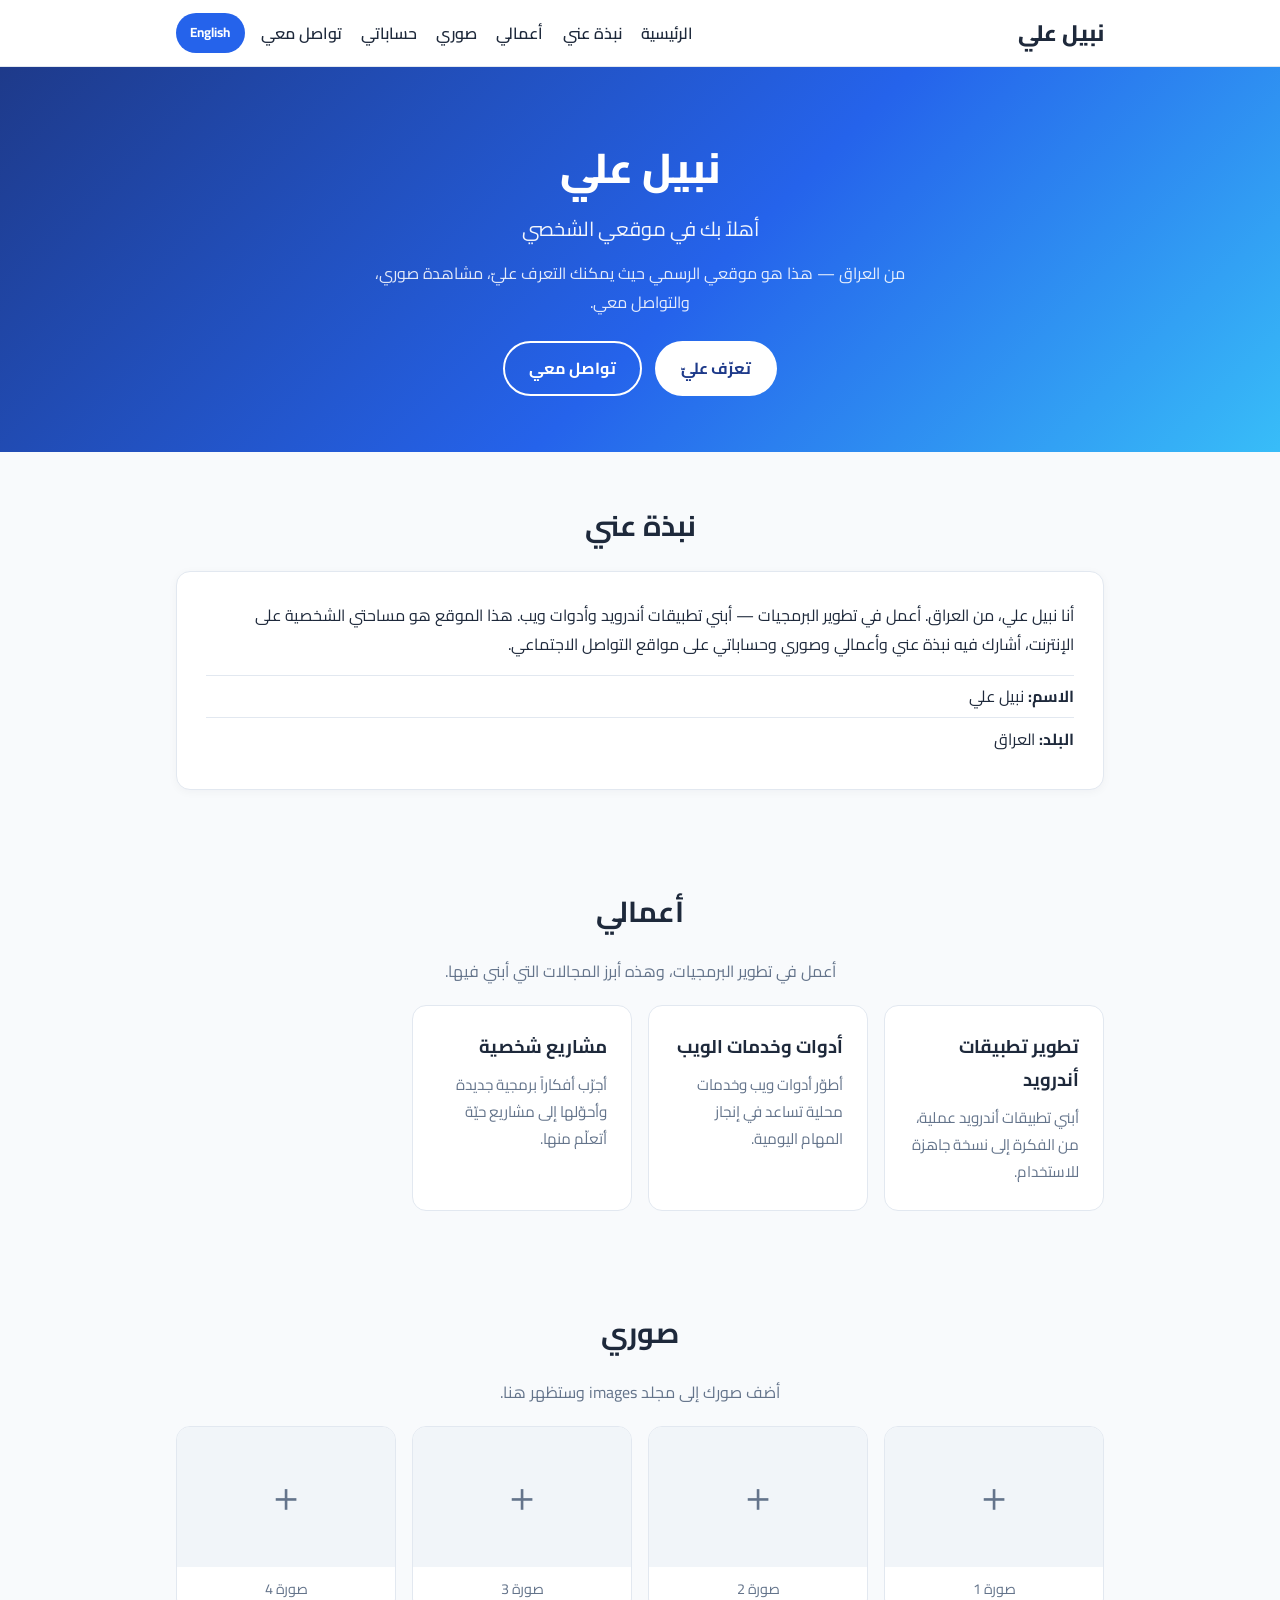
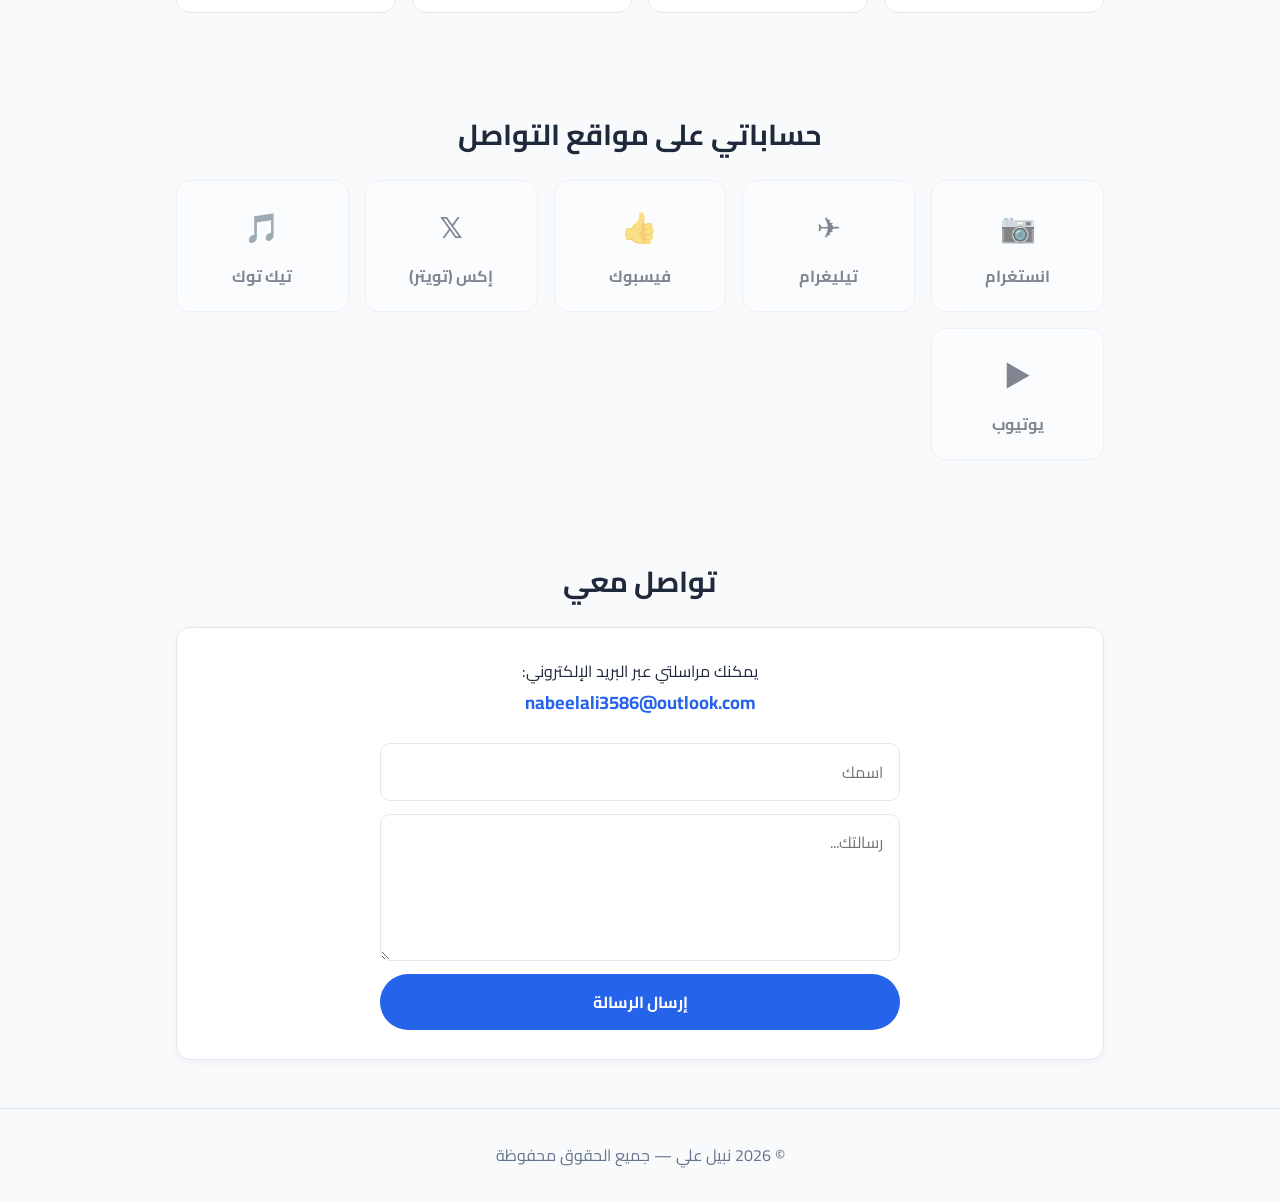
==== index.html @ 351dc457 "Add files via upload" ====
<!DOCTYPE html>
<html lang="ar" dir="rtl">
<head>
<meta charset="UTF-8">
<meta name="viewport" content="width=device-width, initial-scale=1.0">
<title>نبيل علي | Nabeel Ali — الموقع الشخصي</title>
<meta name="description" content="الموقع الشخصي الرسمي لنبيل علي (Nabeel Ali) من العراق. تعرّف على نبيل علي، شاهد صوره، وتواصل معه عبر حساباته على مواقع التواصل الاجتماعي.">
<meta name="keywords" content="نبيل علي, Nabeel Ali, نبيل علي العراق, Nabeel Ali Iraq">
<meta name="author" content="Nabeel Ali">
<meta name="robots" content="index, follow">
<link rel="canonical" href="https://nabeelali.is-a.dev/">
<link rel="alternate" hreflang="ar" href="https://nabeelali.is-a.dev/">
<link rel="alternate" hreflang="en" href="https://nabeelali.is-a.dev/?lang=en">
<link rel="alternate" hreflang="x-default" href="https://nabeelali.is-a.dev/">
<meta property="og:type" content="website">
<meta property="og:title" content="نبيل علي | Nabeel Ali">
<meta property="og:description" content="الموقع الشخصي الرسمي لنبيل علي (Nabeel Ali) من العراق.">
<meta property="og:url" content="https://nabeelali.is-a.dev/">
<meta property="og:image" content="https://nabeelali.is-a.dev/images/profile.jpg">
<meta property="og:locale" content="ar_IQ">
<meta property="og:locale:alternate" content="en_US">
<meta name="twitter:card" content="summary_large_image">
<meta name="twitter:title" content="نبيل علي | Nabeel Ali">
<meta name="twitter:description" content="الموقع الشخصي الرسمي لنبيل علي (Nabeel Ali) من العراق.">
<link rel="icon" href="images/profile.jpg" type="image/jpeg">
<link rel="preconnect" href="https://fonts.googleapis.com">
<link rel="preconnect" href="https://fonts.gstatic.com" crossorigin>
<link href="https://fonts.googleapis.com/css2?family=Cairo:wght@400;600;700;800&family=Inter:wght@400;600;700;800&display=swap" rel="stylesheet">
<link rel="stylesheet" href="styles.css">
<script type="application/ld+json">
{
  "@context": "https://schema.org",
  "@type": "Person",
  "name": "Nabeel Ali",
  "alternateName": "نبيل علي",
  "url": "https://nabeelali.is-a.dev/",
  "image": "https://nabeelali.is-a.dev/images/profile.jpg",
  "nationality": "Iraq",
  "homeLocation": { "@type": "Place", "name": "Iraq", "alternateName": "العراق" },
  "description": "الموقع الشخصي الرسمي لنبيل علي (Nabeel Ali) من العراق.",
  "knowsAbout": ["Android development", "Web development", "Automation"],
  "sameAs": []
}
</script>
<script type="application/ld+json">
{
  "@context": "https://schema.org",
  "@type": "WebSite",
  "name": "Nabeel Ali — نبيل علي",
  "alternateName": "موقع نبيل علي الشخصي",
  "url": "https://nabeelali.is-a.dev/",
  "inLanguage": ["ar", "en"]
}
</script>
</head>
<body>
<header class="site-header">
  <nav class="nav">
    <a href="#home" class="logo" data-ar="نبيل علي" data-en="Nabeel Ali">نبيل علي</a>
    <button class="nav-toggle" aria-label="القائمة" onclick="toggleNav()">☰</button>
    <div class="nav-links" id="navLinks">
      <a href="#home" data-ar="الرئيسية" data-en="Home">الرئيسية</a>
      <a href="#about" data-ar="نبذة عني" data-en="About">نبذة عني</a>
      <a href="#work" data-ar="أعمالي" data-en="My work">أعمالي</a>
      <a href="#photos" data-ar="صوري" data-en="Photos">صوري</a>
      <a href="#social" data-ar="حساباتي" data-en="Social">حساباتي</a>
      <a href="#contact" data-ar="تواصل معي" data-en="Contact">تواصل معي</a>
    </div>
    <button class="lang-btn" onclick="toggleLang()" id="langBtn">English</button>
  </nav>
</header>

<main>
  <section id="home" class="hero">
    <div class="hero-inner">
      <img src="images/profile.jpg" alt="نبيل علي — Nabeel Ali" class="avatar" onerror="this.style.display='none'">
      <h1 data-ar="نبيل علي" data-en="Nabeel Ali">نبيل علي</h1>
      <p class="tagline" data-ar="أهلاً بك في موقعي الشخصي" data-en="Welcome to my personal website">أهلاً بك في موقعي الشخصي</p>
      <p class="intro" data-ar="من العراق — هذا هو موقعي الرسمي حيث يمكنك التعرف عليّ، مشاهدة صوري، والتواصل معي." data-en="From Iraq — this is my official website where you can get to know me, see my photos, and get in touch.">من العراق — هذا هو موقعي الرسمي حيث يمكنك التعرف عليّ، مشاهدة صوري، والتواصل معي.</p>
      <div class="hero-buttons">
        <a href="#about" class="btn btn-primary" data-ar="تعرّف عليّ" data-en="About me">تعرّف عليّ</a>
        <a href="#contact" class="btn btn-outline" data-ar="تواصل معي" data-en="Contact me">تواصل معي</a>
      </div>
    </div>
  </section>

  <section id="about" class="section">
    <h2 data-ar="نبذة عني" data-en="About me">نبذة عني</h2>
    <div class="about-card">
      <p data-ar="أنا نبيل علي، من العراق. أعمل في تطوير البرمجيات — أبني تطبيقات أندرويد وأدوات ويب. هذا الموقع هو مساحتي الشخصية على الإنترنت، أشارك فيه نبذة عني وأعمالي وصوري وحساباتي على مواقع التواصل الاجتماعي." data-en="I'm Nabeel Ali, from Iraq. I work in software development — I build Android apps and web tools. This website is my personal space on the internet, where I share a little about myself, my work, my photos, and my social media accounts.">أنا نبيل علي، من العراق. أعمل في تطوير البرمجيات — أبني تطبيقات أندرويد وأدوات ويب. هذا الموقع هو مساحتي الشخصية على الإنترنت، أشارك فيه نبذة عني وأعمالي وصوري وحساباتي على مواقع التواصل الاجتماعي.</p>
      <!-- عدّل هذا النص لاحقاً من ملف index.html: ابحث عن قسم About وأضف تفاصيلك -->
      <ul class="facts">
        <li><strong data-ar="الاسم:" data-en="Name:">الاسم:</strong> <span data-ar="نبيل علي" data-en="Nabeel Ali">نبيل علي</span></li>
        <li><strong data-ar="البلد:" data-en="Country:">البلد:</strong> <span data-ar="العراق" data-en="Iraq">العراق</span></li>
      </ul>
    </div>
  </section>

  <section id="work" class="section">
    <h2 data-ar="أعمالي" data-en="My work">أعمالي</h2>
    <p class="section-note" data-ar="أعمل في تطوير البرمجيات، وهذه أبرز المجالات التي أبني فيها." data-en="I work in software development — these are the main areas I build in.">أعمل في تطوير البرمجيات، وهذه أبرز المجالات التي أبني فيها.</p>
    <div class="work-grid">
      <div class="work-card">
        <h3 data-ar="تطوير تطبيقات أندرويد" data-en="Android app development">تطوير تطبيقات أندرويد</h3>
        <p data-ar="أبني تطبيقات أندرويد عملية، من الفكرة إلى نسخة جاهزة للاستخدام." data-en="I build practical Android apps, from idea to a working release.">أبني تطبيقات أندرويد عملية، من الفكرة إلى نسخة جاهزة للاستخدام.</p>
      </div>
      <div class="work-card">
        <h3 data-ar="أدوات وخدمات الويب" data-en="Web tools &amp; services">أدوات وخدمات الويب</h3>
        <p data-ar="أطوّر أدوات ويب وخدمات محلية تساعد في إنجاز المهام اليومية." data-en="I develop web tools and local services that help get everyday tasks done.">أطوّر أدوات ويب وخدمات محلية تساعد في إنجاز المهام اليومية.</p>
      </div>
      <div class="work-card">
        <h3 data-ar="مشاريع شخصية" data-en="Personal projects">مشاريع شخصية</h3>
        <p data-ar="أجرّب أفكاراً برمجية جديدة وأحوّلها إلى مشاريع حيّة أتعلّم منها." data-en="I try out new programming ideas and turn them into live projects I learn from.">أجرّب أفكاراً برمجية جديدة وأحوّلها إلى مشاريع حيّة أتعلّم منها.</p>
      </div>
    </div>
  </section>

  <section id="photos" class="section">
    <h2 data-ar="صوري" data-en="My photos">صوري</h2>
    <p class="section-note" data-ar="أضف صورك إلى مجلد images وستظهر هنا." data-en="Add your photos to the images folder and they will appear here.">أضف صورك إلى مجلد images وستظهر هنا.</p>
    <div class="gallery" id="gallery">
      <figure class="photo-slot">
        <img src="images/photo1.jpg" alt="نبيل علي — صورة 1" onerror="this.parentElement.classList.add('empty')">
        <figcaption data-ar="صورة 1" data-en="Photo 1">صورة 1</figcaption>
      </figure>
      <figure class="photo-slot">
        <img src="images/photo2.jpg" alt="نبيل علي — صورة 2" onerror="this.parentElement.classList.add('empty')">
        <figcaption data-ar="صورة 2" data-en="Photo 2">صورة 2</figcaption>
      </figure>
      <figure class="photo-slot">
        <img src="images/photo3.jpg" alt="نبيل علي — صورة 3" onerror="this.parentElement.classList.add('empty')">
        <figcaption data-ar="صورة 3" data-en="Photo 3">صورة 3</figcaption>
      </figure>
      <figure class="photo-slot">
        <img src="images/photo4.jpg" alt="نبيل علي — صورة 4" onerror="this.parentElement.classList.add('empty')">
        <figcaption data-ar="صورة 4" data-en="Photo 4">صورة 4</figcaption>
      </figure>
    </div>
  </section>

  <section id="social" class="section">
    <h2 data-ar="حساباتي على مواقع التواصل" data-en="My social accounts">حساباتي على مواقع التواصل</h2>
    <div class="social-grid" id="socialGrid">
      <!-- أضف روابط حساباتك هنا: غيّر href="#" إلى رابط حسابك، واحذف أي بطاقة لا تحتاجها -->
      <a class="social-card" href="#" data-social="instagram"><span class="social-icon">📷</span><span data-ar="انستغرام" data-en="Instagram">انستغرام</span></a>
      <a class="social-card" href="#" data-social="telegram"><span class="social-icon">✈️</span><span data-ar="تيليغرام" data-en="Telegram">تيليغرام</span></a>
      <a class="social-card" href="#" data-social="facebook"><span class="social-icon">👍</span><span data-ar="فيسبوك" data-en="Facebook">فيسبوك</span></a>
      <a class="social-card" href="#" data-social="x"><span class="social-icon">𝕏</span><span data-ar="إكس (تويتر)" data-en="X (Twitter)">إكس (تويتر)</span></a>
      <a class="social-card" href="#" data-social="tiktok"><span class="social-icon">🎵</span><span data-ar="تيك توك" data-en="TikTok">تيك توك</span></a>
      <a class="social-card" href="#" data-social="youtube"><span class="social-icon">▶️</span><span data-ar="يوتيوب" data-en="YouTube">يوتيوب</span></a>
    </div>
  </section>

  <section id="contact" class="section">
    <h2 data-ar="تواصل معي" data-en="Contact me">تواصل معي</h2>
    <div class="contact-card">
      <p data-ar="يمكنك مراسلتي عبر البريد الإلكتروني:" data-en="You can reach me by email:">يمكنك مراسلتي عبر البريد الإلكتروني:</p>
      <a class="email-link" href="mailto:nabeelali3586@outlook.com">nabeelali3586@outlook.com</a>
      <form class="contact-form" onsubmit="sendMail(event)">
        <input type="text" id="senderName" data-ph-ar="اسمك" data-ph-en="Your name" placeholder="اسمك" required>
        <textarea id="senderMsg" rows="4" data-ph-ar="رسالتك..." data-ph-en="Your message..." placeholder="رسالتك..." required></textarea>
        <button type="submit" class="btn btn-primary" data-ar="إرسال الرسالة" data-en="Send message">إرسال الرسالة</button>
      </form>
    </div>
  </section>
</main>

<footer>
  <p>© <span id="year"></span> <span data-ar="نبيل علي" data-en="Nabeel Ali">نبيل علي</span> — <span data-ar="جميع الحقوق محفوظة" data-en="All rights reserved">جميع الحقوق محفوظة</span></p>
</footer>

<script src="script.js"></script>
</body>
</html>
---- styles.css ----
:root {
  --bg: #f8fafc;
  --card: #ffffff;
  --text: #1e293b;
  --muted: #64748b;
  --accent: #2563eb;
  --accent-dark: #1d4ed8;
  --border: #e2e8f0;
  --radius: 14px;
}
* { box-sizing: border-box; margin: 0; padding: 0; }
html { scroll-behavior: smooth; }
body {
  font-family: 'Cairo', 'Inter', system-ui, -apple-system, 'Segoe UI', sans-serif;
  background: var(--bg);
  color: var(--text);
  line-height: 1.8;
}
[dir="ltr"] body, body.ltr { font-family: 'Inter', 'Cairo', system-ui, sans-serif; }
a { color: var(--accent); text-decoration: none; }
a:hover { text-decoration: underline; }

/* Header */
.site-header {
  position: sticky; top: 0; z-index: 100;
  background: rgba(255,255,255,.92);
  backdrop-filter: blur(8px);
  border-bottom: 1px solid var(--border);
}
.nav {
  max-width: 960px; margin: 0 auto;
  display: flex; align-items: center; gap: 1rem;
  padding: .8rem 1rem;
}
.logo { font-size: 1.4rem; font-weight: 800; color: var(--text); }
.logo:hover { text-decoration: none; }
.nav-links { display: flex; gap: 1.2rem; margin-inline-start: auto; }
.nav-links a { color: var(--text); font-weight: 600; }
.nav-links a:hover { color: var(--accent); text-decoration: none; }
.nav-toggle { display: none; background: none; border: none; font-size: 1.5rem; cursor: pointer; margin-inline-start: auto; }
.lang-btn {
  background: var(--accent); color: #fff; border: none;
  padding: .45rem .9rem; border-radius: 999px;
  font-weight: 700; cursor: pointer; font-family: inherit;
}
.lang-btn:hover { background: var(--accent-dark); }

/* Hero */
.hero {
  background: linear-gradient(135deg, #1e3a8a, #2563eb 55%, #38bdf8);
  color: #fff; text-align: center;
  padding: 4rem 1rem 3.5rem;
}
.hero-inner { max-width: 700px; margin: 0 auto; }
.avatar {
  width: 150px; height: 150px; object-fit: cover;
  border-radius: 50%; border: 4px solid rgba(255,255,255,.85);
  margin-bottom: 1rem;
}
.hero h1 { font-size: 2.6rem; font-weight: 800; }
.tagline { font-size: 1.25rem; opacity: .95; margin: .3rem 0 .8rem; }
.intro { opacity: .88; max-width: 560px; margin: 0 auto 1.5rem; }
.hero-buttons { display: flex; gap: .8rem; justify-content: center; flex-wrap: wrap; }
.btn {
  display: inline-block; padding: .7rem 1.5rem;
  border-radius: 999px; font-weight: 700; font-family: inherit;
  cursor: pointer; border: 2px solid transparent; font-size: 1rem;
}
.btn:hover { text-decoration: none; }
.btn-primary { background: #fff; color: #1e3a8a; }
.btn-primary:hover { background: #e0e7ff; }
.btn-outline { border-color: #fff; color: #fff; background: transparent; }
.btn-outline:hover { background: rgba(255,255,255,.15); }
.contact-form .btn-primary { background: var(--accent); color: #fff; }
.contact-form .btn-primary:hover { background: var(--accent-dark); }

/* Sections */
.section { max-width: 960px; margin: 0 auto; padding: 3rem 1rem; }
.section h2 { font-size: 1.8rem; margin-bottom: 1.2rem; text-align: center; }
.section-note { text-align: center; color: var(--muted); margin-bottom: 1.2rem; }
.about-card, .contact-card {
  background: var(--card); border: 1px solid var(--border);
  border-radius: var(--radius); padding: 1.8rem;
  box-shadow: 0 2px 10px rgba(15,23,42,.04);
}
.facts { list-style: none; margin-top: 1rem; }
.facts li { padding: .4rem 0; border-top: 1px solid var(--border); }

/* Work */
.work-grid {
  display: grid; grid-template-columns: repeat(auto-fill, minmax(220px, 1fr));
  gap: 1rem;
}
.work-card {
  background: var(--card); border: 1px solid var(--border);
  border-radius: var(--radius); padding: 1.5rem;
}
.work-card h3 { margin-bottom: .5rem; font-size: 1.15rem; }
.work-card p { color: var(--muted); font-size: .95rem; }

/* Gallery */
.gallery {
  display: grid; grid-template-columns: repeat(auto-fill, minmax(200px, 1fr));
  gap: 1rem;
}
.photo-slot {
  background: var(--card); border: 1px solid var(--border);
  border-radius: var(--radius); overflow: hidden; text-align: center;
}
.photo-slot img { width: 100%; height: 200px; object-fit: cover; display: block; }
.photo-slot.empty img { display: none; }
.photo-slot.empty::before {
  content: "＋";
  display: flex; align-items: center; justify-content: center;
  height: 140px; font-size: 2.5rem; color: var(--muted);
  background: #f1f5f9;
}
.photo-slot figcaption { padding: .6rem; color: var(--muted); font-size: .9rem; }

/* Social */
.social-grid {
  display: grid; grid-template-columns: repeat(auto-fill, minmax(160px, 1fr));
  gap: 1rem;
}
.social-card {
  background: var(--card); border: 1px solid var(--border);
  border-radius: var(--radius); padding: 1.3rem 1rem;
  display: flex; flex-direction: column; align-items: center; gap: .5rem;
  color: var(--text); font-weight: 700;
  transition: transform .15s, box-shadow .15s;
}
.social-card:hover { text-decoration: none; transform: translateY(-3px); box-shadow: 0 6px 18px rgba(15,23,42,.08); }
.social-icon { font-size: 1.8rem; }
.social-card[href="#"] { opacity: .55; }

/* Contact */
.contact-card { text-align: center; }
.email-link { font-size: 1.15rem; font-weight: 700; word-break: break-all; }
.contact-form { max-width: 520px; margin: 1.5rem auto 0; display: flex; flex-direction: column; gap: .8rem; }
.contact-form input, .contact-form textarea {
  padding: .8rem 1rem; border: 1px solid var(--border); border-radius: 10px;
  font-family: inherit; font-size: 1rem; width: 100%;
}
.contact-form input:focus, .contact-form textarea:focus { outline: 2px solid var(--accent); border-color: transparent; }

footer { text-align: center; padding: 2rem 1rem; color: var(--muted); border-top: 1px solid var(--border); }

/* Mobile */
@media (max-width: 640px) {
  .nav-toggle { display: block; }
  .nav-links {
    display: none; position: absolute; top: 100%; inset-inline: 0;
    background: #fff; flex-direction: column; padding: 1rem;
    border-bottom: 1px solid var(--border); gap: .8rem;
  }
  .nav-links.open { display: flex; }
  .hero h1 { font-size: 2rem; }
  .hero { padding: 3rem 1rem 2.5rem; }
}
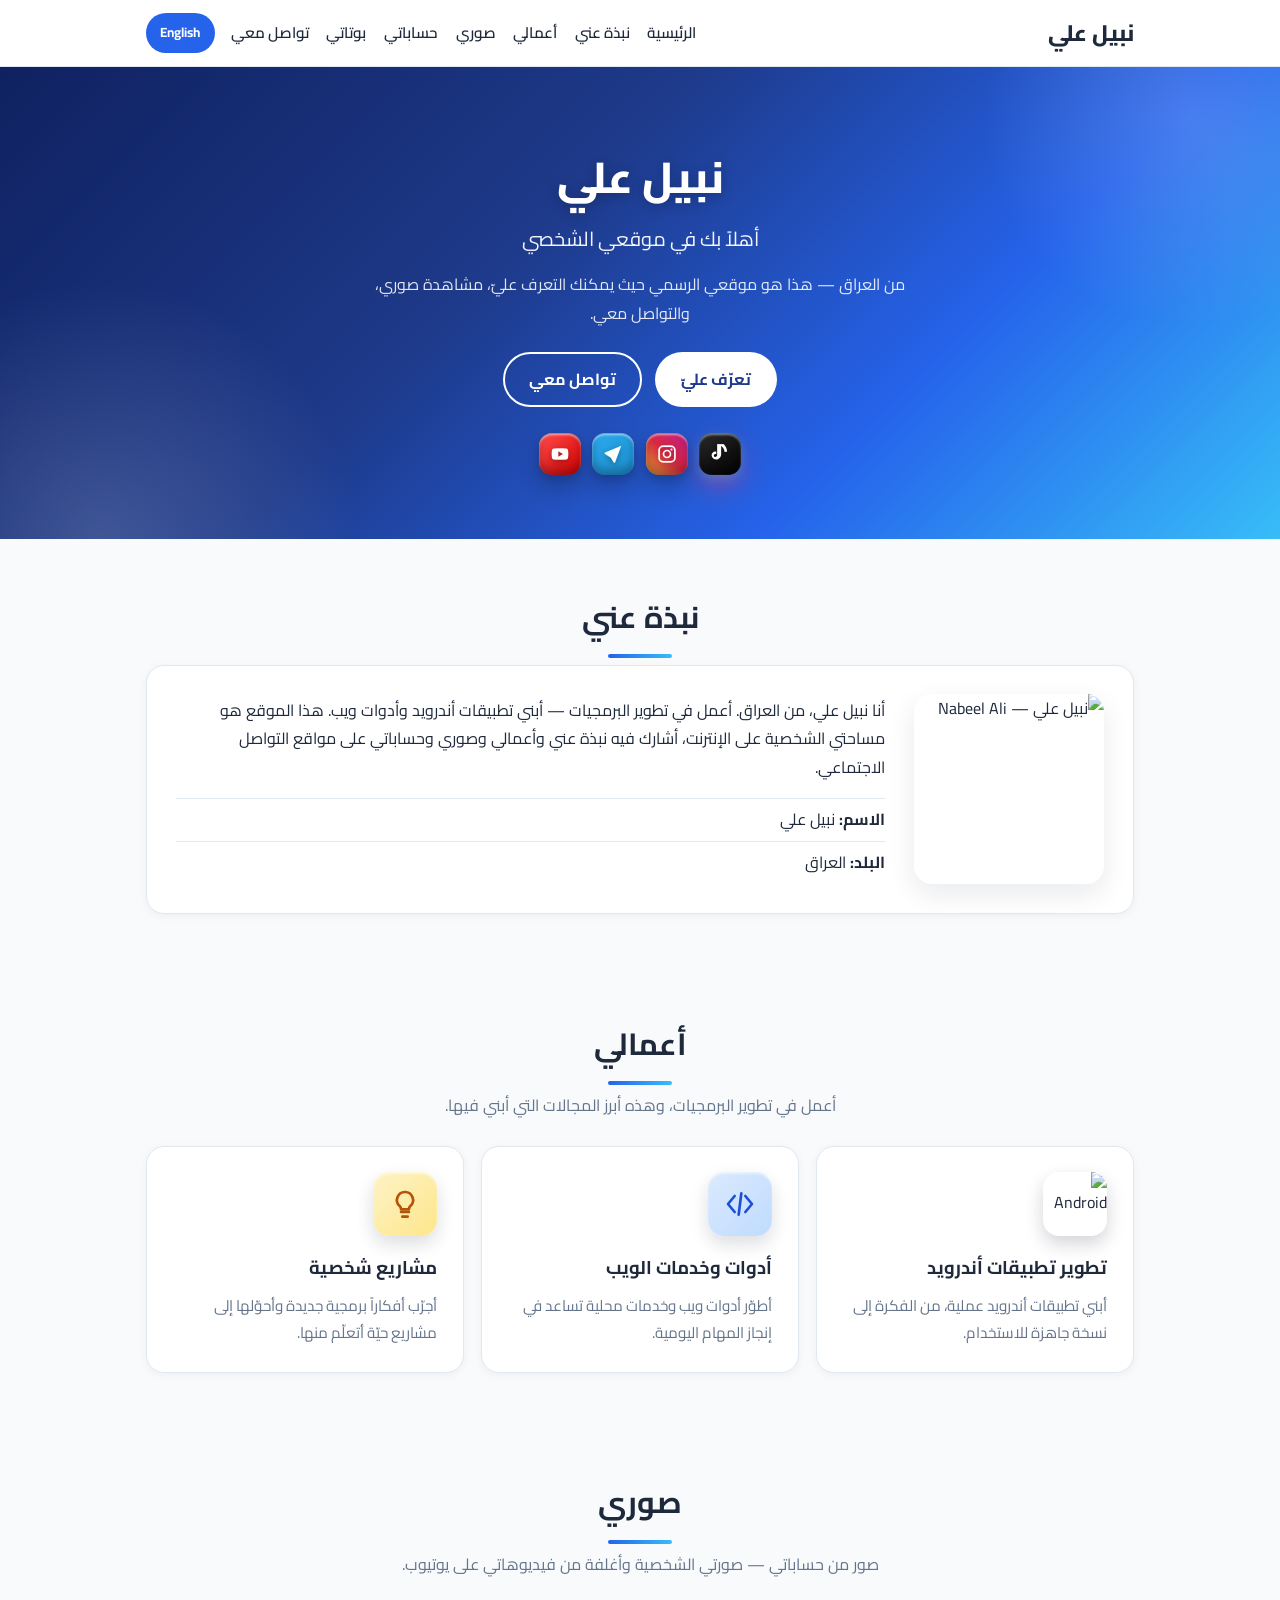
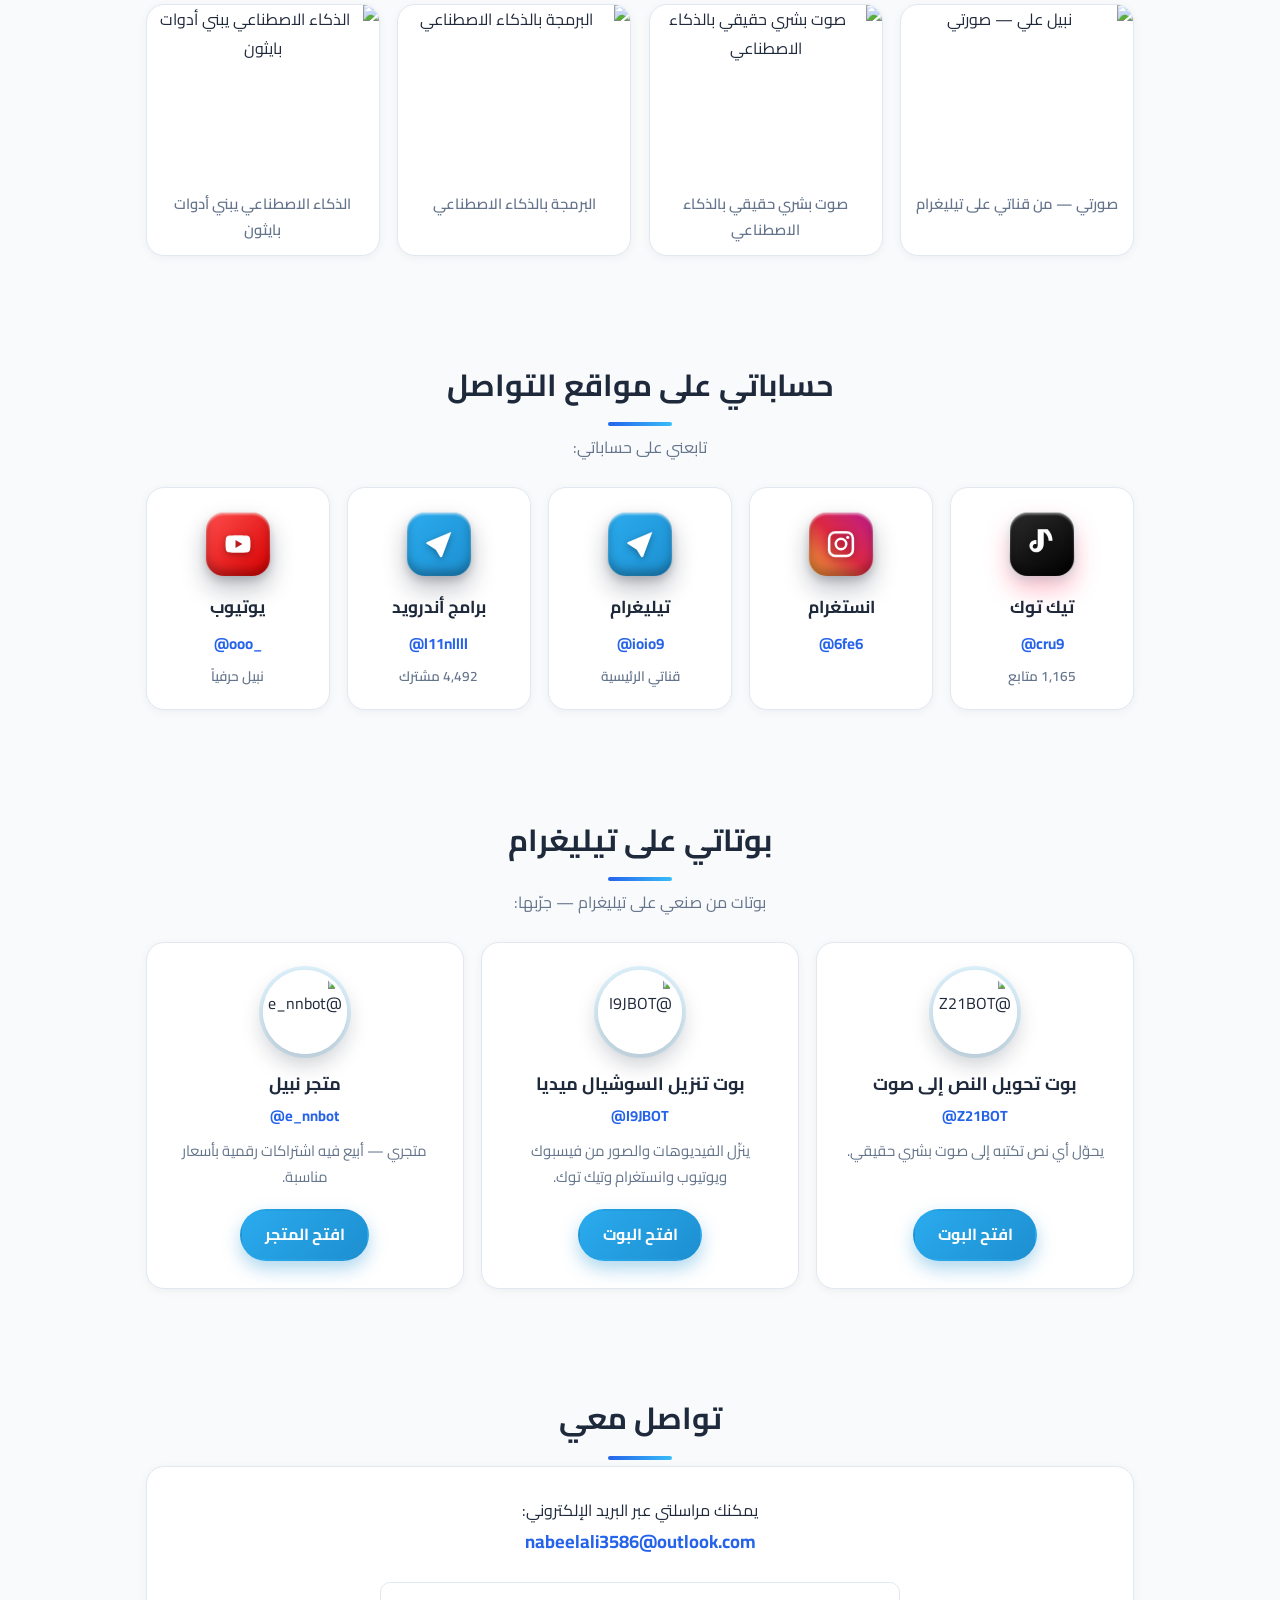
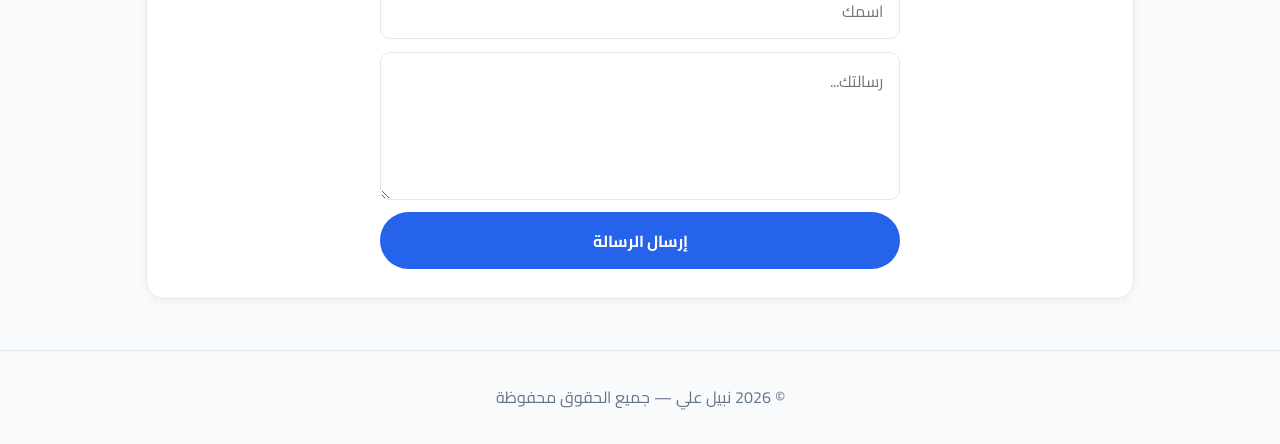
==== commit 97e8136a: "Redesign: social profiles, bots, photos" ====
--- a/index.html
+++ b/index.html
@@ -39,7 +39,16 @@
   "homeLocation": { "@type": "Place", "name": "Iraq", "alternateName": "العراق" },
   "description": "الموقع الشخصي الرسمي لنبيل علي (Nabeel Ali) من العراق.",
   "knowsAbout": ["Android development", "Web development", "Automation"],
-  "sameAs": []
+  "sameAs": [
+    "https://www.tiktok.com/@cru9",
+    "https://www.instagram.com/6fe6",
+    "https://t.me/ioio9",
+    "https://t.me/l11nllll",
+    "https://youtube.com/@ooo_",
+    "https://t.me/Z21BOT",
+    "https://t.me/I9JBOT",
+    "https://t.me/e_nnbot"
+  ]
 }
 </script>
 <script type="application/ld+json">
@@ -54,6 +63,38 @@
 </script>
 </head>
 <body>
+<!-- Brand icon symbols (reused by the 3D tiles) -->
+<svg width="0" height="0" style="position:absolute" aria-hidden="true">
+  <defs>
+    <symbol id="icon-tiktok" viewBox="0 0 24 24">
+      <path fill="currentColor" d="M12.525.02c1.31-.02 2.61-.01 3.91-.02 2.5 2.5 4.04 5.78 4.02 9.32h-3.11c-.07-2.3-1.04-4.45-2.77-6.02-.42-.39-.8-.77-1.19-1.18v10.05c0 2.55-1.5 4.85-3.71 5.98-.65.33-1.35.5-2.06.5-2.75 0-5.18-2.01-5.6-4.7-.1-.62-.05-1.26.14-1.86.5-1.6 1.9-2.85 3.56-3.15.6-.11 1.21-.09 1.8.05v3.2c-.4-.15-.82-.2-1.24-.12-.7.13-1.28.6-1.54 1.26-.13.33-.17.7-.1 1.05.13.66.68 1.18 1.35 1.28.63.1 1.28-.1 1.77-.52.5-.42.8-1.03.8-1.67V.02h3.1z"/>
+    </symbol>
+    <symbol id="icon-instagram" viewBox="0 0 24 24">
+      <g fill="none" stroke="currentColor" stroke-width="2">
+        <rect x="2.5" y="2.5" width="19" height="19" rx="5"/>
+        <circle cx="12" cy="12" r="4.2"/>
+      </g>
+      <circle cx="17.4" cy="6.6" r="1.3" fill="currentColor"/>
+    </symbol>
+    <symbol id="icon-telegram" viewBox="0 0 24 24">
+      <path fill="currentColor" d="M21.9 2.1 14.6 21.9c-.3.8-1.4.9-1.8.2l-3.4-5.5L2.4 12c-.8-.3-.8-1.5.1-1.7l19.4-8.2z"/>
+    </symbol>
+    <symbol id="icon-youtube" viewBox="0 0 24 24">
+      <path fill="currentColor" fill-rule="evenodd" d="M21.6 7.2a2.5 2.5 0 0 0-1.76-1.77C18.28 5 12 5 12 5s-6.28 0-7.84.43A2.5 2.5 0 0 0 2.4 7.2 26 26 0 0 0 2 12a26 26 0 0 0 .4 4.8 2.5 2.5 0 0 0 1.76 1.77C5.72 19 12 19 12 19s6.28 0 7.84-.43a2.5 2.5 0 0 0 1.76-1.77A26 26 0 0 0 22 12a26 26 0 0 0-.4-4.8zM10 15.2V8.8L15.5 12 10 15.2z"/>
+    </symbol>
+    <symbol id="icon-code" viewBox="0 0 24 24">
+      <g fill="none" stroke="currentColor" stroke-width="2" stroke-linecap="round" stroke-linejoin="round">
+        <path d="M8 6 3 12l5 6"/><path d="M16 6l5 6-5 6"/><path d="M13 4l-2 16"/>
+      </g>
+    </symbol>
+    <symbol id="icon-bulb" viewBox="0 0 24 24">
+      <g fill="none" stroke="currentColor" stroke-width="2" stroke-linecap="round" stroke-linejoin="round">
+        <path d="M9 18h6"/><path d="M10 21.5h4"/><path d="M12 3a6 6 0 0 0-4 10.5c.8.7 1 1.5 1 2.5h6c0-1 .2-1.8 1-2.5A6 6 0 0 0 12 3z"/>
+      </g>
+    </symbol>
+  </defs>
+</svg>
+
 <header class="site-header">
   <nav class="nav">
     <a href="#home" class="logo" data-ar="نبيل علي" data-en="Nabeel Ali">نبيل علي</a>
@@ -64,6 +105,7 @@
       <a href="#work" data-ar="أعمالي" data-en="My work">أعمالي</a>
       <a href="#photos" data-ar="صوري" data-en="Photos">صوري</a>
       <a href="#social" data-ar="حساباتي" data-en="Social">حساباتي</a>
+      <a href="#bots" data-ar="بوتاتي" data-en="My bots">بوتاتي</a>
       <a href="#contact" data-ar="تواصل معي" data-en="Contact">تواصل معي</a>
     </div>
     <button class="lang-btn" onclick="toggleLang()" id="langBtn">English</button>
@@ -81,18 +123,26 @@
         <a href="#about" class="btn btn-primary" data-ar="تعرّف عليّ" data-en="About me">تعرّف عليّ</a>
         <a href="#contact" class="btn btn-outline" data-ar="تواصل معي" data-en="Contact me">تواصل معي</a>
       </div>
+      <div class="hero-social">
+        <a href="https://www.tiktok.com/@cru9" target="_blank" rel="noopener" class="tile-3d tile-tiktok mini" aria-label="TikTok"><svg><use href="#icon-tiktok"/></svg></a>
+        <a href="https://www.instagram.com/6fe6" target="_blank" rel="noopener" class="tile-3d tile-instagram mini" aria-label="Instagram"><svg><use href="#icon-instagram"/></svg></a>
+        <a href="https://t.me/ioio9" target="_blank" rel="noopener" class="tile-3d tile-telegram mini" aria-label="Telegram"><svg><use href="#icon-telegram"/></svg></a>
+        <a href="https://youtube.com/@ooo_" target="_blank" rel="noopener" class="tile-3d tile-youtube mini" aria-label="YouTube"><svg><use href="#icon-youtube"/></svg></a>
+      </div>
     </div>
   </section>
 
   <section id="about" class="section">
     <h2 data-ar="نبذة عني" data-en="About me">نبذة عني</h2>
     <div class="about-card">
-      <p data-ar="أنا نبيل علي، من العراق. أعمل في تطوير البرمجيات — أبني تطبيقات أندرويد وأدوات ويب. هذا الموقع هو مساحتي الشخصية على الإنترنت، أشارك فيه نبذة عني وأعمالي وصوري وحساباتي على مواقع التواصل الاجتماعي." data-en="I'm Nabeel Ali, from Iraq. I work in software development — I build Android apps and web tools. This website is my personal space on the internet, where I share a little about myself, my work, my photos, and my social media accounts.">أنا نبيل علي، من العراق. أعمل في تطوير البرمجيات — أبني تطبيقات أندرويد وأدوات ويب. هذا الموقع هو مساحتي الشخصية على الإنترنت، أشارك فيه نبذة عني وأعمالي وصوري وحساباتي على مواقع التواصل الاجتماعي.</p>
-      <!-- عدّل هذا النص لاحقاً من ملف index.html: ابحث عن قسم About وأضف تفاصيلك -->
-      <ul class="facts">
-        <li><strong data-ar="الاسم:" data-en="Name:">الاسم:</strong> <span data-ar="نبيل علي" data-en="Nabeel Ali">نبيل علي</span></li>
-        <li><strong data-ar="البلد:" data-en="Country:">البلد:</strong> <span data-ar="العراق" data-en="Iraq">العراق</span></li>
-      </ul>
+      <img src="images/about.jpg" alt="نبيل علي — Nabeel Ali" class="about-photo" loading="lazy">
+      <div class="about-text">
+        <p data-ar="أنا نبيل علي، من العراق. أعمل في تطوير البرمجيات — أبني تطبيقات أندرويد وأدوات ويب. هذا الموقع هو مساحتي الشخصية على الإنترنت، أشارك فيه نبذة عني وأعمالي وصوري وحساباتي على مواقع التواصل الاجتماعي." data-en="I'm Nabeel Ali, from Iraq. I work in software development — I build Android apps and web tools. This website is my personal space on the internet, where I share a little about myself, my work, my photos, and my social media accounts.">أنا نبيل علي، من العراق. أعمل في تطوير البرمجيات — أبني تطبيقات أندرويد وأدوات ويب. هذا الموقع هو مساحتي الشخصية على الإنترنت، أشارك فيه نبذة عني وأعمالي وصوري وحساباتي على مواقع التواصل الاجتماعي.</p>
+        <ul class="facts">
+          <li><strong data-ar="الاسم:" data-en="Name:">الاسم:</strong> <span data-ar="نبيل علي" data-en="Nabeel Ali">نبيل علي</span></li>
+          <li><strong data-ar="البلد:" data-en="Country:">البلد:</strong> <span data-ar="العراق" data-en="Iraq">العراق</span></li>
+        </ul>
+      </div>
     </div>
   </section>
 
@@ -101,14 +151,17 @@
     <p class="section-note" data-ar="أعمل في تطوير البرمجيات، وهذه أبرز المجالات التي أبني فيها." data-en="I work in software development — these are the main areas I build in.">أعمل في تطوير البرمجيات، وهذه أبرز المجالات التي أبني فيها.</p>
     <div class="work-grid">
       <div class="work-card">
+        <img src="images/android-logo.jpg" alt="Android" class="work-icon-img" loading="lazy">
         <h3 data-ar="تطوير تطبيقات أندرويد" data-en="Android app development">تطوير تطبيقات أندرويد</h3>
         <p data-ar="أبني تطبيقات أندرويد عملية، من الفكرة إلى نسخة جاهزة للاستخدام." data-en="I build practical Android apps, from idea to a working release.">أبني تطبيقات أندرويد عملية، من الفكرة إلى نسخة جاهزة للاستخدام.</p>
       </div>
       <div class="work-card">
+        <span class="work-icon work-icon-blue"><svg><use href="#icon-code"/></svg></span>
         <h3 data-ar="أدوات وخدمات الويب" data-en="Web tools &amp; services">أدوات وخدمات الويب</h3>
         <p data-ar="أطوّر أدوات ويب وخدمات محلية تساعد في إنجاز المهام اليومية." data-en="I develop web tools and local services that help get everyday tasks done.">أطوّر أدوات ويب وخدمات محلية تساعد في إنجاز المهام اليومية.</p>
       </div>
       <div class="work-card">
+        <span class="work-icon work-icon-amber"><svg><use href="#icon-bulb"/></svg></span>
         <h3 data-ar="مشاريع شخصية" data-en="Personal projects">مشاريع شخصية</h3>
         <p data-ar="أجرّب أفكاراً برمجية جديدة وأحوّلها إلى مشاريع حيّة أتعلّم منها." data-en="I try out new programming ideas and turn them into live projects I learn from.">أجرّب أفكاراً برمجية جديدة وأحوّلها إلى مشاريع حيّة أتعلّم منها.</p>
       </div>
@@ -117,37 +170,88 @@
 
   <section id="photos" class="section">
     <h2 data-ar="صوري" data-en="My photos">صوري</h2>
-    <p class="section-note" data-ar="أضف صورك إلى مجلد images وستظهر هنا." data-en="Add your photos to the images folder and they will appear here.">أضف صورك إلى مجلد images وستظهر هنا.</p>
+    <p class="section-note" data-ar="صور من حساباتي — صورتي الشخصية وأغلفة من فيديوهاتي على يوتيوب." data-en="Photos from my profiles — my portrait and covers from my YouTube videos.">صور من حساباتي — صورتي الشخصية وأغلفة من فيديوهاتي على يوتيوب.</p>
     <div class="gallery" id="gallery">
       <figure class="photo-slot">
-        <img src="images/photo1.jpg" alt="نبيل علي — صورة 1" onerror="this.parentElement.classList.add('empty')">
-        <figcaption data-ar="صورة 1" data-en="Photo 1">صورة 1</figcaption>
-      </figure>
-      <figure class="photo-slot">
-        <img src="images/photo2.jpg" alt="نبيل علي — صورة 2" onerror="this.parentElement.classList.add('empty')">
-        <figcaption data-ar="صورة 2" data-en="Photo 2">صورة 2</figcaption>
-      </figure>
-      <figure class="photo-slot">
-        <img src="images/photo3.jpg" alt="نبيل علي — صورة 3" onerror="this.parentElement.classList.add('empty')">
-        <figcaption data-ar="صورة 3" data-en="Photo 3">صورة 3</figcaption>
-      </figure>
-      <figure class="photo-slot">
-        <img src="images/photo4.jpg" alt="نبيل علي — صورة 4" onerror="this.parentElement.classList.add('empty')">
-        <figcaption data-ar="صورة 4" data-en="Photo 4">صورة 4</figcaption>
+        <img src="images/photo1.jpg" alt="نبيل علي — صورتي" loading="lazy">
+        <figcaption data-ar="صورتي — من قناتي على تيليغرام" data-en="My portrait — from my Telegram channel">صورتي — من قناتي على تيليغرام</figcaption>
+      </figure>
+      <figure class="photo-slot">
+        <img src="images/photo2.jpg" alt="صوت بشري حقيقي بالذكاء الاصطناعي" loading="lazy">
+        <figcaption data-ar="صوت بشري حقيقي بالذكاء الاصطناعي" data-en="Real Human Voice with AI">صوت بشري حقيقي بالذكاء الاصطناعي</figcaption>
+      </figure>
+      <figure class="photo-slot">
+        <img src="images/photo3.jpg" alt="البرمجة بالذكاء الاصطناعي" loading="lazy">
+        <figcaption data-ar="البرمجة بالذكاء الاصطناعي" data-en="AI Programming">البرمجة بالذكاء الاصطناعي</figcaption>
+      </figure>
+      <figure class="photo-slot">
+        <img src="images/photo4.jpg" alt="الذكاء الاصطناعي يبني أدوات بايثون" loading="lazy">
+        <figcaption data-ar="الذكاء الاصطناعي يبني أدوات بايثون" data-en="AI Building Python Tools">الذكاء الاصطناعي يبني أدوات بايثون</figcaption>
       </figure>
     </div>
   </section>
 
   <section id="social" class="section">
     <h2 data-ar="حساباتي على مواقع التواصل" data-en="My social accounts">حساباتي على مواقع التواصل</h2>
+    <p class="section-note" data-ar="تابعني على حساباتي:" data-en="Follow me on my accounts:">تابعني على حساباتي:</p>
     <div class="social-grid" id="socialGrid">
-      <!-- أضف روابط حساباتك هنا: غيّر href="#" إلى رابط حسابك، واحذف أي بطاقة لا تحتاجها -->
-      <a class="social-card" href="#" data-social="instagram"><span class="social-icon">📷</span><span data-ar="انستغرام" data-en="Instagram">انستغرام</span></a>
-      <a class="social-card" href="#" data-social="telegram"><span class="social-icon">✈️</span><span data-ar="تيليغرام" data-en="Telegram">تيليغرام</span></a>
-      <a class="social-card" href="#" data-social="facebook"><span class="social-icon">👍</span><span data-ar="فيسبوك" data-en="Facebook">فيسبوك</span></a>
-      <a class="social-card" href="#" data-social="x"><span class="social-icon">𝕏</span><span data-ar="إكس (تويتر)" data-en="X (Twitter)">إكس (تويتر)</span></a>
-      <a class="social-card" href="#" data-social="tiktok"><span class="social-icon">🎵</span><span data-ar="تيك توك" data-en="TikTok">تيك توك</span></a>
-      <a class="social-card" href="#" data-social="youtube"><span class="social-icon">▶️</span><span data-ar="يوتيوب" data-en="YouTube">يوتيوب</span></a>
+      <a class="social-card" href="https://www.tiktok.com/@cru9" target="_blank" rel="noopener" data-social="tiktok">
+        <span class="tile-3d tile-tiktok"><svg><use href="#icon-tiktok"/></svg></span>
+        <span class="social-name" data-ar="تيك توك" data-en="TikTok">تيك توك</span>
+        <span class="social-handle" dir="ltr">@cru9</span>
+        <span class="social-sub" data-ar="1,165 متابع" data-en="1,165 followers">1,165 متابع</span>
+      </a>
+      <a class="social-card" href="https://www.instagram.com/6fe6" target="_blank" rel="noopener" data-social="instagram">
+        <span class="tile-3d tile-instagram"><svg><use href="#icon-instagram"/></svg></span>
+        <span class="social-name" data-ar="انستغرام" data-en="Instagram">انستغرام</span>
+        <span class="social-handle" dir="ltr">@6fe6</span>
+      </a>
+      <a class="social-card" href="https://t.me/ioio9" target="_blank" rel="noopener" data-social="telegram">
+        <span class="tile-3d tile-telegram"><svg><use href="#icon-telegram"/></svg></span>
+        <span class="social-name" data-ar="تيليغرام" data-en="Telegram">تيليغرام</span>
+        <span class="social-handle" dir="ltr">@ioio9</span>
+        <span class="social-sub" data-ar="قناتي الرئيسية" data-en="My main channel">قناتي الرئيسية</span>
+      </a>
+      <a class="social-card" href="https://t.me/l11nllll" target="_blank" rel="noopener" data-social="telegram">
+        <span class="tile-3d tile-telegram"><svg><use href="#icon-telegram"/></svg></span>
+        <span class="social-name" data-ar="برامج أندرويد" data-en="Android Apps">برامج أندرويد</span>
+        <span class="social-handle" dir="ltr">@l11nllll</span>
+        <span class="social-sub" data-ar="4,492 مشترك" data-en="4,492 subscribers">4,492 مشترك</span>
+      </a>
+      <a class="social-card" href="https://youtube.com/@ooo_" target="_blank" rel="noopener" data-social="youtube">
+        <span class="tile-3d tile-youtube"><svg><use href="#icon-youtube"/></svg></span>
+        <span class="social-name" data-ar="يوتيوب" data-en="YouTube">يوتيوب</span>
+        <span class="social-handle" dir="ltr">@ooo_</span>
+        <span class="social-sub" data-ar="نبيل حرفياً" data-en="نبيل حرفياً">نبيل حرفياً</span>
+      </a>
+    </div>
+  </section>
+
+  <section id="bots" class="section">
+    <h2 data-ar="بوتاتي على تيليغرام" data-en="My Telegram bots">بوتاتي على تيليغرام</h2>
+    <p class="section-note" data-ar="بوتات من صنعي على تيليغرام — جرّبها:" data-en="Bots I built on Telegram — try them:">بوتات من صنعي على تيليغرام — جرّبها:</p>
+    <div class="bot-grid">
+      <div class="bot-card">
+        <img src="images/bot-z21.jpg" alt="@Z21BOT" class="bot-avatar" loading="lazy">
+        <h3 data-ar="بوت تحويل النص إلى صوت" data-en="Text-to-Speech Bot">بوت تحويل النص إلى صوت</h3>
+        <p class="bot-handle" dir="ltr">@Z21BOT</p>
+        <p class="bot-desc" data-ar="يحوّل أي نص تكتبه إلى صوت بشري حقيقي." data-en="Turns any text you write into a real human voice.">يحوّل أي نص تكتبه إلى صوت بشري حقيقي.</p>
+        <a href="https://t.me/Z21BOT" target="_blank" rel="noopener" class="btn btn-bot" data-ar="افتح البوت" data-en="Open bot">افتح البوت</a>
+      </div>
+      <div class="bot-card">
+        <img src="images/bot-i9j.jpg" alt="@I9JBOT" class="bot-avatar" loading="lazy">
+        <h3 data-ar="بوت تنزيل السوشيال ميديا" data-en="Social Media Downloader">بوت تنزيل السوشيال ميديا</h3>
+        <p class="bot-handle" dir="ltr">@I9JBOT</p>
+        <p class="bot-desc" data-ar="ينزّل الفيديوهات والصور من فيسبوك ويوتيوب وانستغرام وتيك توك." data-en="Downloads videos and photos from Facebook, YouTube, Instagram and TikTok.">ينزّل الفيديوهات والصور من فيسبوك ويوتيوب وانستغرام وتيك توك.</p>
+        <a href="https://t.me/I9JBOT" target="_blank" rel="noopener" class="btn btn-bot" data-ar="افتح البوت" data-en="Open bot">افتح البوت</a>
+      </div>
+      <div class="bot-card">
+        <img src="images/bot-enn.jpg" alt="@e_nnbot" class="bot-avatar" loading="lazy">
+        <h3 data-ar="متجر نبيل" data-en="Nabeel Store">متجر نبيل</h3>
+        <p class="bot-handle" dir="ltr">@e_nnbot</p>
+        <p class="bot-desc" data-ar="متجري — أبيع فيه اشتراكات رقمية بأسعار مناسبة." data-en="My store — I sell digital subscriptions at good prices.">متجري — أبيع فيه اشتراكات رقمية بأسعار مناسبة.</p>
+        <a href="https://t.me/e_nnbot" target="_blank" rel="noopener" class="btn btn-bot" data-ar="افتح المتجر" data-en="Open store">افتح المتجر</a>
+      </div>
     </div>
   </section>
 
--- a/styles.css
+++ b/styles.css
@@ -6,7 +6,10 @@
   --accent: #2563eb;
   --accent-dark: #1d4ed8;
   --border: #e2e8f0;
-  --radius: 14px;
+  --radius: 18px;
+  --shadow-sm: 0 2px 10px rgba(15,23,42,.05);
+  --shadow-md: 0 10px 28px rgba(15,23,42,.09);
+  --shadow-lg: 0 18px 40px rgba(15,23,42,.13);
 }
 * { box-sizing: border-box; margin: 0; padding: 0; }
 html { scroll-behavior: smooth; }
@@ -28,14 +31,14 @@
   border-bottom: 1px solid var(--border);
 }
 .nav {
-  max-width: 960px; margin: 0 auto;
+  max-width: 1020px; margin: 0 auto;
   display: flex; align-items: center; gap: 1rem;
   padding: .8rem 1rem;
 }
 .logo { font-size: 1.4rem; font-weight: 800; color: var(--text); }
 .logo:hover { text-decoration: none; }
-.nav-links { display: flex; gap: 1.2rem; margin-inline-start: auto; }
-.nav-links a { color: var(--text); font-weight: 600; }
+.nav-links { display: flex; gap: 1.1rem; margin-inline-start: auto; }
+.nav-links a { color: var(--text); font-weight: 600; font-size: .95rem; }
 .nav-links a:hover { color: var(--accent); text-decoration: none; }
 .nav-toggle { display: none; background: none; border: none; font-size: 1.5rem; cursor: pointer; margin-inline-start: auto; }
 .lang-btn {
@@ -47,20 +50,30 @@
 
 /* Hero */
 .hero {
-  background: linear-gradient(135deg, #1e3a8a, #2563eb 55%, #38bdf8);
+  position: relative; overflow: hidden;
+  background: linear-gradient(135deg, #0f2160, #1e3a8a 40%, #2563eb 70%, #38bdf8);
   color: #fff; text-align: center;
-  padding: 4rem 1rem 3.5rem;
-}
-.hero-inner { max-width: 700px; margin: 0 auto; }
+  padding: 4.5rem 1rem 4rem;
+}
+.hero::before, .hero::after {
+  content: ""; position: absolute; border-radius: 50%;
+  background: radial-gradient(circle, rgba(255,255,255,.16), transparent 70%);
+  pointer-events: none;
+}
+.hero::before { width: 420px; height: 420px; top: -160px; inset-inline-start: -120px; }
+.hero::after { width: 520px; height: 520px; bottom: -260px; inset-inline-end: -160px; }
+.hero-inner { position: relative; max-width: 700px; margin: 0 auto; }
 .avatar {
-  width: 150px; height: 150px; object-fit: cover;
-  border-radius: 50%; border: 4px solid rgba(255,255,255,.85);
-  margin-bottom: 1rem;
-}
-.hero h1 { font-size: 2.6rem; font-weight: 800; }
+  width: 168px; height: 168px; object-fit: cover;
+  border-radius: 50%; border: 5px solid rgba(255,255,255,.9);
+  margin-bottom: 1.1rem;
+  box-shadow: 0 16px 36px rgba(0,0,0,.35), 0 0 0 8px rgba(255,255,255,.12);
+}
+.hero h1 { font-size: 2.7rem; font-weight: 800; text-shadow: 0 2px 12px rgba(0,0,0,.25); }
 .tagline { font-size: 1.25rem; opacity: .95; margin: .3rem 0 .8rem; }
 .intro { opacity: .88; max-width: 560px; margin: 0 auto 1.5rem; }
 .hero-buttons { display: flex; gap: .8rem; justify-content: center; flex-wrap: wrap; }
+.hero-social { display: flex; gap: .7rem; justify-content: center; margin-top: 1.6rem; }
 .btn {
   display: inline-block; padding: .7rem 1.5rem;
   border-radius: 999px; font-weight: 700; font-family: inherit;
@@ -74,64 +87,154 @@
 .contact-form .btn-primary { background: var(--accent); color: #fff; }
 .contact-form .btn-primary:hover { background: var(--accent-dark); }
 
+/* 3D brand icon tiles */
+.tile-3d {
+  width: 64px; height: 64px; border-radius: 18px;
+  display: inline-flex; align-items: center; justify-content: center;
+  color: #fff; flex-shrink: 0;
+  box-shadow:
+    0 12px 24px rgba(15,23,42,.28),
+    0 4px 8px rgba(15,23,42,.16),
+    inset 0 2px 2px rgba(255,255,255,.5),
+    inset 0 -6px 10px rgba(0,0,0,.28);
+  transform: perspective(500px) rotateX(8deg);
+  transition: transform .25s ease, box-shadow .25s ease;
+}
+.tile-3d svg { width: 30px; height: 30px; display: block; filter: drop-shadow(0 2px 3px rgba(0,0,0,.3)); }
+.tile-3d.mini { width: 42px; height: 42px; border-radius: 13px; }
+.tile-3d.mini svg { width: 20px; height: 20px; }
+a.tile-3d:hover, .social-card:hover .tile-3d {
+  transform: perspective(500px) rotateX(-10deg) rotateY(10deg) translateY(-4px) scale(1.06);
+  box-shadow:
+    0 20px 34px rgba(15,23,42,.34),
+    0 6px 12px rgba(15,23,42,.2),
+    inset 0 2px 2px rgba(255,255,255,.5),
+    inset 0 -6px 10px rgba(0,0,0,.28);
+}
+.tile-tiktok {
+  background: linear-gradient(145deg, #2b2b2b, #000);
+  box-shadow:
+    0 12px 24px rgba(254,44,85,.35),
+    0 4px 10px rgba(37,244,238,.28),
+    inset 0 2px 2px rgba(255,255,255,.4),
+    inset 0 -6px 10px rgba(0,0,0,.4);
+}
+.tile-instagram { background: linear-gradient(45deg, #f09433, #e6683c, #dc2743, #cc2366, #bc1888); }
+.tile-telegram { background: linear-gradient(135deg, #2AABEE, #1d8fd0); }
+.tile-youtube { background: linear-gradient(135deg, #ff4d4d, #d60000); }
+
 /* Sections */
-.section { max-width: 960px; margin: 0 auto; padding: 3rem 1rem; }
-.section h2 { font-size: 1.8rem; margin-bottom: 1.2rem; text-align: center; }
-.section-note { text-align: center; color: var(--muted); margin-bottom: 1.2rem; }
+.section { max-width: 1020px; margin: 0 auto; padding: 3.2rem 1rem; }
+.section h2 { font-size: 1.9rem; margin-bottom: .4rem; text-align: center; }
+.section h2::after {
+  content: ""; display: block; width: 64px; height: 4px; margin: .6rem auto 0;
+  border-radius: 999px; background: linear-gradient(90deg, #2563eb, #38bdf8);
+}
+.section-note { text-align: center; color: var(--muted); margin-bottom: 1.6rem; }
 .about-card, .contact-card {
   background: var(--card); border: 1px solid var(--border);
   border-radius: var(--radius); padding: 1.8rem;
-  box-shadow: 0 2px 10px rgba(15,23,42,.04);
-}
+  box-shadow: var(--shadow-sm);
+}
+.about-card { display: flex; gap: 1.8rem; align-items: center; }
+.about-photo {
+  width: 190px; height: 190px; object-fit: cover; flex-shrink: 0;
+  border-radius: var(--radius);
+  box-shadow: var(--shadow-md);
+}
+.about-text { flex: 1; min-width: 0; }
 .facts { list-style: none; margin-top: 1rem; }
 .facts li { padding: .4rem 0; border-top: 1px solid var(--border); }
 
 /* Work */
 .work-grid {
-  display: grid; grid-template-columns: repeat(auto-fill, minmax(220px, 1fr));
-  gap: 1rem;
+  display: grid; grid-template-columns: repeat(auto-fill, minmax(240px, 1fr));
+  gap: 1.1rem;
 }
 .work-card {
   background: var(--card); border: 1px solid var(--border);
-  border-radius: var(--radius); padding: 1.5rem;
-}
+  border-radius: var(--radius); padding: 1.6rem;
+  box-shadow: var(--shadow-sm);
+  transition: transform .2s ease, box-shadow .2s ease;
+}
+.work-card:hover { transform: translateY(-4px); box-shadow: var(--shadow-md); }
 .work-card h3 { margin-bottom: .5rem; font-size: 1.15rem; }
 .work-card p { color: var(--muted); font-size: .95rem; }
+.work-icon-img {
+  width: 64px; height: 64px; object-fit: cover;
+  border-radius: 16px; margin-bottom: .9rem; display: block;
+  box-shadow: 0 8px 18px rgba(15,23,42,.18);
+}
+.work-icon {
+  width: 64px; height: 64px; border-radius: 16px; margin-bottom: .9rem;
+  display: flex; align-items: center; justify-content: center;
+  box-shadow: 0 8px 18px rgba(15,23,42,.14), inset 0 2px 2px rgba(255,255,255,.5);
+}
+.work-icon svg { width: 32px; height: 32px; }
+.work-icon-blue { background: linear-gradient(135deg, #dbeafe, #bfdbfe); color: #1d4ed8; }
+.work-icon-amber { background: linear-gradient(135deg, #fef3c7, #fde68a); color: #b45309; }
 
 /* Gallery */
 .gallery {
-  display: grid; grid-template-columns: repeat(auto-fill, minmax(200px, 1fr));
-  gap: 1rem;
+  display: grid; grid-template-columns: repeat(auto-fill, minmax(220px, 1fr));
+  gap: 1.1rem;
 }
 .photo-slot {
   background: var(--card); border: 1px solid var(--border);
   border-radius: var(--radius); overflow: hidden; text-align: center;
-}
-.photo-slot img { width: 100%; height: 200px; object-fit: cover; display: block; }
-.photo-slot.empty img { display: none; }
-.photo-slot.empty::before {
-  content: "＋";
-  display: flex; align-items: center; justify-content: center;
-  height: 140px; font-size: 2.5rem; color: var(--muted);
-  background: #f1f5f9;
-}
-.photo-slot figcaption { padding: .6rem; color: var(--muted); font-size: .9rem; }
+  box-shadow: var(--shadow-sm);
+  transition: transform .2s ease, box-shadow .2s ease;
+}
+.photo-slot:hover { transform: translateY(-4px); box-shadow: var(--shadow-md); }
+.photo-slot img {
+  width: 100%; aspect-ratio: 4/3; object-fit: cover; display: block;
+  transition: transform .35s ease;
+}
+.photo-slot:hover img { transform: scale(1.05); }
+.photo-slot figcaption { padding: .7rem .6rem; color: var(--muted); font-size: .92rem; font-weight: 600; }
 
 /* Social */
 .social-grid {
-  display: grid; grid-template-columns: repeat(auto-fill, minmax(160px, 1fr));
-  gap: 1rem;
+  display: grid; grid-template-columns: repeat(auto-fill, minmax(175px, 1fr));
+  gap: 1.1rem;
 }
 .social-card {
   background: var(--card); border: 1px solid var(--border);
-  border-radius: var(--radius); padding: 1.3rem 1rem;
-  display: flex; flex-direction: column; align-items: center; gap: .5rem;
-  color: var(--text); font-weight: 700;
-  transition: transform .15s, box-shadow .15s;
-}
-.social-card:hover { text-decoration: none; transform: translateY(-3px); box-shadow: 0 6px 18px rgba(15,23,42,.08); }
-.social-icon { font-size: 1.8rem; }
-.social-card[href="#"] { opacity: .55; }
+  border-radius: var(--radius); padding: 1.5rem 1rem 1.3rem;
+  display: flex; flex-direction: column; align-items: center; gap: .45rem;
+  color: var(--text); font-weight: 700; text-align: center;
+  box-shadow: var(--shadow-sm);
+  transition: transform .2s ease, box-shadow .2s ease;
+}
+.social-card:hover { text-decoration: none; transform: translateY(-4px); box-shadow: var(--shadow-md); }
+.social-card .tile-3d { margin-bottom: .5rem; }
+.social-name { font-size: 1.08rem; }
+.social-handle { color: var(--accent); font-weight: 700; font-size: .95rem; }
+.social-sub { color: var(--muted); font-weight: 600; font-size: .85rem; }
+
+/* Bots */
+.bot-grid {
+  display: grid; grid-template-columns: repeat(auto-fill, minmax(260px, 1fr));
+  gap: 1.1rem;
+}
+.bot-card {
+  background: var(--card); border: 1px solid var(--border);
+  border-radius: var(--radius); padding: 1.7rem 1.4rem;
+  display: flex; flex-direction: column; align-items: center; text-align: center;
+  box-shadow: var(--shadow-sm);
+  transition: transform .2s ease, box-shadow .2s ease;
+}
+.bot-card:hover { transform: translateY(-4px); box-shadow: var(--shadow-md); }
+.bot-avatar {
+  width: 84px; height: 84px; object-fit: cover; border-radius: 50%;
+  border: 3px solid #fff; margin-bottom: .9rem;
+  box-shadow: 0 10px 22px rgba(15,23,42,.22), 0 0 0 4px rgba(37,171,238,.15);
+}
+.bot-card h3 { font-size: 1.12rem; margin-bottom: .15rem; }
+.bot-handle { color: var(--accent); font-weight: 700; font-size: .92rem; margin-bottom: .5rem; }
+.bot-desc { color: var(--muted); font-size: .93rem; margin-bottom: 1.1rem; flex: 1; }
+.btn-bot { background: linear-gradient(135deg, #2AABEE, #1d8fd0); color: #fff; padding: .6rem 1.4rem; box-shadow: 0 8px 18px rgba(29,143,208,.35); }
+.btn-bot:hover { filter: brightness(1.07); }
 
 /* Contact */
 .contact-card { text-align: center; }
@@ -156,4 +259,8 @@
   .nav-links.open { display: flex; }
   .hero h1 { font-size: 2rem; }
   .hero { padding: 3rem 1rem 2.5rem; }
-}
+  .avatar { width: 140px; height: 140px; }
+  .about-card { flex-direction: column; text-align: center; }
+  .about-photo { width: 150px; height: 150px; }
+  .section { padding: 2.4rem 1rem; }
+}
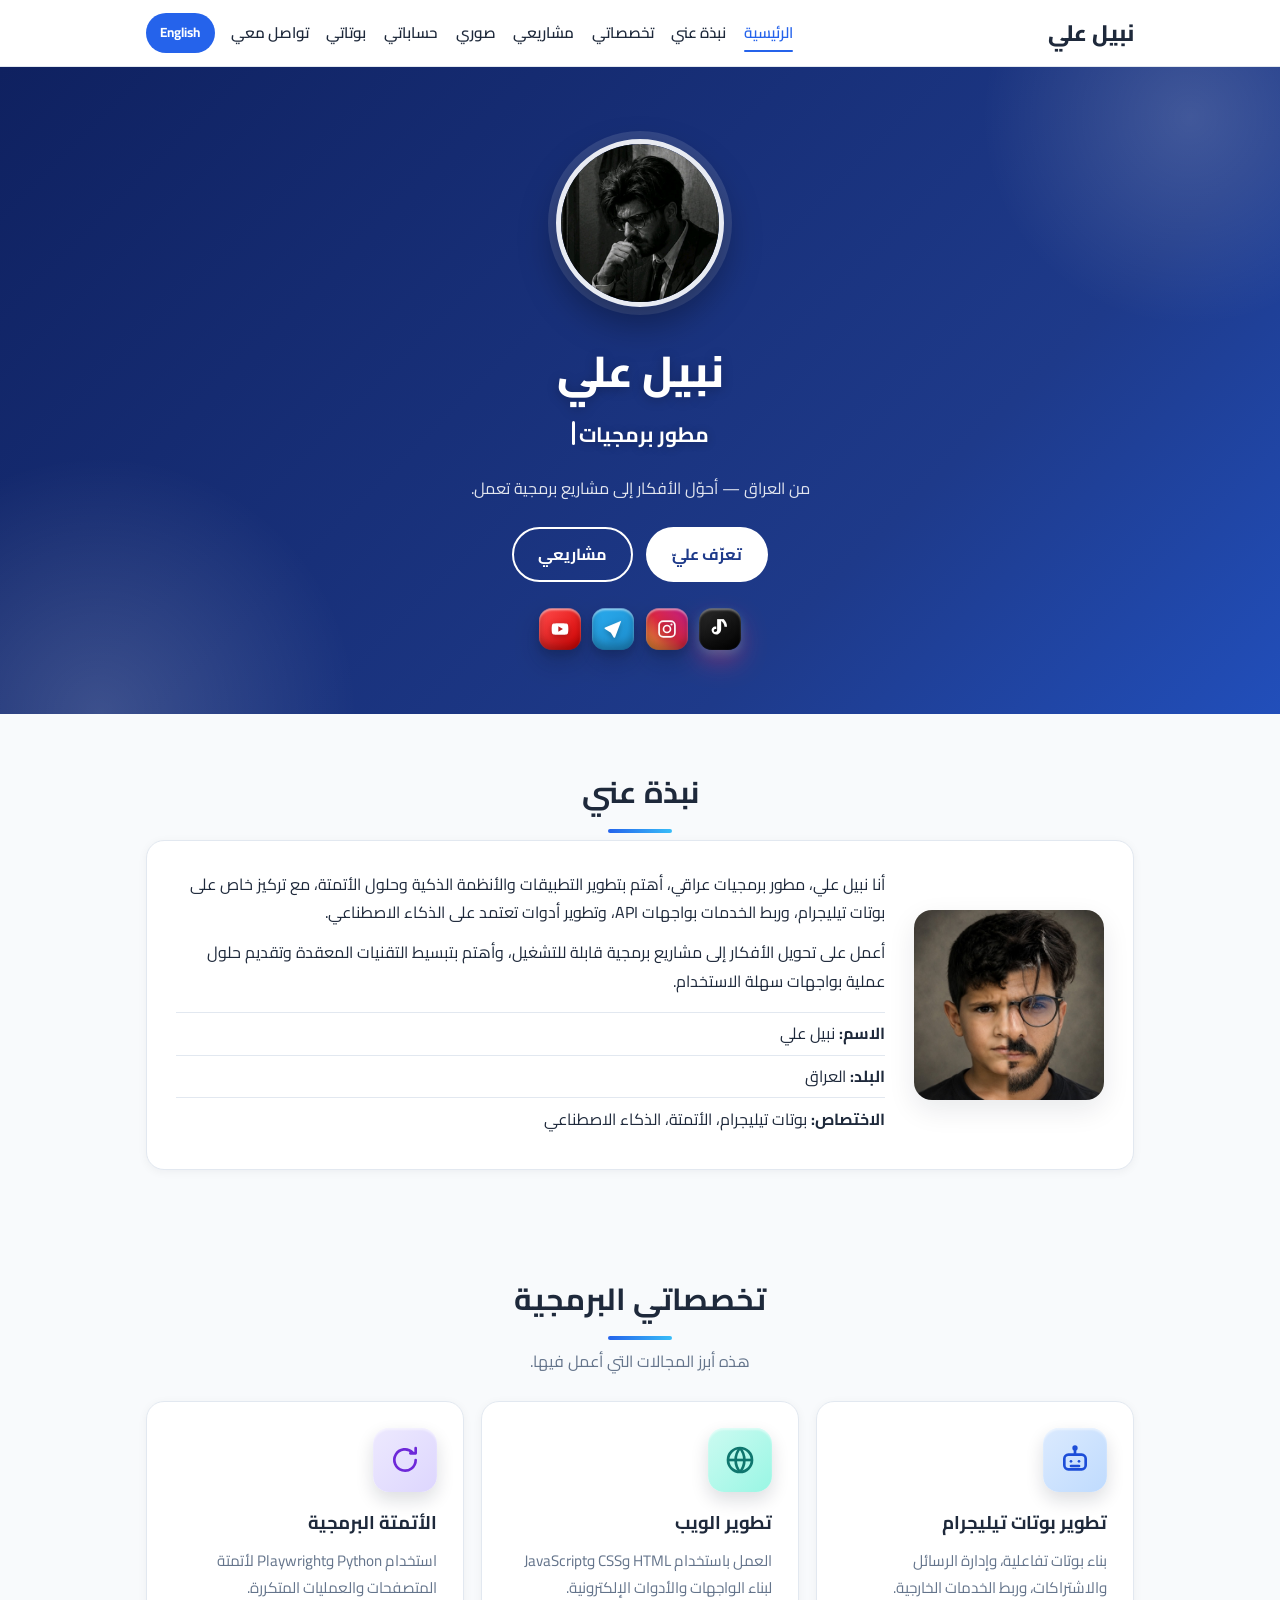
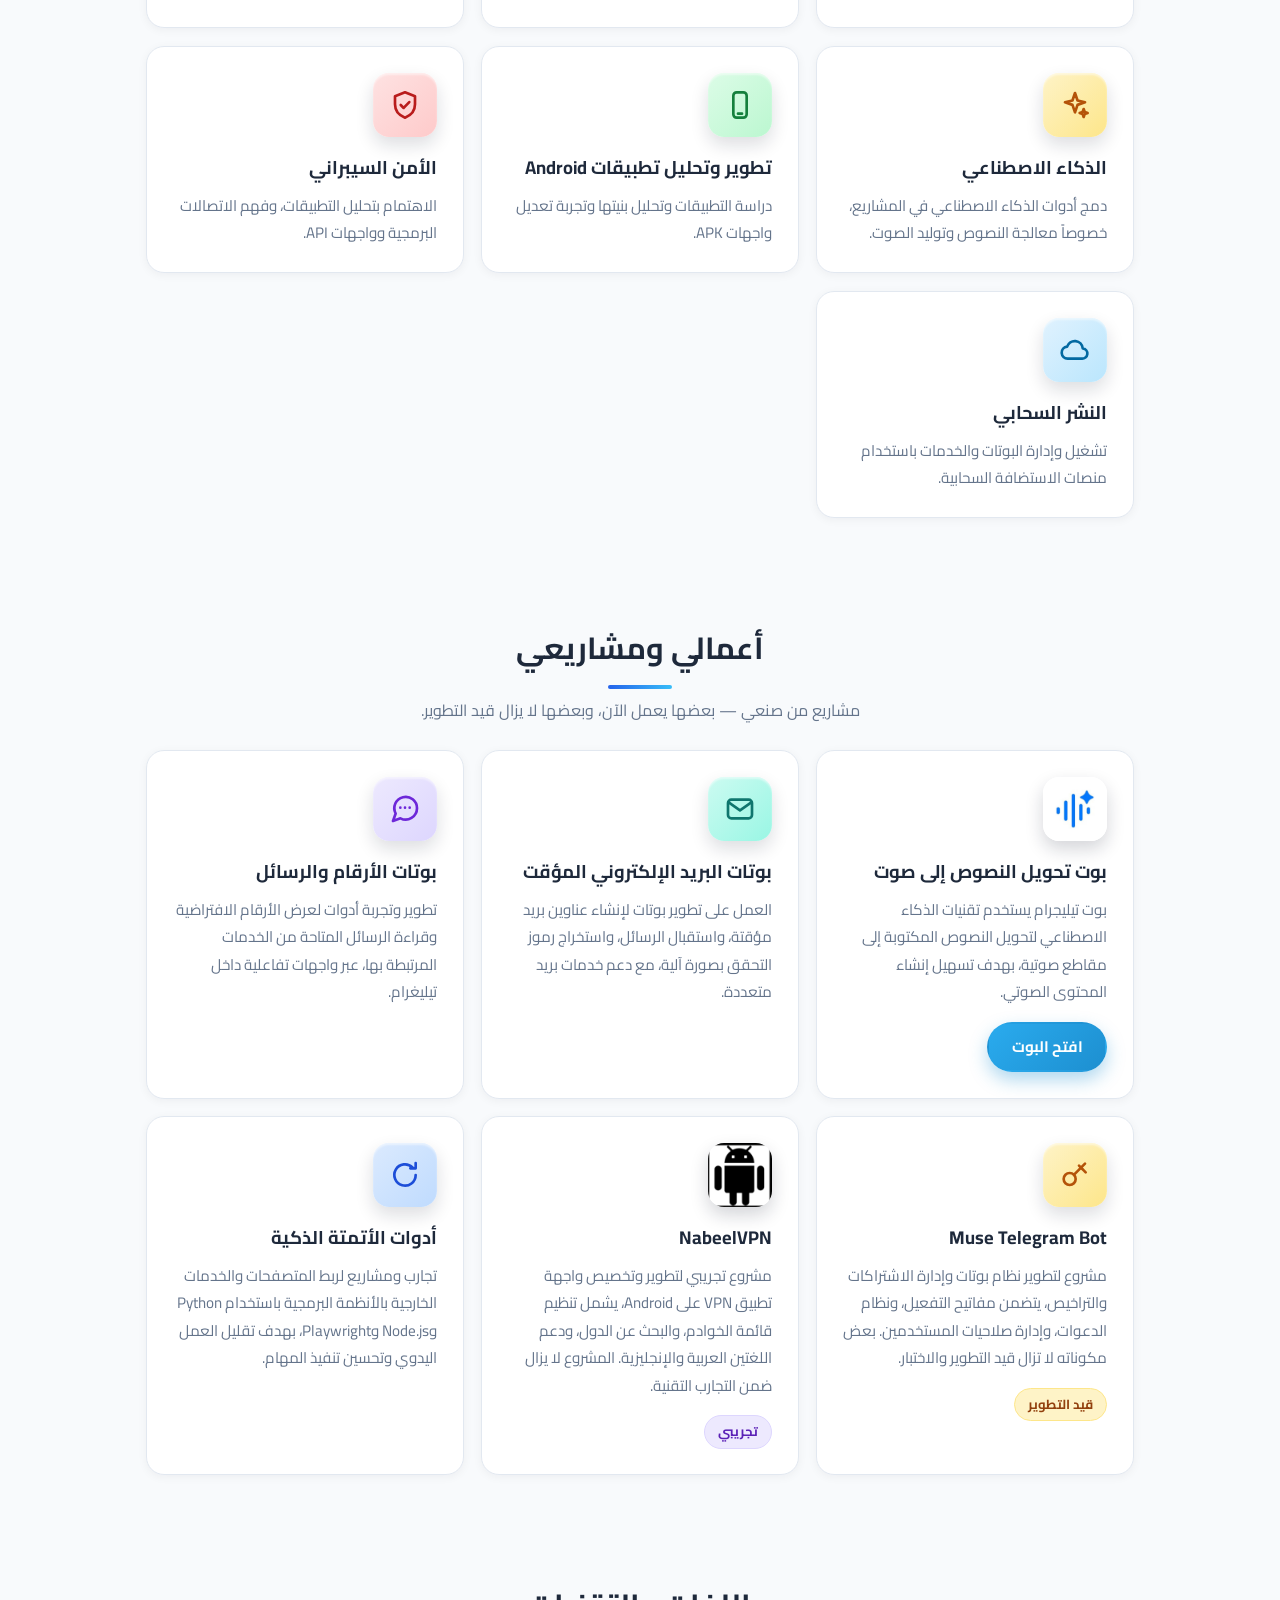
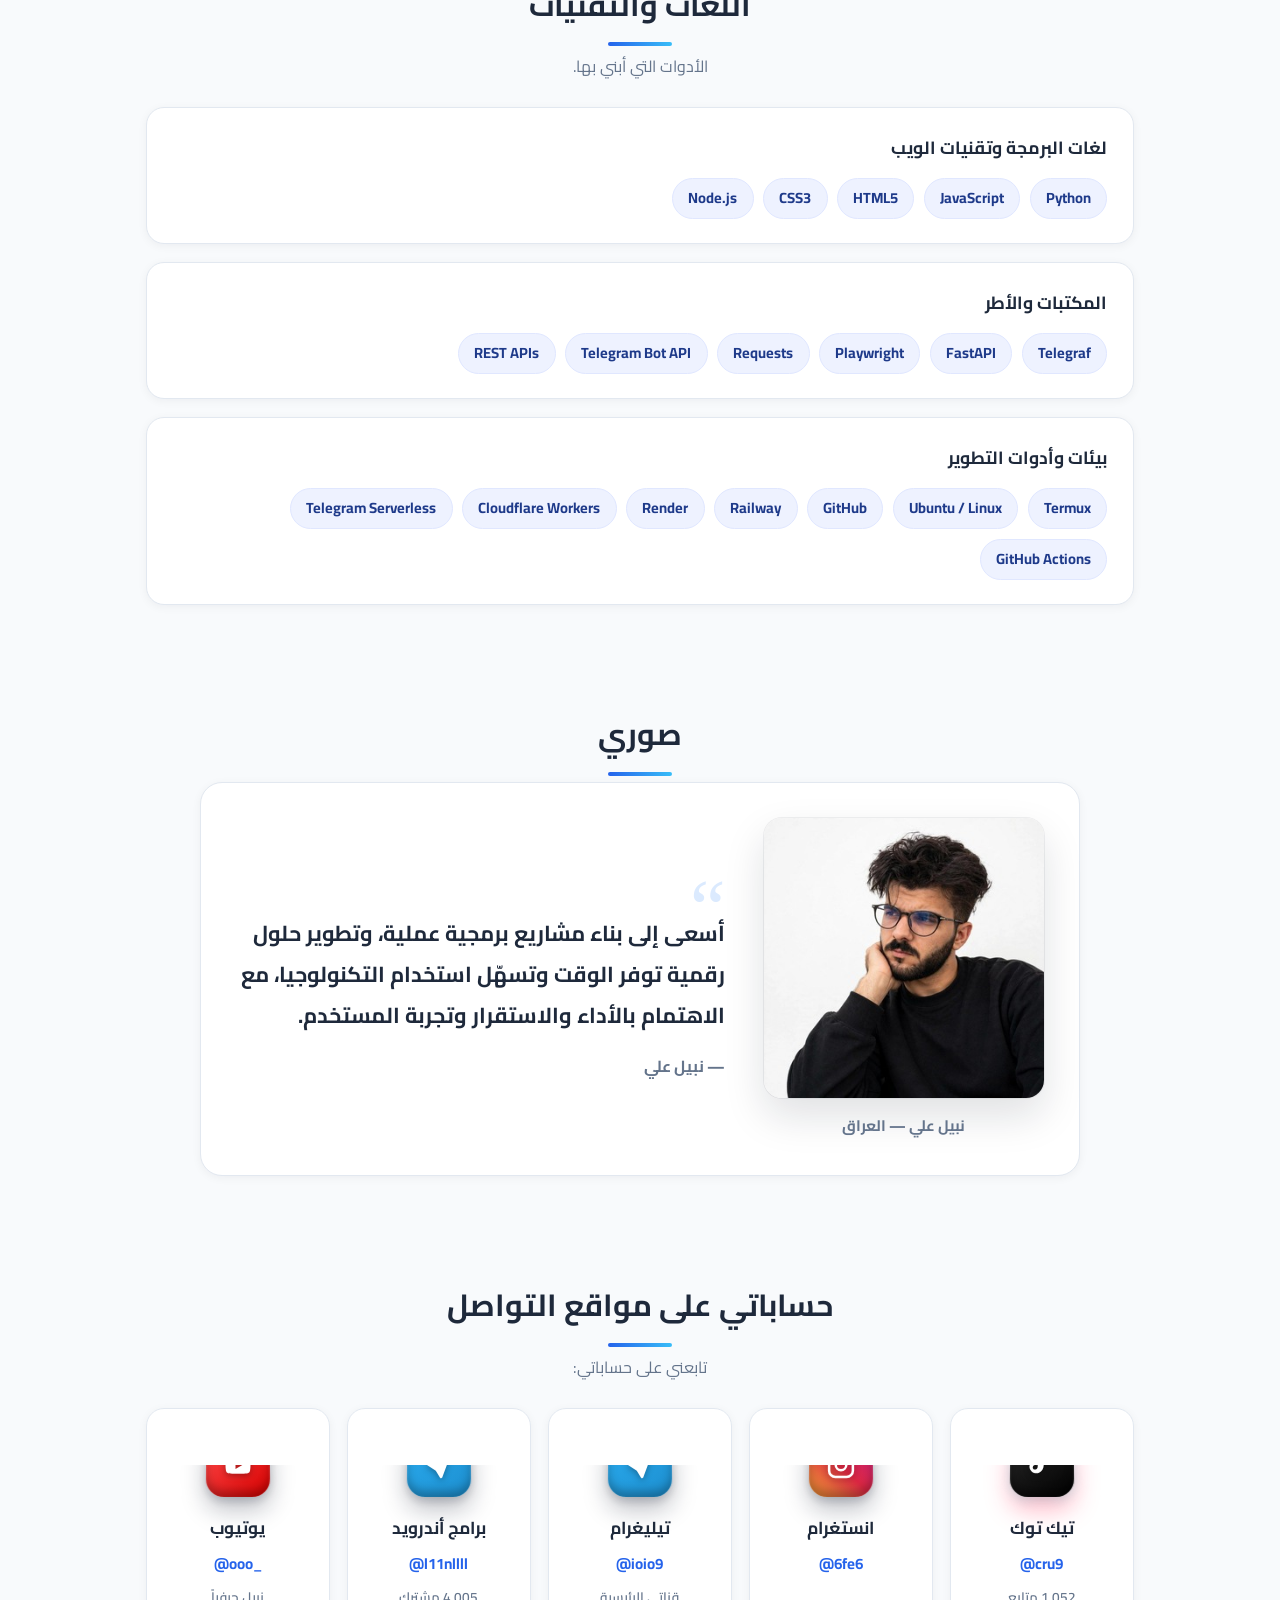
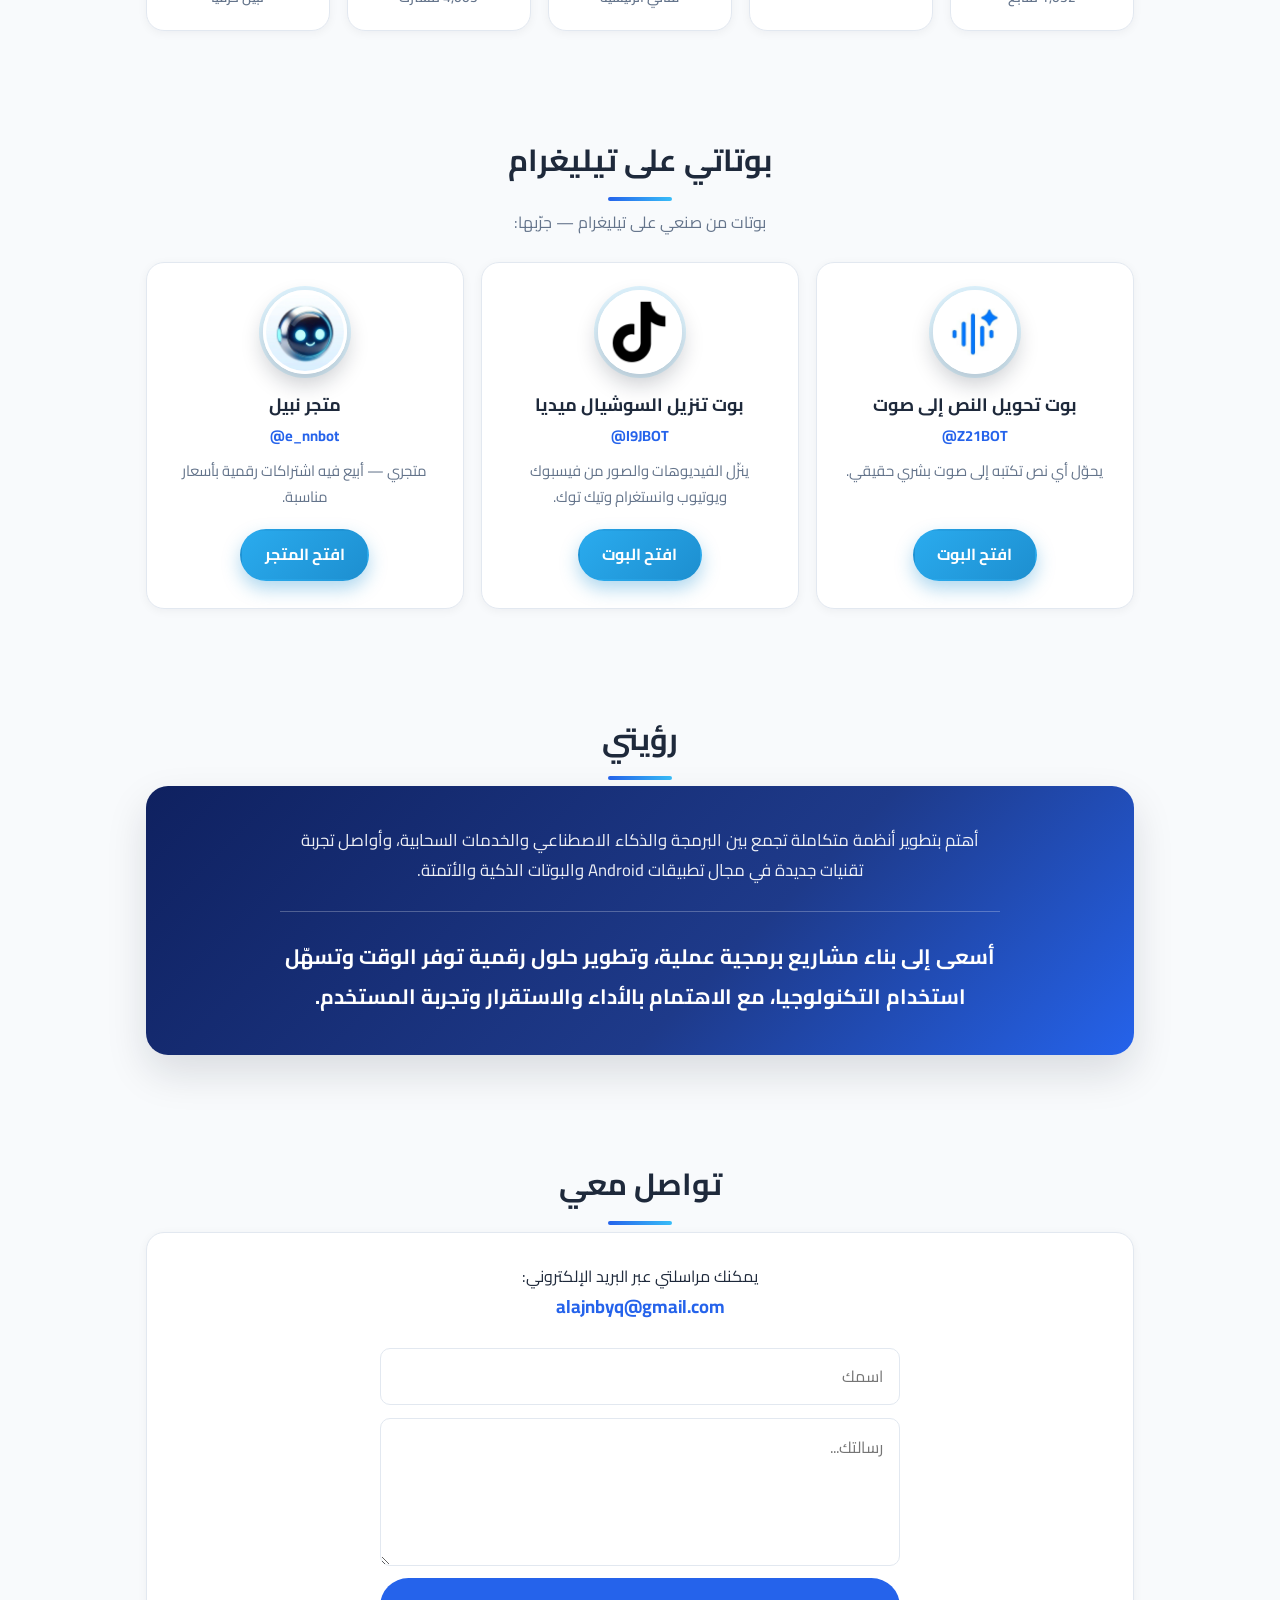
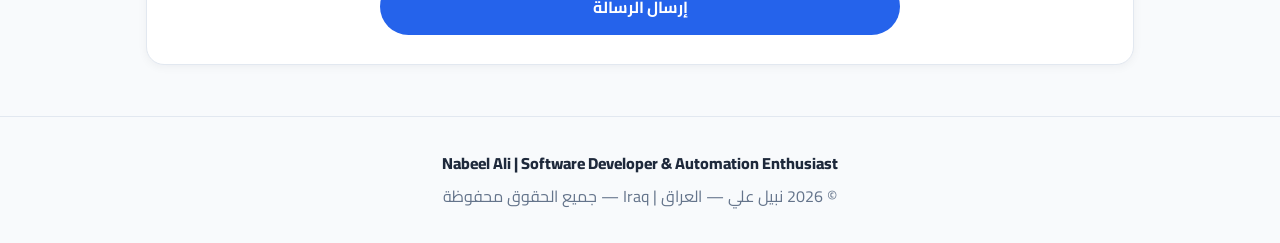
==== commit 07d0726a: "Bio update: full profile, elegant gallery, interactive design" ====
--- a/index.html
+++ b/index.html
@@ -4,8 +4,8 @@
 <meta charset="UTF-8">
 <meta name="viewport" content="width=device-width, initial-scale=1.0">
 <title>نبيل علي | Nabeel Ali — الموقع الشخصي</title>
-<meta name="description" content="الموقع الشخصي الرسمي لنبيل علي (Nabeel Ali) من العراق. تعرّف على نبيل علي، شاهد صوره، وتواصل معه عبر حساباته على مواقع التواصل الاجتماعي.">
-<meta name="keywords" content="نبيل علي, Nabeel Ali, نبيل علي العراق, Nabeel Ali Iraq">
+<meta name="description" content="الموقع الشخصي لنبيل علي (Nabeel Ali) — مطور برمجيات عراقي: بوتات تيليجرام، أتمتة الأنظمة، والذكاء الاصطناعي. تعرّف على أعمالي ومشاريعي وتواصل معي.">
+<meta name="keywords" content="نبيل علي, Nabeel Ali, نبيل علي العراق, Nabeel Ali Iraq, Telegram bots, automation, AI">
 <meta name="author" content="Nabeel Ali">
 <meta name="robots" content="index, follow">
 <link rel="canonical" href="https://nabeelali.is-a.dev/">
@@ -14,14 +14,14 @@
 <link rel="alternate" hreflang="x-default" href="https://nabeelali.is-a.dev/">
 <meta property="og:type" content="website">
 <meta property="og:title" content="نبيل علي | Nabeel Ali">
-<meta property="og:description" content="الموقع الشخصي الرسمي لنبيل علي (Nabeel Ali) من العراق.">
+<meta property="og:description" content="مطور برمجيات عراقي — بوتات تيليجرام، أتمتة الأنظمة، والذكاء الاصطناعي.">
 <meta property="og:url" content="https://nabeelali.is-a.dev/">
 <meta property="og:image" content="https://nabeelali.is-a.dev/images/profile.jpg">
 <meta property="og:locale" content="ar_IQ">
 <meta property="og:locale:alternate" content="en_US">
 <meta name="twitter:card" content="summary_large_image">
 <meta name="twitter:title" content="نبيل علي | Nabeel Ali">
-<meta name="twitter:description" content="الموقع الشخصي الرسمي لنبيل علي (Nabeel Ali) من العراق.">
+<meta name="twitter:description" content="مطور برمجيات عراقي — بوتات تيليجرام، أتمتة الأنظمة، والذكاء الاصطناعي.">
 <link rel="icon" href="images/profile.jpg" type="image/jpeg">
 <link rel="preconnect" href="https://fonts.googleapis.com">
 <link rel="preconnect" href="https://fonts.gstatic.com" crossorigin>
@@ -37,8 +37,8 @@
   "image": "https://nabeelali.is-a.dev/images/profile.jpg",
   "nationality": "Iraq",
   "homeLocation": { "@type": "Place", "name": "Iraq", "alternateName": "العراق" },
-  "description": "الموقع الشخصي الرسمي لنبيل علي (Nabeel Ali) من العراق.",
-  "knowsAbout": ["Android development", "Web development", "Automation"],
+  "description": "نبيل علي — مطور برمجيات عراقي: بوتات تيليجرام، أتمتة الأنظمة، والذكاء الاصطناعي.",
+  "knowsAbout": ["Telegram bot development", "Systems automation", "Artificial Intelligence", "Python", "Playwright", "Web development", "Android app analysis", "Cloud deployment"],
   "sameAs": [
     "https://www.tiktok.com/@cru9",
     "https://www.instagram.com/6fe6",
@@ -63,7 +63,7 @@
 </script>
 </head>
 <body>
-<!-- Brand icon symbols (reused by the 3D tiles) -->
+<!-- Brand + UI icon symbols (reused across the site) -->
 <svg width="0" height="0" style="position:absolute" aria-hidden="true">
   <defs>
     <symbol id="icon-tiktok" viewBox="0 0 24 24">
@@ -87,9 +87,70 @@
         <path d="M8 6 3 12l5 6"/><path d="M16 6l5 6-5 6"/><path d="M13 4l-2 16"/>
       </g>
     </symbol>
-    <symbol id="icon-bulb" viewBox="0 0 24 24">
-      <g fill="none" stroke="currentColor" stroke-width="2" stroke-linecap="round" stroke-linejoin="round">
-        <path d="M9 18h6"/><path d="M10 21.5h4"/><path d="M12 3a6 6 0 0 0-4 10.5c.8.7 1 1.5 1 2.5h6c0-1 .2-1.8 1-2.5A6 6 0 0 0 12 3z"/>
+    <symbol id="icon-bot" viewBox="0 0 24 24">
+      <g fill="none" stroke="currentColor" stroke-width="2" stroke-linecap="round" stroke-linejoin="round">
+        <rect x="4" y="8" width="16" height="11" rx="3"/>
+        <path d="M12 8V4"/><circle cx="12" cy="3" r="1"/>
+        <circle cx="9" cy="13" r="1" fill="currentColor" stroke="none"/>
+        <circle cx="15" cy="13" r="1" fill="currentColor" stroke="none"/>
+        <path d="M9 16.5h6"/>
+      </g>
+    </symbol>
+    <symbol id="icon-globe" viewBox="0 0 24 24">
+      <g fill="none" stroke="currentColor" stroke-width="2">
+        <circle cx="12" cy="12" r="9"/>
+        <path d="M3 12h18"/><path d="M12 3a14 14 0 0 1 0 18"/><path d="M12 3a14 14 0 0 0 0 18"/>
+      </g>
+    </symbol>
+    <symbol id="icon-refresh" viewBox="0 0 24 24">
+      <g fill="none" stroke="currentColor" stroke-width="2" stroke-linecap="round" stroke-linejoin="round">
+        <path d="M20 12a8 8 0 1 1-2.34-5.66"/><path d="M20 3v4h-4"/>
+      </g>
+    </symbol>
+    <symbol id="icon-spark" viewBox="0 0 24 24">
+      <g fill="none" stroke="currentColor" stroke-width="2" stroke-linejoin="round">
+        <path d="M12 3l1.9 5.6L19.5 10l-5.6 1.9L12 17.5l-1.9-5.6L4.5 10l5.6-1.4L12 3z"/>
+        <path d="M18.5 15l.8 2.2 2.2.8-2.2.8-.8 2.2-.8-2.2-2.2-.8 2.2-.8.8-2.2z"/>
+      </g>
+    </symbol>
+    <symbol id="icon-phone" viewBox="0 0 24 24">
+      <g fill="none" stroke="currentColor" stroke-width="2" stroke-linecap="round">
+        <rect x="7" y="2.5" width="10" height="19" rx="2.5"/>
+        <path d="M10.5 18.5h3"/>
+      </g>
+    </symbol>
+    <symbol id="icon-shield" viewBox="0 0 24 24">
+      <g fill="none" stroke="currentColor" stroke-width="2" stroke-linecap="round" stroke-linejoin="round">
+        <path d="M12 2.5 4.5 5.5v6c0 5 3.2 8.4 7.5 10 4.3-1.6 7.5-5 7.5-10v-6L12 2.5z"/>
+        <path d="m8.8 12 2.2 2.2 4.2-4.4"/>
+      </g>
+    </symbol>
+    <symbol id="icon-cloud" viewBox="0 0 24 24">
+      <g fill="none" stroke="currentColor" stroke-width="2" stroke-linecap="round" stroke-linejoin="round">
+        <path d="M6.5 18.5a4.5 4.5 0 0 1-.4-8.98 6 6 0 0 1 11.7 1.3A3.75 3.75 0 0 1 17 18.5h-10.5z"/>
+      </g>
+    </symbol>
+    <symbol id="icon-mail" viewBox="0 0 24 24">
+      <g fill="none" stroke="currentColor" stroke-width="2" stroke-linecap="round" stroke-linejoin="round">
+        <rect x="3" y="5" width="18" height="14" rx="2.5"/>
+        <path d="m3.5 7 8.5 6 8.5-6"/>
+      </g>
+    </symbol>
+    <symbol id="icon-chat" viewBox="0 0 24 24">
+      <g fill="none" stroke="currentColor" stroke-width="2" stroke-linecap="round" stroke-linejoin="round">
+        <path d="M21 11.5a8.5 8.5 0 0 1-12.4 7.5L3 21l2-5.6A8.5 8.5 0 1 1 21 11.5z"/>
+        <path d="M8.5 11h.01M12 11h.01M15.5 11h.01"/>
+      </g>
+    </symbol>
+    <symbol id="icon-key" viewBox="0 0 24 24">
+      <g fill="none" stroke="currentColor" stroke-width="2" stroke-linecap="round" stroke-linejoin="round">
+        <circle cx="8" cy="15" r="4.5"/>
+        <path d="m11.5 11.5 8-8"/><path d="m15 5 2.5 2.5"/><path d="m18 8 2 2"/>
+      </g>
+    </symbol>
+    <symbol id="icon-up" viewBox="0 0 24 24">
+      <g fill="none" stroke="currentColor" stroke-width="2.4" stroke-linecap="round" stroke-linejoin="round">
+        <path d="m5 14 7-7 7 7"/>
       </g>
     </symbol>
   </defs>
@@ -102,7 +163,8 @@
     <div class="nav-links" id="navLinks">
       <a href="#home" data-ar="الرئيسية" data-en="Home">الرئيسية</a>
       <a href="#about" data-ar="نبذة عني" data-en="About">نبذة عني</a>
-      <a href="#work" data-ar="أعمالي" data-en="My work">أعمالي</a>
+      <a href="#skills" data-ar="تخصصاتي" data-en="Specialties">تخصصاتي</a>
+      <a href="#projects" data-ar="مشاريعي" data-en="Projects">مشاريعي</a>
       <a href="#photos" data-ar="صوري" data-en="Photos">صوري</a>
       <a href="#social" data-ar="حساباتي" data-en="Social">حساباتي</a>
       <a href="#bots" data-ar="بوتاتي" data-en="My bots">بوتاتي</a>
@@ -117,11 +179,11 @@
     <div class="hero-inner">
       <img src="images/profile.jpg" alt="نبيل علي — Nabeel Ali" class="avatar" onerror="this.style.display='none'">
       <h1 data-ar="نبيل علي" data-en="Nabeel Ali">نبيل علي</h1>
-      <p class="tagline" data-ar="أهلاً بك في موقعي الشخصي" data-en="Welcome to my personal website">أهلاً بك في موقعي الشخصي</p>
-      <p class="intro" data-ar="من العراق — هذا هو موقعي الرسمي حيث يمكنك التعرف عليّ، مشاهدة صوري، والتواصل معي." data-en="From Iraq — this is my official website where you can get to know me, see my photos, and get in touch.">من العراق — هذا هو موقعي الرسمي حيث يمكنك التعرف عليّ، مشاهدة صوري، والتواصل معي.</p>
+      <p class="tagline"><span id="typed">مطور برمجيات</span><span class="typed-cursor" aria-hidden="true"></span></p>
+      <p class="intro" data-ar="من العراق — أحوّل الأفكار إلى مشاريع برمجية تعمل." data-en="From Iraq — I turn ideas into working software projects.">من العراق — أحوّل الأفكار إلى مشاريع برمجية تعمل.</p>
       <div class="hero-buttons">
         <a href="#about" class="btn btn-primary" data-ar="تعرّف عليّ" data-en="About me">تعرّف عليّ</a>
-        <a href="#contact" class="btn btn-outline" data-ar="تواصل معي" data-en="Contact me">تواصل معي</a>
+        <a href="#projects" class="btn btn-outline" data-ar="مشاريعي" data-en="My projects">مشاريعي</a>
       </div>
       <div class="hero-social">
         <a href="https://www.tiktok.com/@cru9" target="_blank" rel="noopener" class="tile-3d tile-tiktok mini" aria-label="TikTok"><svg><use href="#icon-tiktok"/></svg></a>
@@ -133,92 +195,170 @@
   </section>
 
   <section id="about" class="section">
-    <h2 data-ar="نبذة عني" data-en="About me">نبذة عني</h2>
-    <div class="about-card">
+    <h2 class="reveal" data-ar="نبذة عني" data-en="About me">نبذة عني</h2>
+    <div class="about-card reveal">
       <img src="images/about.jpg" alt="نبيل علي — Nabeel Ali" class="about-photo" loading="lazy">
       <div class="about-text">
-        <p data-ar="أنا نبيل علي، من العراق. أعمل في تطوير البرمجيات — أبني تطبيقات أندرويد وأدوات ويب. هذا الموقع هو مساحتي الشخصية على الإنترنت، أشارك فيه نبذة عني وأعمالي وصوري وحساباتي على مواقع التواصل الاجتماعي." data-en="I'm Nabeel Ali, from Iraq. I work in software development — I build Android apps and web tools. This website is my personal space on the internet, where I share a little about myself, my work, my photos, and my social media accounts.">أنا نبيل علي، من العراق. أعمل في تطوير البرمجيات — أبني تطبيقات أندرويد وأدوات ويب. هذا الموقع هو مساحتي الشخصية على الإنترنت، أشارك فيه نبذة عني وأعمالي وصوري وحساباتي على مواقع التواصل الاجتماعي.</p>
+        <p data-ar="أنا نبيل علي، مطور برمجيات عراقي، أهتم بتطوير التطبيقات والأنظمة الذكية وحلول الأتمتة، مع تركيز خاص على بوتات تيليجرام، وربط الخدمات بواجهات API، وتطوير أدوات تعتمد على الذكاء الاصطناعي." data-en="I'm Nabeel Ali, an Iraqi software developer. I build apps, smart systems and automation solutions, with a special focus on Telegram bots, connecting services through APIs, and developing AI-powered tools.">أنا نبيل علي، مطور برمجيات عراقي، أهتم بتطوير التطبيقات والأنظمة الذكية وحلول الأتمتة، مع تركيز خاص على بوتات تيليجرام، وربط الخدمات بواجهات API، وتطوير أدوات تعتمد على الذكاء الاصطناعي.</p>
+        <p data-ar="أعمل على تحويل الأفكار إلى مشاريع برمجية قابلة للتشغيل، وأهتم بتبسيط التقنيات المعقدة وتقديم حلول عملية بواجهات سهلة الاستخدام." data-en="I turn ideas into working software projects, and I care about simplifying complex technologies and delivering practical solutions with easy-to-use interfaces.">أعمل على تحويل الأفكار إلى مشاريع برمجية قابلة للتشغيل، وأهتم بتبسيط التقنيات المعقدة وتقديم حلول عملية بواجهات سهلة الاستخدام.</p>
         <ul class="facts">
           <li><strong data-ar="الاسم:" data-en="Name:">الاسم:</strong> <span data-ar="نبيل علي" data-en="Nabeel Ali">نبيل علي</span></li>
           <li><strong data-ar="البلد:" data-en="Country:">البلد:</strong> <span data-ar="العراق" data-en="Iraq">العراق</span></li>
+          <li><strong data-ar="الاختصاص:" data-en="Focus:">الاختصاص:</strong> <span data-ar="بوتات تيليجرام، الأتمتة، الذكاء الاصطناعي" data-en="Telegram bots, automation, AI">بوتات تيليجرام، الأتمتة، الذكاء الاصطناعي</span></li>
         </ul>
       </div>
     </div>
   </section>
 
-  <section id="work" class="section">
-    <h2 data-ar="أعمالي" data-en="My work">أعمالي</h2>
-    <p class="section-note" data-ar="أعمل في تطوير البرمجيات، وهذه أبرز المجالات التي أبني فيها." data-en="I work in software development — these are the main areas I build in.">أعمل في تطوير البرمجيات، وهذه أبرز المجالات التي أبني فيها.</p>
+  <section id="skills" class="section">
+    <h2 class="reveal" data-ar="تخصصاتي البرمجية" data-en="My specialties">تخصصاتي البرمجية</h2>
+    <p class="section-note reveal" data-ar="هذه أبرز المجالات التي أعمل فيها." data-en="The main areas I work in.">هذه أبرز المجالات التي أعمل فيها.</p>
     <div class="work-grid">
-      <div class="work-card">
-        <img src="images/android-logo.jpg" alt="Android" class="work-icon-img" loading="lazy">
-        <h3 data-ar="تطوير تطبيقات أندرويد" data-en="Android app development">تطوير تطبيقات أندرويد</h3>
-        <p data-ar="أبني تطبيقات أندرويد عملية، من الفكرة إلى نسخة جاهزة للاستخدام." data-en="I build practical Android apps, from idea to a working release.">أبني تطبيقات أندرويد عملية، من الفكرة إلى نسخة جاهزة للاستخدام.</p>
-      </div>
-      <div class="work-card">
-        <span class="work-icon work-icon-blue"><svg><use href="#icon-code"/></svg></span>
-        <h3 data-ar="أدوات وخدمات الويب" data-en="Web tools &amp; services">أدوات وخدمات الويب</h3>
-        <p data-ar="أطوّر أدوات ويب وخدمات محلية تساعد في إنجاز المهام اليومية." data-en="I develop web tools and local services that help get everyday tasks done.">أطوّر أدوات ويب وخدمات محلية تساعد في إنجاز المهام اليومية.</p>
-      </div>
-      <div class="work-card">
-        <span class="work-icon work-icon-amber"><svg><use href="#icon-bulb"/></svg></span>
-        <h3 data-ar="مشاريع شخصية" data-en="Personal projects">مشاريع شخصية</h3>
-        <p data-ar="أجرّب أفكاراً برمجية جديدة وأحوّلها إلى مشاريع حيّة أتعلّم منها." data-en="I try out new programming ideas and turn them into live projects I learn from.">أجرّب أفكاراً برمجية جديدة وأحوّلها إلى مشاريع حيّة أتعلّم منها.</p>
+      <div class="work-card tilt reveal">
+        <span class="work-icon work-icon-blue"><svg><use href="#icon-bot"/></svg></span>
+        <h3 data-ar="تطوير بوتات تيليجرام" data-en="Telegram Bot Development">تطوير بوتات تيليجرام</h3>
+        <p data-ar="بناء بوتات تفاعلية، وإدارة الرسائل والاشتراكات، وربط الخدمات الخارجية." data-en="Building interactive bots, managing messages and subscriptions, and connecting external services.">بناء بوتات تفاعلية، وإدارة الرسائل والاشتراكات، وربط الخدمات الخارجية.</p>
+      </div>
+      <div class="work-card tilt reveal">
+        <span class="work-icon work-icon-teal"><svg><use href="#icon-globe"/></svg></span>
+        <h3 data-ar="تطوير الويب" data-en="Web Development">تطوير الويب</h3>
+        <p data-ar="العمل باستخدام HTML وCSS وJavaScript لبناء الواجهات والأدوات الإلكترونية." data-en="Working with HTML, CSS and JavaScript to build interfaces and web tools.">العمل باستخدام HTML وCSS وJavaScript لبناء الواجهات والأدوات الإلكترونية.</p>
+      </div>
+      <div class="work-card tilt reveal">
+        <span class="work-icon work-icon-violet"><svg><use href="#icon-refresh"/></svg></span>
+        <h3 data-ar="الأتمتة البرمجية" data-en="Software Automation">الأتمتة البرمجية</h3>
+        <p data-ar="استخدام Python وPlaywright لأتمتة المتصفحات والعمليات المتكررة." data-en="Using Python and Playwright to automate browsers and repetitive processes.">استخدام Python وPlaywright لأتمتة المتصفحات والعمليات المتكررة.</p>
+      </div>
+      <div class="work-card tilt reveal">
+        <span class="work-icon work-icon-amber"><svg><use href="#icon-spark"/></svg></span>
+        <h3 data-ar="الذكاء الاصطناعي" data-en="Artificial Intelligence">الذكاء الاصطناعي</h3>
+        <p data-ar="دمج أدوات الذكاء الاصطناعي في المشاريع، خصوصاً معالجة النصوص وتوليد الصوت." data-en="Integrating AI tools into projects, especially text processing and voice generation.">دمج أدوات الذكاء الاصطناعي في المشاريع، خصوصاً معالجة النصوص وتوليد الصوت.</p>
+      </div>
+      <div class="work-card tilt reveal">
+        <span class="work-icon work-icon-green"><svg><use href="#icon-phone"/></svg></span>
+        <h3 data-ar="تطوير وتحليل تطبيقات Android" data-en="Android App Development &amp; Analysis">تطوير وتحليل تطبيقات Android</h3>
+        <p data-ar="دراسة التطبيقات وتحليل بنيتها وتجربة تعديل واجهات APK." data-en="Studying apps, analysing their structure, and experimenting with modifying APK interfaces.">دراسة التطبيقات وتحليل بنيتها وتجربة تعديل واجهات APK.</p>
+      </div>
+      <div class="work-card tilt reveal">
+        <span class="work-icon work-icon-red"><svg><use href="#icon-shield"/></svg></span>
+        <h3 data-ar="الأمن السيبراني" data-en="Cybersecurity">الأمن السيبراني</h3>
+        <p data-ar="الاهتمام بتحليل التطبيقات، وفهم الاتصالات البرمجية وواجهات API." data-en="Analysing apps and understanding software communications and APIs.">الاهتمام بتحليل التطبيقات، وفهم الاتصالات البرمجية وواجهات API.</p>
+      </div>
+      <div class="work-card tilt reveal">
+        <span class="work-icon work-icon-sky"><svg><use href="#icon-cloud"/></svg></span>
+        <h3 data-ar="النشر السحابي" data-en="Cloud Deployment">النشر السحابي</h3>
+        <p data-ar="تشغيل وإدارة البوتات والخدمات باستخدام منصات الاستضافة السحابية." data-en="Running and managing bots and services on cloud hosting platforms.">تشغيل وإدارة البوتات والخدمات باستخدام منصات الاستضافة السحابية.</p>
+      </div>
+    </div>
+  </section>
+
+  <section id="projects" class="section">
+    <h2 class="reveal" data-ar="أعمالي ومشاريعي" data-en="My work &amp; projects">أعمالي ومشاريعي</h2>
+    <p class="section-note reveal" data-ar="مشاريع من صنعي — بعضها يعمل الآن، وبعضها لا يزال قيد التطوير." data-en="Projects I built — some are live now, some are still in development.">مشاريع من صنعي — بعضها يعمل الآن، وبعضها لا يزال قيد التطوير.</p>
+    <div class="work-grid">
+      <div class="work-card tilt reveal">
+        <img src="images/bot-z21.jpg" alt="@Z21BOT" class="work-icon-img" loading="lazy">
+        <h3 data-ar="بوت تحويل النصوص إلى صوت" data-en="Text-to-Voice Bot">بوت تحويل النصوص إلى صوت</h3>
+        <p data-ar="بوت تيليجرام يستخدم تقنيات الذكاء الاصطناعي لتحويل النصوص المكتوبة إلى مقاطع صوتية، بهدف تسهيل إنشاء المحتوى الصوتي." data-en="A Telegram bot that uses AI to turn written text into audio clips, making it easier to create audio content.">بوت تيليجرام يستخدم تقنيات الذكاء الاصطناعي لتحويل النصوص المكتوبة إلى مقاطع صوتية، بهدف تسهيل إنشاء المحتوى الصوتي.</p>
+        <a href="https://t.me/Z21BOT" target="_blank" rel="noopener" class="btn btn-bot card-link" data-ar="افتح البوت" data-en="Open bot">افتح البوت</a>
+      </div>
+      <div class="work-card tilt reveal">
+        <span class="work-icon work-icon-teal"><svg><use href="#icon-mail"/></svg></span>
+        <h3 data-ar="بوتات البريد الإلكتروني المؤقت" data-en="Temporary Email Bots">بوتات البريد الإلكتروني المؤقت</h3>
+        <p data-ar="العمل على تطوير بوتات لإنشاء عناوين بريد مؤقتة، واستقبال الرسائل، واستخراج رموز التحقق بصورة آلية، مع دعم خدمات بريد متعددة." data-en="Building bots that create temporary email addresses, receive messages, and extract verification codes automatically, with support for multiple mail services.">العمل على تطوير بوتات لإنشاء عناوين بريد مؤقتة، واستقبال الرسائل، واستخراج رموز التحقق بصورة آلية، مع دعم خدمات بريد متعددة.</p>
+      </div>
+      <div class="work-card tilt reveal">
+        <span class="work-icon work-icon-violet"><svg><use href="#icon-chat"/></svg></span>
+        <h3 data-ar="بوتات الأرقام والرسائل" data-en="Numbers &amp; Messages Bots">بوتات الأرقام والرسائل</h3>
+        <p data-ar="تطوير وتجربة أدوات لعرض الأرقام الافتراضية وقراءة الرسائل المتاحة من الخدمات المرتبطة بها، عبر واجهات تفاعلية داخل تيليغرام." data-en="Developing and testing tools that display virtual numbers and read messages from linked services, through interactive interfaces inside Telegram.">تطوير وتجربة أدوات لعرض الأرقام الافتراضية وقراءة الرسائل المتاحة من الخدمات المرتبطة بها، عبر واجهات تفاعلية داخل تيليغرام.</p>
+      </div>
+      <div class="work-card tilt reveal">
+        <span class="work-icon work-icon-amber"><svg><use href="#icon-key"/></svg></span>
+        <h3>Muse Telegram Bot</h3>
+        <p data-ar="مشروع لتطوير نظام بوتات وإدارة الاشتراكات والتراخيص، يتضمن مفاتيح التفعيل، ونظام الدعوات، وإدارة صلاحيات المستخدمين. بعض مكوناته لا تزال قيد التطوير والاختبار." data-en="A project to build a bot system with subscription and licence management, including activation keys, an invite system, and user permission management. Some components are still in development and testing.">مشروع لتطوير نظام بوتات وإدارة الاشتراكات والتراخيص، يتضمن مفاتيح التفعيل، ونظام الدعوات، وإدارة صلاحيات المستخدمين. بعض مكوناته لا تزال قيد التطوير والاختبار.</p>
+        <span class="badge badge-dev" data-ar="قيد التطوير" data-en="In development">قيد التطوير</span>
+      </div>
+      <div class="work-card tilt reveal">
+        <img src="images/android-logo.jpg" alt="NabeelVPN" class="work-icon-img" loading="lazy">
+        <h3>NabeelVPN</h3>
+        <p data-ar="مشروع تجريبي لتطوير وتخصيص واجهة تطبيق VPN على Android، يشمل تنظيم قائمة الخوادم، والبحث عن الدول، ودعم اللغتين العربية والإنجليزية. المشروع لا يزال ضمن التجارب التقنية." data-en="An experimental project to develop and customise a VPN app interface on Android, including organising the server list, searching countries, and supporting Arabic and English. The project is still part of my technical experiments.">مشروع تجريبي لتطوير وتخصيص واجهة تطبيق VPN على Android، يشمل تنظيم قائمة الخوادم، والبحث عن الدول، ودعم اللغتين العربية والإنجليزية. المشروع لا يزال ضمن التجارب التقنية.</p>
+        <span class="badge badge-exp" data-ar="تجريبي" data-en="Experimental">تجريبي</span>
+      </div>
+      <div class="work-card tilt reveal">
+        <span class="work-icon work-icon-blue"><svg><use href="#icon-refresh"/></svg></span>
+        <h3 data-ar="أدوات الأتمتة الذكية" data-en="Smart Automation Tools">أدوات الأتمتة الذكية</h3>
+        <p data-ar="تجارب ومشاريع لربط المتصفحات والخدمات الخارجية بالأنظمة البرمجية باستخدام Python وNode.js وPlaywright، بهدف تقليل العمل اليدوي وتحسين تنفيذ المهام." data-en="Experiments and projects connecting browsers and external services to software systems using Python, Node.js and Playwright, to reduce manual work and improve how tasks are executed.">تجارب ومشاريع لربط المتصفحات والخدمات الخارجية بالأنظمة البرمجية باستخدام Python وNode.js وPlaywright، بهدف تقليل العمل اليدوي وتحسين تنفيذ المهام.</p>
+      </div>
+    </div>
+  </section>
+
+  <section id="tech" class="section">
+    <h2 class="reveal" data-ar="اللغات والتقنيات" data-en="Languages &amp; technologies">اللغات والتقنيات</h2>
+    <p class="section-note reveal" data-ar="الأدوات التي أبني بها." data-en="The tools I build with.">الأدوات التي أبني بها.</p>
+    <div class="tech-groups">
+      <div class="tech-group reveal">
+        <h3 data-ar="لغات البرمجة وتقنيات الويب" data-en="Programming languages &amp; web technologies">لغات البرمجة وتقنيات الويب</h3>
+        <div class="chips">
+          <span class="chip">Python</span><span class="chip">JavaScript</span><span class="chip">HTML5</span><span class="chip">CSS3</span><span class="chip">Node.js</span>
+        </div>
+      </div>
+      <div class="tech-group reveal">
+        <h3 data-ar="المكتبات والأطر" data-en="Libraries &amp; frameworks">المكتبات والأطر</h3>
+        <div class="chips">
+          <span class="chip">Telegraf</span><span class="chip">FastAPI</span><span class="chip">Playwright</span><span class="chip">Requests</span><span class="chip">Telegram Bot API</span><span class="chip">REST APIs</span>
+        </div>
+      </div>
+      <div class="tech-group reveal">
+        <h3 data-ar="بيئات وأدوات التطوير" data-en="Environments &amp; dev tools">بيئات وأدوات التطوير</h3>
+        <div class="chips">
+          <span class="chip">Termux</span><span class="chip">Ubuntu / Linux</span><span class="chip">GitHub</span><span class="chip">Railway</span><span class="chip">Render</span><span class="chip">Cloudflare Workers</span><span class="chip">Telegram Serverless</span><span class="chip">GitHub Actions</span>
+        </div>
       </div>
     </div>
   </section>
 
   <section id="photos" class="section">
-    <h2 data-ar="صوري" data-en="My photos">صوري</h2>
-    <p class="section-note" data-ar="صور من حساباتي — صورتي الشخصية وأغلفة من فيديوهاتي على يوتيوب." data-en="Photos from my profiles — my portrait and covers from my YouTube videos.">صور من حساباتي — صورتي الشخصية وأغلفة من فيديوهاتي على يوتيوب.</p>
-    <div class="gallery" id="gallery">
-      <figure class="photo-slot">
+    <h2 class="reveal" data-ar="صوري" data-en="My photos">صوري</h2>
+    <div class="gallery-feature reveal">
+      <figure class="portrait-frame">
         <img src="images/photo1.jpg" alt="نبيل علي — صورتي" loading="lazy">
-        <figcaption data-ar="صورتي — من قناتي على تيليغرام" data-en="My portrait — from my Telegram channel">صورتي — من قناتي على تيليغرام</figcaption>
+        <figcaption data-ar="نبيل علي — العراق" data-en="Nabeel Ali — Iraq">نبيل علي — العراق</figcaption>
       </figure>
-      <figure class="photo-slot">
-        <img src="images/photo2.jpg" alt="صوت بشري حقيقي بالذكاء الاصطناعي" loading="lazy">
-        <figcaption data-ar="صوت بشري حقيقي بالذكاء الاصطناعي" data-en="Real Human Voice with AI">صوت بشري حقيقي بالذكاء الاصطناعي</figcaption>
-      </figure>
-      <figure class="photo-slot">
-        <img src="images/photo3.jpg" alt="البرمجة بالذكاء الاصطناعي" loading="lazy">
-        <figcaption data-ar="البرمجة بالذكاء الاصطناعي" data-en="AI Programming">البرمجة بالذكاء الاصطناعي</figcaption>
-      </figure>
-      <figure class="photo-slot">
-        <img src="images/photo4.jpg" alt="الذكاء الاصطناعي يبني أدوات بايثون" loading="lazy">
-        <figcaption data-ar="الذكاء الاصطناعي يبني أدوات بايثون" data-en="AI Building Python Tools">الذكاء الاصطناعي يبني أدوات بايثون</figcaption>
-      </figure>
+      <blockquote class="vision-quote">
+        <p data-ar="أسعى إلى بناء مشاريع برمجية عملية، وتطوير حلول رقمية توفر الوقت وتسهّل استخدام التكنولوجيا، مع الاهتمام بالأداء والاستقرار وتجربة المستخدم." data-en="I aim to build practical software projects and develop digital solutions that save time and make technology easier to use, with a focus on performance, stability and user experience.">أسعى إلى بناء مشاريع برمجية عملية، وتطوير حلول رقمية توفر الوقت وتسهّل استخدام التكنولوجيا، مع الاهتمام بالأداء والاستقرار وتجربة المستخدم.</p>
+        <cite data-ar="— نبيل علي" data-en="— Nabeel Ali">— نبيل علي</cite>
+      </blockquote>
     </div>
   </section>
 
   <section id="social" class="section">
-    <h2 data-ar="حساباتي على مواقع التواصل" data-en="My social accounts">حساباتي على مواقع التواصل</h2>
-    <p class="section-note" data-ar="تابعني على حساباتي:" data-en="Follow me on my accounts:">تابعني على حساباتي:</p>
+    <h2 class="reveal" data-ar="حساباتي على مواقع التواصل" data-en="My social accounts">حساباتي على مواقع التواصل</h2>
+    <p class="section-note reveal" data-ar="تابعني على حساباتي:" data-en="Follow me on my accounts:">تابعني على حساباتي:</p>
     <div class="social-grid" id="socialGrid">
-      <a class="social-card" href="https://www.tiktok.com/@cru9" target="_blank" rel="noopener" data-social="tiktok">
+      <a class="social-card tilt reveal" href="https://www.tiktok.com/@cru9" target="_blank" rel="noopener" data-social="tiktok">
         <span class="tile-3d tile-tiktok"><svg><use href="#icon-tiktok"/></svg></span>
         <span class="social-name" data-ar="تيك توك" data-en="TikTok">تيك توك</span>
         <span class="social-handle" dir="ltr">@cru9</span>
-        <span class="social-sub" data-ar="1,165 متابع" data-en="1,165 followers">1,165 متابع</span>
+        <span class="social-sub"><span class="count" data-count="1165">1,165</span> <span data-ar="متابع" data-en="followers">متابع</span></span>
       </a>
-      <a class="social-card" href="https://www.instagram.com/6fe6" target="_blank" rel="noopener" data-social="instagram">
+      <a class="social-card tilt reveal" href="https://www.instagram.com/6fe6" target="_blank" rel="noopener" data-social="instagram">
         <span class="tile-3d tile-instagram"><svg><use href="#icon-instagram"/></svg></span>
         <span class="social-name" data-ar="انستغرام" data-en="Instagram">انستغرام</span>
         <span class="social-handle" dir="ltr">@6fe6</span>
       </a>
-      <a class="social-card" href="https://t.me/ioio9" target="_blank" rel="noopener" data-social="telegram">
+      <a class="social-card tilt reveal" href="https://t.me/ioio9" target="_blank" rel="noopener" data-social="telegram">
         <span class="tile-3d tile-telegram"><svg><use href="#icon-telegram"/></svg></span>
         <span class="social-name" data-ar="تيليغرام" data-en="Telegram">تيليغرام</span>
         <span class="social-handle" dir="ltr">@ioio9</span>
         <span class="social-sub" data-ar="قناتي الرئيسية" data-en="My main channel">قناتي الرئيسية</span>
       </a>
-      <a class="social-card" href="https://t.me/l11nllll" target="_blank" rel="noopener" data-social="telegram">
+      <a class="social-card tilt reveal" href="https://t.me/l11nllll" target="_blank" rel="noopener" data-social="telegram">
         <span class="tile-3d tile-telegram"><svg><use href="#icon-telegram"/></svg></span>
         <span class="social-name" data-ar="برامج أندرويد" data-en="Android Apps">برامج أندرويد</span>
         <span class="social-handle" dir="ltr">@l11nllll</span>
-        <span class="social-sub" data-ar="4,492 مشترك" data-en="4,492 subscribers">4,492 مشترك</span>
+        <span class="social-sub"><span class="count" data-count="4492">4,492</span> <span data-ar="مشترك" data-en="subscribers">مشترك</span></span>
       </a>
-      <a class="social-card" href="https://youtube.com/@ooo_" target="_blank" rel="noopener" data-social="youtube">
+      <a class="social-card tilt reveal" href="https://youtube.com/@ooo_" target="_blank" rel="noopener" data-social="youtube">
         <span class="tile-3d tile-youtube"><svg><use href="#icon-youtube"/></svg></span>
         <span class="social-name" data-ar="يوتيوب" data-en="YouTube">يوتيوب</span>
         <span class="social-handle" dir="ltr">@ooo_</span>
@@ -228,24 +368,24 @@
   </section>
 
   <section id="bots" class="section">
-    <h2 data-ar="بوتاتي على تيليغرام" data-en="My Telegram bots">بوتاتي على تيليغرام</h2>
-    <p class="section-note" data-ar="بوتات من صنعي على تيليغرام — جرّبها:" data-en="Bots I built on Telegram — try them:">بوتات من صنعي على تيليغرام — جرّبها:</p>
+    <h2 class="reveal" data-ar="بوتاتي على تيليغرام" data-en="My Telegram bots">بوتاتي على تيليغرام</h2>
+    <p class="section-note reveal" data-ar="بوتات من صنعي على تيليغرام — جرّبها:" data-en="Bots I built on Telegram — try them:">بوتات من صنعي على تيليغرام — جرّبها:</p>
     <div class="bot-grid">
-      <div class="bot-card">
+      <div class="bot-card tilt reveal">
         <img src="images/bot-z21.jpg" alt="@Z21BOT" class="bot-avatar" loading="lazy">
         <h3 data-ar="بوت تحويل النص إلى صوت" data-en="Text-to-Speech Bot">بوت تحويل النص إلى صوت</h3>
         <p class="bot-handle" dir="ltr">@Z21BOT</p>
         <p class="bot-desc" data-ar="يحوّل أي نص تكتبه إلى صوت بشري حقيقي." data-en="Turns any text you write into a real human voice.">يحوّل أي نص تكتبه إلى صوت بشري حقيقي.</p>
         <a href="https://t.me/Z21BOT" target="_blank" rel="noopener" class="btn btn-bot" data-ar="افتح البوت" data-en="Open bot">افتح البوت</a>
       </div>
-      <div class="bot-card">
+      <div class="bot-card tilt reveal">
         <img src="images/bot-i9j.jpg" alt="@I9JBOT" class="bot-avatar" loading="lazy">
         <h3 data-ar="بوت تنزيل السوشيال ميديا" data-en="Social Media Downloader">بوت تنزيل السوشيال ميديا</h3>
         <p class="bot-handle" dir="ltr">@I9JBOT</p>
         <p class="bot-desc" data-ar="ينزّل الفيديوهات والصور من فيسبوك ويوتيوب وانستغرام وتيك توك." data-en="Downloads videos and photos from Facebook, YouTube, Instagram and TikTok.">ينزّل الفيديوهات والصور من فيسبوك ويوتيوب وانستغرام وتيك توك.</p>
         <a href="https://t.me/I9JBOT" target="_blank" rel="noopener" class="btn btn-bot" data-ar="افتح البوت" data-en="Open bot">افتح البوت</a>
       </div>
-      <div class="bot-card">
+      <div class="bot-card tilt reveal">
         <img src="images/bot-enn.jpg" alt="@e_nnbot" class="bot-avatar" loading="lazy">
         <h3 data-ar="متجر نبيل" data-en="Nabeel Store">متجر نبيل</h3>
         <p class="bot-handle" dir="ltr">@e_nnbot</p>
@@ -255,11 +395,21 @@
     </div>
   </section>
 
+  <section id="vision" class="section">
+    <h2 class="reveal" data-ar="رؤيتي" data-en="My vision">رؤيتي</h2>
+    <div class="vision-card reveal">
+      <p class="vision-interests" data-ar="أهتم بتطوير أنظمة متكاملة تجمع بين البرمجة والذكاء الاصطناعي والخدمات السحابية، وأواصل تجربة تقنيات جديدة في مجال تطبيقات Android والبوتات الذكية والأتمتة." data-en="I'm interested in building integrated systems that combine programming, artificial intelligence and cloud services, and I keep experimenting with new technologies in Android apps, smart bots and automation.">أهتم بتطوير أنظمة متكاملة تجمع بين البرمجة والذكاء الاصطناعي والخدمات السحابية، وأواصل تجربة تقنيات جديدة في مجال تطبيقات Android والبوتات الذكية والأتمتة.</p>
+      <blockquote class="vision-quote vision-quote-full">
+        <p data-ar="أسعى إلى بناء مشاريع برمجية عملية، وتطوير حلول رقمية توفر الوقت وتسهّل استخدام التكنولوجيا، مع الاهتمام بالأداء والاستقرار وتجربة المستخدم." data-en="I aim to build practical software projects and develop digital solutions that save time and make technology easier to use, with a focus on performance, stability and user experience.">أسعى إلى بناء مشاريع برمجية عملية، وتطوير حلول رقمية توفر الوقت وتسهّل استخدام التكنولوجيا، مع الاهتمام بالأداء والاستقرار وتجربة المستخدم.</p>
+      </blockquote>
+    </div>
+  </section>
+
   <section id="contact" class="section">
-    <h2 data-ar="تواصل معي" data-en="Contact me">تواصل معي</h2>
-    <div class="contact-card">
+    <h2 class="reveal" data-ar="تواصل معي" data-en="Contact me">تواصل معي</h2>
+    <div class="contact-card reveal">
       <p data-ar="يمكنك مراسلتي عبر البريد الإلكتروني:" data-en="You can reach me by email:">يمكنك مراسلتي عبر البريد الإلكتروني:</p>
-      <a class="email-link" href="mailto:nabeelali3586@outlook.com">nabeelali3586@outlook.com</a>
+      <a class="email-link" href="mailto:alajnbyq@gmail.com">alajnbyq@gmail.com</a>
       <form class="contact-form" onsubmit="sendMail(event)">
         <input type="text" id="senderName" data-ph-ar="اسمك" data-ph-en="Your name" placeholder="اسمك" required>
         <textarea id="senderMsg" rows="4" data-ph-ar="رسالتك..." data-ph-en="Your message..." placeholder="رسالتك..." required></textarea>
@@ -270,8 +420,11 @@
 </main>
 
 <footer>
-  <p>© <span id="year"></span> <span data-ar="نبيل علي" data-en="Nabeel Ali">نبيل علي</span> — <span data-ar="جميع الحقوق محفوظة" data-en="All rights reserved">جميع الحقوق محفوظة</span></p>
+  <p class="footer-brand">Nabeel Ali | Software Developer &amp; Automation Enthusiast</p>
+  <p>© <span id="year"></span> <span data-ar="نبيل علي" data-en="Nabeel Ali">نبيل علي</span> — <span data-ar="العراق | Iraq" data-en="Iraq | العراق">العراق | Iraq</span> — <span data-ar="جميع الحقوق محفوظة" data-en="All rights reserved">جميع الحقوق محفوظة</span></p>
 </footer>
+
+<button id="toTop" class="to-top" aria-label="العودة للأعلى" onclick="window.scrollTo({top:0,behavior:'smooth'})"><svg><use href="#icon-up"/></svg></button>
 
 <script src="script.js"></script>
 </body>
--- a/styles.css
+++ b/styles.css
@@ -12,7 +12,7 @@
   --shadow-lg: 0 18px 40px rgba(15,23,42,.13);
 }
 * { box-sizing: border-box; margin: 0; padding: 0; }
-html { scroll-behavior: smooth; }
+html { scroll-behavior: smooth; scroll-padding-top: 72px; }
 body {
   font-family: 'Cairo', 'Inter', system-ui, -apple-system, 'Segoe UI', sans-serif;
   background: var(--bg);
@@ -22,6 +22,28 @@
 [dir="ltr"] body, body.ltr { font-family: 'Inter', 'Cairo', system-ui, sans-serif; }
 a { color: var(--accent); text-decoration: none; }
 a:hover { text-decoration: underline; }
+
+/* Scroll-reveal (only hidden when JS is running, so no-JS still shows content) */
+body.js-anim .reveal {
+  opacity: 0;
+  transform: translateY(26px);
+  transition: opacity .65s ease, transform .65s ease;
+}
+body.js-anim .reveal.visible { opacity: 1; transform: none; }
+body.js-anim .work-grid .reveal:nth-child(2),
+body.js-anim .social-grid .reveal:nth-child(2),
+body.js-anim .bot-grid .reveal:nth-child(2),
+body.js-anim .tech-groups .reveal:nth-child(2) { transition-delay: .09s; }
+body.js-anim .work-grid .reveal:nth-child(3),
+body.js-anim .social-grid .reveal:nth-child(3),
+body.js-anim .bot-grid .reveal:nth-child(3),
+body.js-anim .tech-groups .reveal:nth-child(3) { transition-delay: .18s; }
+body.js-anim .work-grid .reveal:nth-child(4),
+body.js-anim .social-grid .reveal:nth-child(4) { transition-delay: .27s; }
+body.js-anim .work-grid .reveal:nth-child(5),
+body.js-anim .social-grid .reveal:nth-child(5) { transition-delay: .36s; }
+body.js-anim .work-grid .reveal:nth-child(6) { transition-delay: .45s; }
+body.js-anim .work-grid .reveal:nth-child(7) { transition-delay: .54s; }
 
 /* Header */
 .site-header {
@@ -38,8 +60,13 @@
 .logo { font-size: 1.4rem; font-weight: 800; color: var(--text); }
 .logo:hover { text-decoration: none; }
 .nav-links { display: flex; gap: 1.1rem; margin-inline-start: auto; }
-.nav-links a { color: var(--text); font-weight: 600; font-size: .95rem; }
+.nav-links a { color: var(--text); font-weight: 600; font-size: .95rem; position: relative; }
 .nav-links a:hover { color: var(--accent); text-decoration: none; }
+.nav-links a.active { color: var(--accent); }
+.nav-links a.active::after {
+  content: ""; position: absolute; inset-inline: 0; bottom: -5px; height: 2px;
+  border-radius: 2px; background: var(--accent);
+}
 .nav-toggle { display: none; background: none; border: none; font-size: 1.5rem; cursor: pointer; margin-inline-start: auto; }
 .lang-btn {
   background: var(--accent); color: #fff; border: none;
@@ -51,17 +78,28 @@
 /* Hero */
 .hero {
   position: relative; overflow: hidden;
-  background: linear-gradient(135deg, #0f2160, #1e3a8a 40%, #2563eb 70%, #38bdf8);
+  background: linear-gradient(135deg, #0f2160, #1e3a8a 35%, #2563eb 65%, #38bdf8 100%);
+  background-size: 200% 200%;
+  animation: heroShift 16s ease-in-out infinite alternate;
   color: #fff; text-align: center;
   padding: 4.5rem 1rem 4rem;
+}
+@keyframes heroShift {
+  from { background-position: 0% 50%; }
+  to { background-position: 100% 50%; }
 }
 .hero::before, .hero::after {
   content: ""; position: absolute; border-radius: 50%;
   background: radial-gradient(circle, rgba(255,255,255,.16), transparent 70%);
   pointer-events: none;
+  animation: orbFloat 11s ease-in-out infinite alternate;
 }
 .hero::before { width: 420px; height: 420px; top: -160px; inset-inline-start: -120px; }
-.hero::after { width: 520px; height: 520px; bottom: -260px; inset-inline-end: -160px; }
+.hero::after { width: 520px; height: 520px; bottom: -260px; inset-inline-end: -160px; animation-delay: -5s; }
+@keyframes orbFloat {
+  from { transform: translateY(0) scale(1); }
+  to { transform: translateY(28px) scale(1.08); }
+}
 .hero-inner { position: relative; max-width: 700px; margin: 0 auto; }
 .avatar {
   width: 168px; height: 168px; object-fit: cover;
@@ -70,7 +108,13 @@
   box-shadow: 0 16px 36px rgba(0,0,0,.35), 0 0 0 8px rgba(255,255,255,.12);
 }
 .hero h1 { font-size: 2.7rem; font-weight: 800; text-shadow: 0 2px 12px rgba(0,0,0,.25); }
-.tagline { font-size: 1.25rem; opacity: .95; margin: .3rem 0 .8rem; }
+.tagline { font-size: 1.3rem; font-weight: 700; min-height: 2.2em; margin: .3rem 0 .8rem; text-shadow: 0 1px 8px rgba(0,0,0,.25); }
+.typed-cursor {
+  display: inline-block; width: 3px; height: 1.15em; margin-inline-start: 4px;
+  vertical-align: -0.15em; background: #fff; border-radius: 2px;
+  animation: blink 0.9s steps(1) infinite;
+}
+@keyframes blink { 50% { opacity: 0; } }
 .intro { opacity: .88; max-width: 560px; margin: 0 auto 1.5rem; }
 .hero-buttons { display: flex; gap: .8rem; justify-content: center; flex-wrap: wrap; }
 .hero-social { display: flex; gap: .7rem; justify-content: center; margin-top: 1.6rem; }
@@ -143,10 +187,11 @@
   box-shadow: var(--shadow-md);
 }
 .about-text { flex: 1; min-width: 0; }
+.about-text p + p { margin-top: .7rem; }
 .facts { list-style: none; margin-top: 1rem; }
 .facts li { padding: .4rem 0; border-top: 1px solid var(--border); }
 
-/* Work */
+/* Work / skills / projects */
 .work-grid {
   display: grid; grid-template-columns: repeat(auto-fill, minmax(240px, 1fr));
   gap: 1.1rem;
@@ -155,11 +200,14 @@
   background: var(--card); border: 1px solid var(--border);
   border-radius: var(--radius); padding: 1.6rem;
   box-shadow: var(--shadow-sm);
+  display: flex; flex-direction: column;
   transition: transform .2s ease, box-shadow .2s ease;
 }
 .work-card:hover { transform: translateY(-4px); box-shadow: var(--shadow-md); }
 .work-card h3 { margin-bottom: .5rem; font-size: 1.15rem; }
 .work-card p { color: var(--muted); font-size: .95rem; }
+.work-card .badge, .work-card .card-link { margin-top: auto; }
+.work-card p + .badge, .work-card p + .card-link { margin-top: 1rem; }
 .work-icon-img {
   width: 64px; height: 64px; object-fit: cover;
   border-radius: 16px; margin-bottom: .9rem; display: block;
@@ -173,25 +221,82 @@
 .work-icon svg { width: 32px; height: 32px; }
 .work-icon-blue { background: linear-gradient(135deg, #dbeafe, #bfdbfe); color: #1d4ed8; }
 .work-icon-amber { background: linear-gradient(135deg, #fef3c7, #fde68a); color: #b45309; }
-
-/* Gallery */
-.gallery {
-  display: grid; grid-template-columns: repeat(auto-fill, minmax(220px, 1fr));
-  gap: 1.1rem;
-}
-.photo-slot {
-  background: var(--card); border: 1px solid var(--border);
-  border-radius: var(--radius); overflow: hidden; text-align: center;
-  box-shadow: var(--shadow-sm);
-  transition: transform .2s ease, box-shadow .2s ease;
-}
-.photo-slot:hover { transform: translateY(-4px); box-shadow: var(--shadow-md); }
-.photo-slot img {
-  width: 100%; aspect-ratio: 4/3; object-fit: cover; display: block;
-  transition: transform .35s ease;
-}
-.photo-slot:hover img { transform: scale(1.05); }
-.photo-slot figcaption { padding: .7rem .6rem; color: var(--muted); font-size: .92rem; font-weight: 600; }
+.work-icon-teal { background: linear-gradient(135deg, #ccfbf1, #99f6e4); color: #0f766e; }
+.work-icon-violet { background: linear-gradient(135deg, #ede9fe, #ddd6fe); color: #6d28d9; }
+.work-icon-green { background: linear-gradient(135deg, #dcfce7, #bbf7d0); color: #15803d; }
+.work-icon-red { background: linear-gradient(135deg, #fee2e2, #fecaca); color: #b91c1c; }
+.work-icon-sky { background: linear-gradient(135deg, #e0f2fe, #bae6fd); color: #0369a1; }
+.badge {
+  align-self: flex-start;
+  display: inline-block; padding: .25rem .8rem; border-radius: 999px;
+  font-size: .82rem; font-weight: 700;
+}
+.badge-dev { background: #fef3c7; color: #92400e; border: 1px solid #fde68a; }
+.badge-exp { background: #ede9fe; color: #5b21b6; border: 1px solid #ddd6fe; }
+.card-link { align-self: flex-start; padding: .55rem 1.3rem; font-size: .95rem; }
+
+/* 3D tilt cards (JS-driven; falls back to the CSS hover lift) */
+.tilt { transform-style: preserve-3d; will-change: transform; }
+
+/* Tech */
+.tech-groups { display: flex; flex-direction: column; gap: 1.1rem; }
+.tech-group {
+  background: var(--card); border: 1px solid var(--border);
+  border-radius: var(--radius); padding: 1.5rem 1.6rem;
+  box-shadow: var(--shadow-sm);
+}
+.tech-group h3 { font-size: 1.1rem; margin-bottom: .9rem; }
+.chips { display: flex; flex-wrap: wrap; gap: .6rem; }
+.chip {
+  padding: .4rem .95rem; border-radius: 999px;
+  background: #eef2ff; border: 1px solid #e0e7ff;
+  color: #1e3a8a; font-weight: 700; font-size: .92rem;
+  transition: transform .2s ease, box-shadow .2s ease, background .2s ease, color .2s ease;
+  cursor: default;
+}
+.chip:hover {
+  transform: translateY(-3px) scale(1.05);
+  background: var(--accent); color: #fff; border-color: var(--accent);
+  box-shadow: 0 10px 20px rgba(37,99,235,.35);
+}
+
+/* Gallery — elegant editorial feature */
+.gallery-feature {
+  display: flex; gap: 2.4rem; align-items: center;
+  max-width: 880px; margin: 0 auto;
+  background: var(--card); border: 1px solid var(--border);
+  border-radius: 22px; padding: 2.2rem;
+  box-shadow: var(--shadow-sm);
+}
+.portrait-frame { flex: 0 0 280px; text-align: center; }
+.portrait-frame img {
+  width: 100%; aspect-ratio: 1; object-fit: cover; display: block;
+  border-radius: 18px;
+  box-shadow: var(--shadow-lg), 0 0 0 1px rgba(15,23,42,.06);
+  transition: transform .4s ease;
+}
+.portrait-frame:hover img { transform: scale(1.02); }
+.portrait-frame figcaption { margin-top: .9rem; color: var(--muted); font-weight: 700; font-size: .95rem; }
+.vision-quote { flex: 1; min-width: 0; position: relative; padding-top: 2.2rem; }
+.vision-quote::before {
+  content: "\201C"; position: absolute; top: -0.6rem; inset-inline-start: 0;
+  font-size: 5rem; line-height: 1; color: #dbeafe; font-family: Georgia, serif;
+}
+.vision-quote p { font-size: 1.35rem; font-weight: 700; line-height: 1.9; color: var(--text); }
+.vision-quote cite { display: block; margin-top: 1rem; font-style: normal; color: var(--muted); font-weight: 700; }
+
+/* Vision */
+.vision-card {
+  background: linear-gradient(135deg, #0f2160, #1e3a8a 60%, #2563eb);
+  border-radius: 22px; padding: 2.4rem 2.2rem;
+  color: #fff; text-align: center;
+  box-shadow: var(--shadow-lg);
+}
+.vision-interests { opacity: .92; max-width: 720px; margin: 0 auto 1.6rem; font-size: 1.05rem; }
+.vision-quote-full { padding-top: 0; max-width: 720px; margin: 0 auto; }
+.vision-quote-full::before { display: none; }
+.vision-quote-full p { color: #fff; font-size: 1.3rem; }
+.vision-card .vision-quote { border-top: 1px solid rgba(255,255,255,.25); padding-top: 1.6rem; }
 
 /* Social */
 .social-grid {
@@ -247,6 +352,21 @@
 .contact-form input:focus, .contact-form textarea:focus { outline: 2px solid var(--accent); border-color: transparent; }
 
 footer { text-align: center; padding: 2rem 1rem; color: var(--muted); border-top: 1px solid var(--border); }
+.footer-brand { font-weight: 800; color: var(--text); margin-bottom: .3rem; }
+
+/* Back to top */
+.to-top {
+  position: fixed; bottom: 1.4rem; inset-inline-end: 1.4rem; z-index: 90;
+  width: 48px; height: 48px; border: none; border-radius: 50%;
+  background: var(--accent); color: #fff; cursor: pointer;
+  display: flex; align-items: center; justify-content: center;
+  box-shadow: 0 10px 22px rgba(37,99,235,.4);
+  opacity: 0; pointer-events: none; transform: translateY(12px);
+  transition: opacity .3s ease, transform .3s ease;
+}
+.to-top.visible { opacity: 1; pointer-events: auto; transform: none; }
+.to-top:hover { background: var(--accent-dark); }
+.to-top svg { width: 22px; height: 22px; }
 
 /* Mobile */
 @media (max-width: 640px) {
@@ -263,4 +383,17 @@
   .about-card { flex-direction: column; text-align: center; }
   .about-photo { width: 150px; height: 150px; }
   .section { padding: 2.4rem 1rem; }
-}
+  .gallery-feature { flex-direction: column; gap: 1.6rem; padding: 1.6rem; text-align: center; }
+  .portrait-frame { flex: none; width: 100%; max-width: 300px; }
+  .vision-quote { padding-top: 1.8rem; }
+  .vision-quote p { font-size: 1.15rem; }
+  .vision-card { padding: 1.8rem 1.4rem; }
+}
+
+/* Respect reduced-motion preferences */
+@media (prefers-reduced-motion: reduce) {
+  html { scroll-behavior: auto; }
+  .hero, .hero::before, .hero::after, .typed-cursor { animation: none; }
+  body.js-anim .reveal { opacity: 1; transform: none; transition: none; }
+  *, *::before, *::after { transition-duration: 0.01ms !important; }
+}
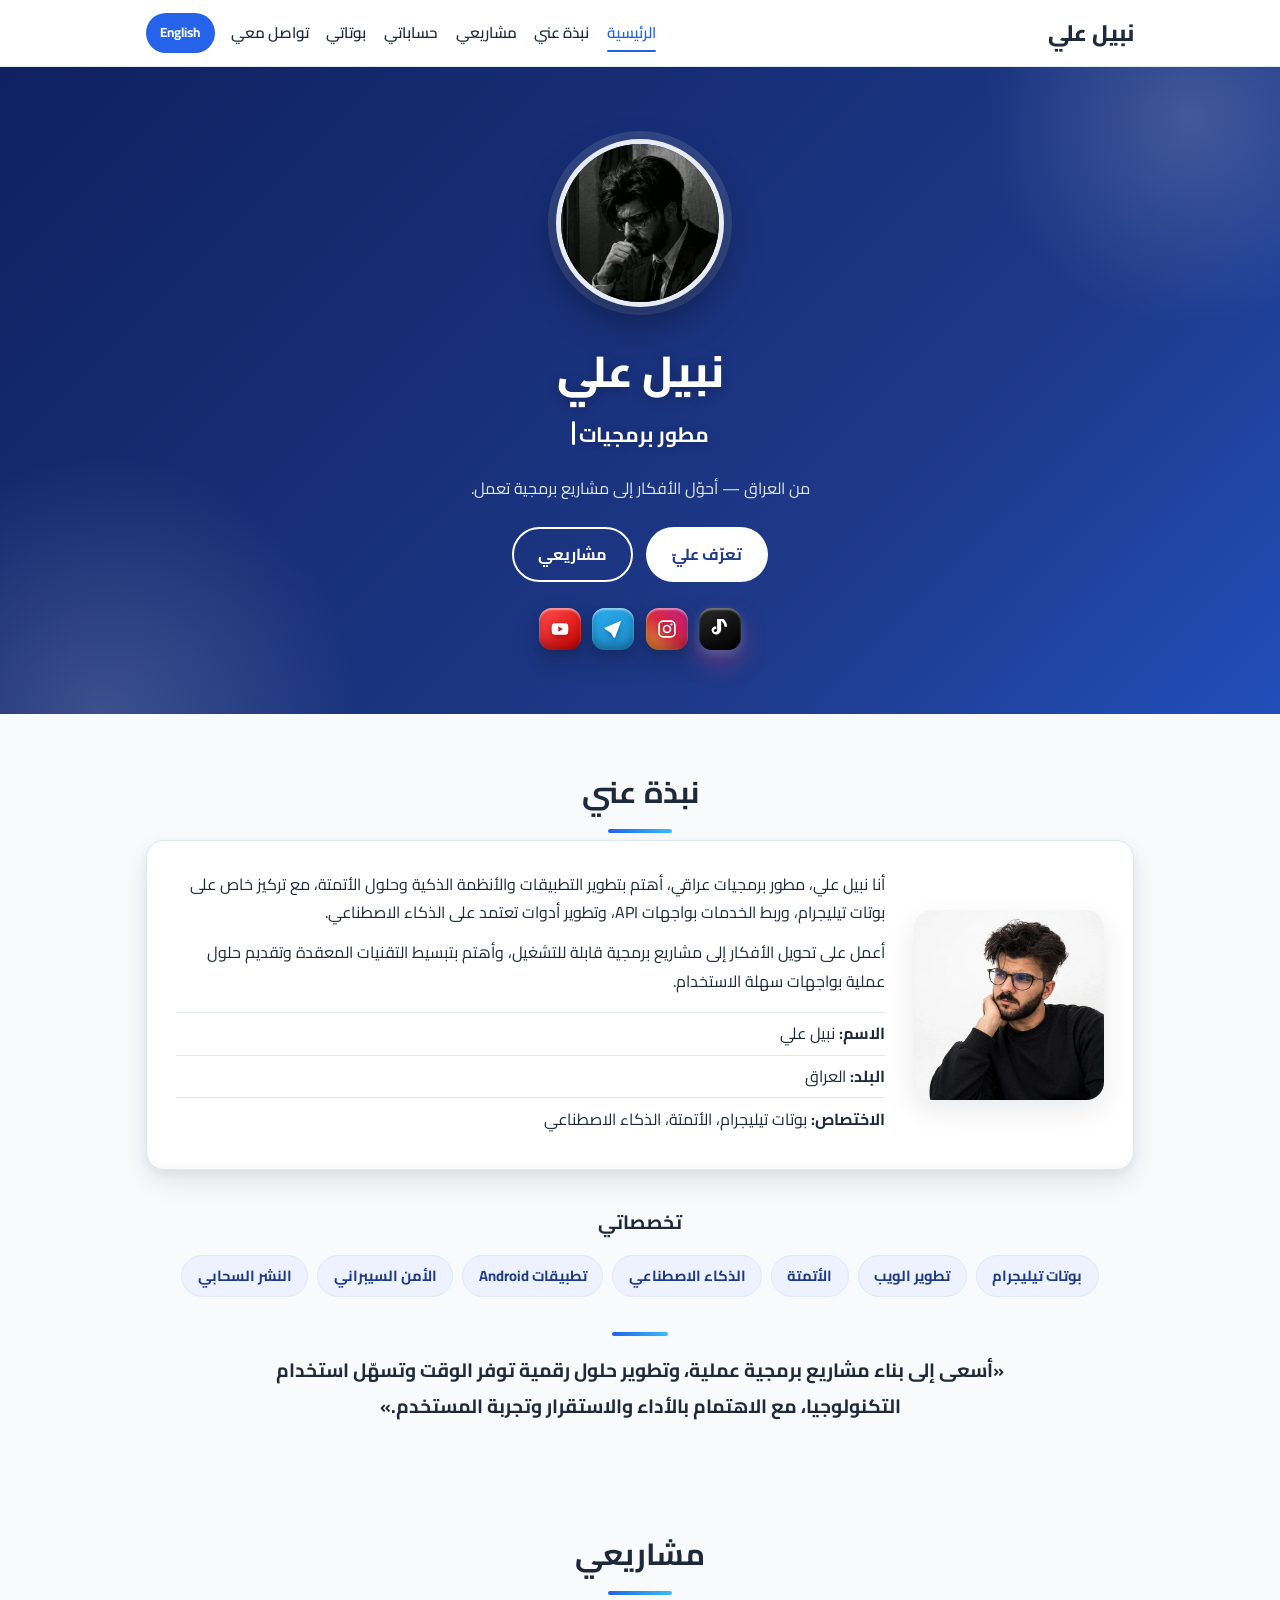
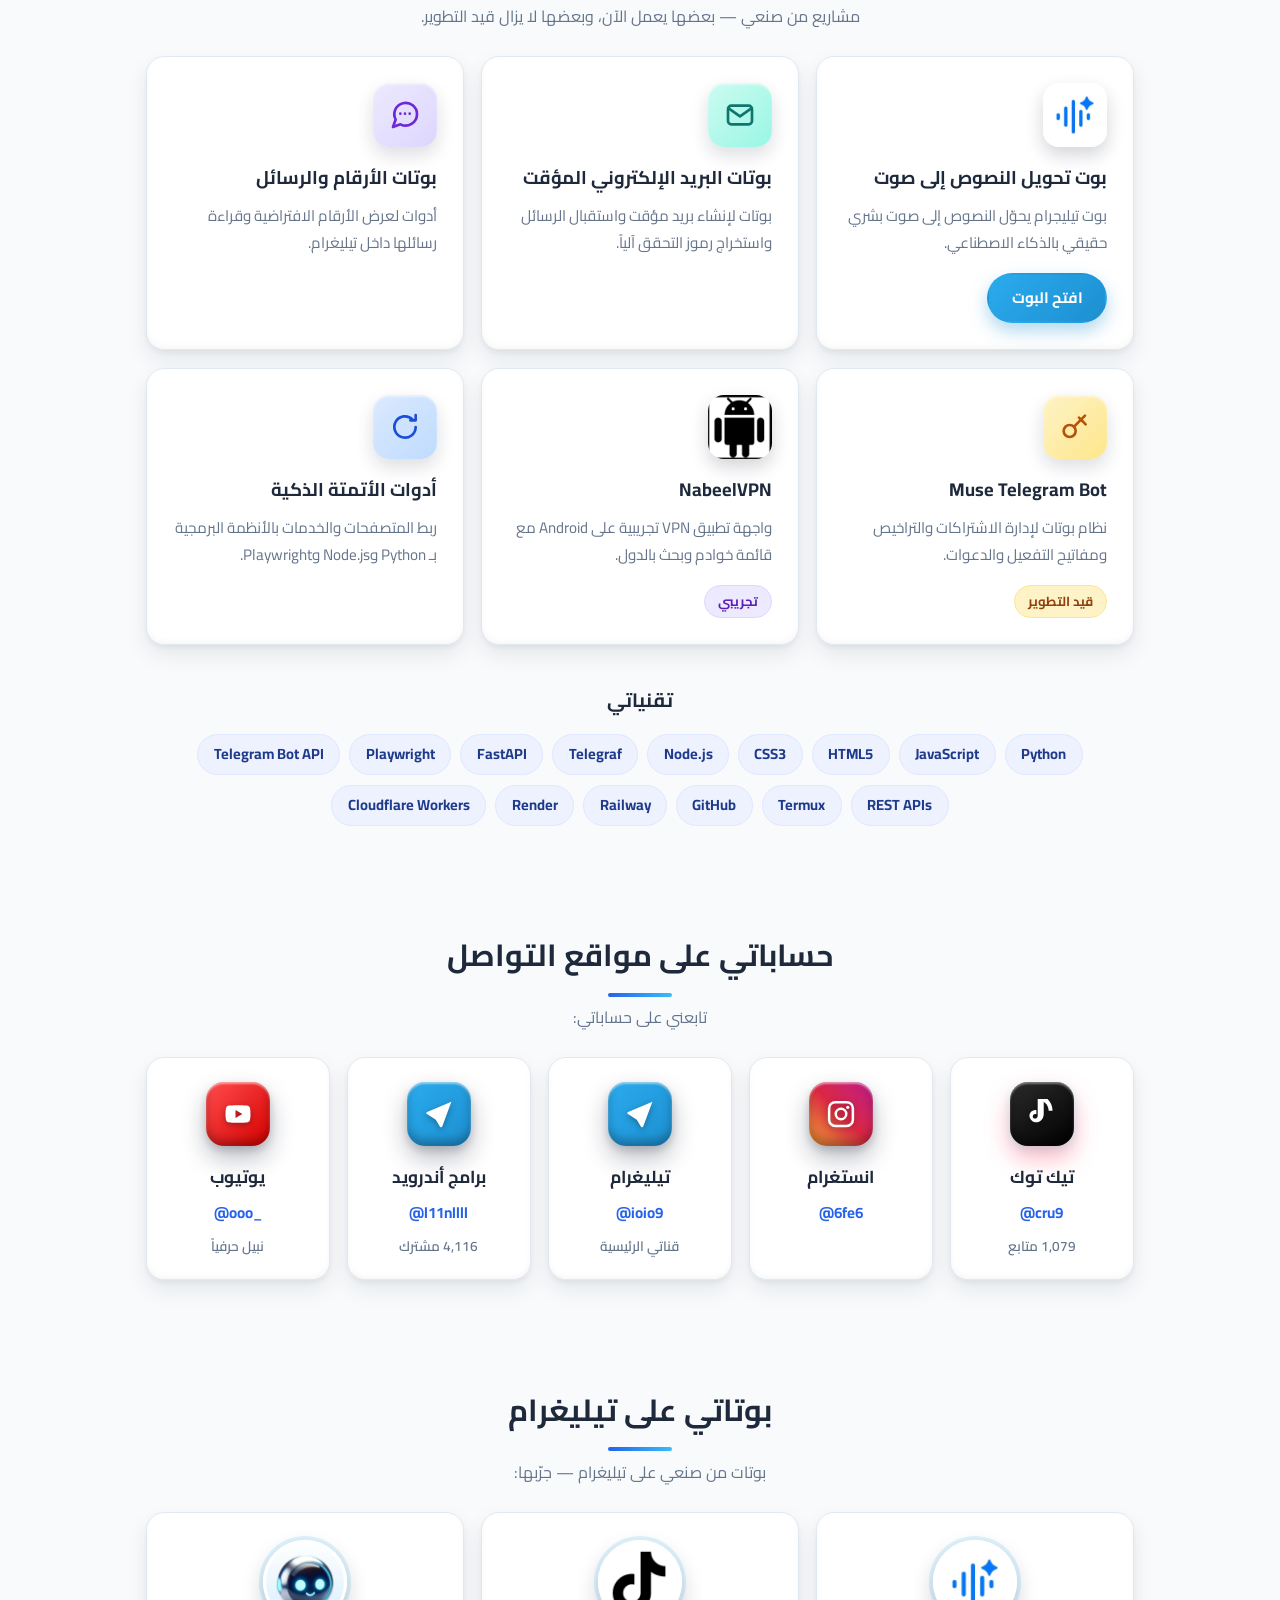
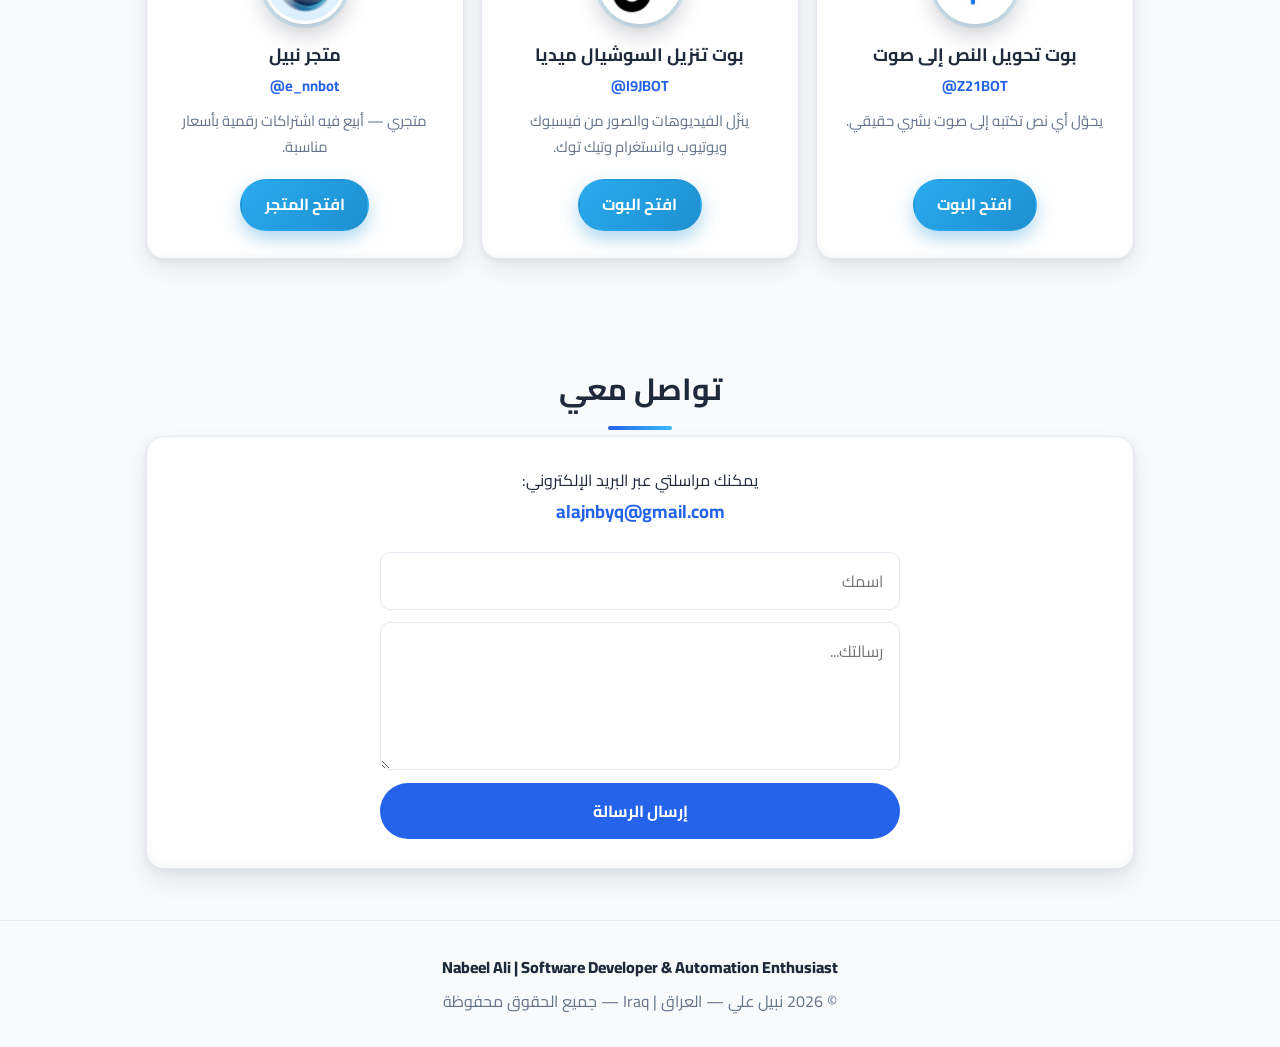
==== commit a9e3c6c2: "Simplify: fewer sections, fixed 3D tiles" ====
--- a/index.html
+++ b/index.html
@@ -82,52 +82,9 @@
     <symbol id="icon-youtube" viewBox="0 0 24 24">
       <path fill="currentColor" fill-rule="evenodd" d="M21.6 7.2a2.5 2.5 0 0 0-1.76-1.77C18.28 5 12 5 12 5s-6.28 0-7.84.43A2.5 2.5 0 0 0 2.4 7.2 26 26 0 0 0 2 12a26 26 0 0 0 .4 4.8 2.5 2.5 0 0 0 1.76 1.77C5.72 19 12 19 12 19s6.28 0 7.84-.43a2.5 2.5 0 0 0 1.76-1.77A26 26 0 0 0 22 12a26 26 0 0 0-.4-4.8zM10 15.2V8.8L15.5 12 10 15.2z"/>
     </symbol>
-    <symbol id="icon-code" viewBox="0 0 24 24">
-      <g fill="none" stroke="currentColor" stroke-width="2" stroke-linecap="round" stroke-linejoin="round">
-        <path d="M8 6 3 12l5 6"/><path d="M16 6l5 6-5 6"/><path d="M13 4l-2 16"/>
-      </g>
-    </symbol>
-    <symbol id="icon-bot" viewBox="0 0 24 24">
-      <g fill="none" stroke="currentColor" stroke-width="2" stroke-linecap="round" stroke-linejoin="round">
-        <rect x="4" y="8" width="16" height="11" rx="3"/>
-        <path d="M12 8V4"/><circle cx="12" cy="3" r="1"/>
-        <circle cx="9" cy="13" r="1" fill="currentColor" stroke="none"/>
-        <circle cx="15" cy="13" r="1" fill="currentColor" stroke="none"/>
-        <path d="M9 16.5h6"/>
-      </g>
-    </symbol>
-    <symbol id="icon-globe" viewBox="0 0 24 24">
-      <g fill="none" stroke="currentColor" stroke-width="2">
-        <circle cx="12" cy="12" r="9"/>
-        <path d="M3 12h18"/><path d="M12 3a14 14 0 0 1 0 18"/><path d="M12 3a14 14 0 0 0 0 18"/>
-      </g>
-    </symbol>
     <symbol id="icon-refresh" viewBox="0 0 24 24">
       <g fill="none" stroke="currentColor" stroke-width="2" stroke-linecap="round" stroke-linejoin="round">
         <path d="M20 12a8 8 0 1 1-2.34-5.66"/><path d="M20 3v4h-4"/>
-      </g>
-    </symbol>
-    <symbol id="icon-spark" viewBox="0 0 24 24">
-      <g fill="none" stroke="currentColor" stroke-width="2" stroke-linejoin="round">
-        <path d="M12 3l1.9 5.6L19.5 10l-5.6 1.9L12 17.5l-1.9-5.6L4.5 10l5.6-1.4L12 3z"/>
-        <path d="M18.5 15l.8 2.2 2.2.8-2.2.8-.8 2.2-.8-2.2-2.2-.8 2.2-.8.8-2.2z"/>
-      </g>
-    </symbol>
-    <symbol id="icon-phone" viewBox="0 0 24 24">
-      <g fill="none" stroke="currentColor" stroke-width="2" stroke-linecap="round">
-        <rect x="7" y="2.5" width="10" height="19" rx="2.5"/>
-        <path d="M10.5 18.5h3"/>
-      </g>
-    </symbol>
-    <symbol id="icon-shield" viewBox="0 0 24 24">
-      <g fill="none" stroke="currentColor" stroke-width="2" stroke-linecap="round" stroke-linejoin="round">
-        <path d="M12 2.5 4.5 5.5v6c0 5 3.2 8.4 7.5 10 4.3-1.6 7.5-5 7.5-10v-6L12 2.5z"/>
-        <path d="m8.8 12 2.2 2.2 4.2-4.4"/>
-      </g>
-    </symbol>
-    <symbol id="icon-cloud" viewBox="0 0 24 24">
-      <g fill="none" stroke="currentColor" stroke-width="2" stroke-linecap="round" stroke-linejoin="round">
-        <path d="M6.5 18.5a4.5 4.5 0 0 1-.4-8.98 6 6 0 0 1 11.7 1.3A3.75 3.75 0 0 1 17 18.5h-10.5z"/>
       </g>
     </symbol>
     <symbol id="icon-mail" viewBox="0 0 24 24">
@@ -163,9 +120,7 @@
     <div class="nav-links" id="navLinks">
       <a href="#home" data-ar="الرئيسية" data-en="Home">الرئيسية</a>
       <a href="#about" data-ar="نبذة عني" data-en="About">نبذة عني</a>
-      <a href="#skills" data-ar="تخصصاتي" data-en="Specialties">تخصصاتي</a>
       <a href="#projects" data-ar="مشاريعي" data-en="Projects">مشاريعي</a>
-      <a href="#photos" data-ar="صوري" data-en="Photos">صوري</a>
       <a href="#social" data-ar="حساباتي" data-en="Social">حساباتي</a>
       <a href="#bots" data-ar="بوتاتي" data-en="My bots">بوتاتي</a>
       <a href="#contact" data-ar="تواصل معي" data-en="Contact">تواصل معي</a>
@@ -197,7 +152,7 @@
   <section id="about" class="section">
     <h2 class="reveal" data-ar="نبذة عني" data-en="About me">نبذة عني</h2>
     <div class="about-card reveal">
-      <img src="images/about.jpg" alt="نبيل علي — Nabeel Ali" class="about-photo" loading="lazy">
+      <img src="images/photo1.jpg" alt="نبيل علي — Nabeel Ali" class="about-photo" loading="lazy">
       <div class="about-text">
         <p data-ar="أنا نبيل علي، مطور برمجيات عراقي، أهتم بتطوير التطبيقات والأنظمة الذكية وحلول الأتمتة، مع تركيز خاص على بوتات تيليجرام، وربط الخدمات بواجهات API، وتطوير أدوات تعتمد على الذكاء الاصطناعي." data-en="I'm Nabeel Ali, an Iraqi software developer. I build apps, smart systems and automation solutions, with a special focus on Telegram bots, connecting services through APIs, and developing AI-powered tools.">أنا نبيل علي، مطور برمجيات عراقي، أهتم بتطوير التطبيقات والأنظمة الذكية وحلول الأتمتة، مع تركيز خاص على بوتات تيليجرام، وربط الخدمات بواجهات API، وتطوير أدوات تعتمد على الذكاء الاصطناعي.</p>
         <p data-ar="أعمل على تحويل الأفكار إلى مشاريع برمجية قابلة للتشغيل، وأهتم بتبسيط التقنيات المعقدة وتقديم حلول عملية بواجهات سهلة الاستخدام." data-en="I turn ideas into working software projects, and I care about simplifying complex technologies and delivering practical solutions with easy-to-use interfaces.">أعمل على تحويل الأفكار إلى مشاريع برمجية قابلة للتشغيل، وأهتم بتبسيط التقنيات المعقدة وتقديم حلول عملية بواجهات سهلة الاستخدام.</p>
@@ -208,126 +163,62 @@
         </ul>
       </div>
     </div>
-  </section>
-
-  <section id="skills" class="section">
-    <h2 class="reveal" data-ar="تخصصاتي البرمجية" data-en="My specialties">تخصصاتي البرمجية</h2>
-    <p class="section-note reveal" data-ar="هذه أبرز المجالات التي أعمل فيها." data-en="The main areas I work in.">هذه أبرز المجالات التي أعمل فيها.</p>
-    <div class="work-grid">
-      <div class="work-card tilt reveal">
-        <span class="work-icon work-icon-blue"><svg><use href="#icon-bot"/></svg></span>
-        <h3 data-ar="تطوير بوتات تيليجرام" data-en="Telegram Bot Development">تطوير بوتات تيليجرام</h3>
-        <p data-ar="بناء بوتات تفاعلية، وإدارة الرسائل والاشتراكات، وربط الخدمات الخارجية." data-en="Building interactive bots, managing messages and subscriptions, and connecting external services.">بناء بوتات تفاعلية، وإدارة الرسائل والاشتراكات، وربط الخدمات الخارجية.</p>
-      </div>
-      <div class="work-card tilt reveal">
-        <span class="work-icon work-icon-teal"><svg><use href="#icon-globe"/></svg></span>
-        <h3 data-ar="تطوير الويب" data-en="Web Development">تطوير الويب</h3>
-        <p data-ar="العمل باستخدام HTML وCSS وJavaScript لبناء الواجهات والأدوات الإلكترونية." data-en="Working with HTML, CSS and JavaScript to build interfaces and web tools.">العمل باستخدام HTML وCSS وJavaScript لبناء الواجهات والأدوات الإلكترونية.</p>
-      </div>
-      <div class="work-card tilt reveal">
-        <span class="work-icon work-icon-violet"><svg><use href="#icon-refresh"/></svg></span>
-        <h3 data-ar="الأتمتة البرمجية" data-en="Software Automation">الأتمتة البرمجية</h3>
-        <p data-ar="استخدام Python وPlaywright لأتمتة المتصفحات والعمليات المتكررة." data-en="Using Python and Playwright to automate browsers and repetitive processes.">استخدام Python وPlaywright لأتمتة المتصفحات والعمليات المتكررة.</p>
-      </div>
-      <div class="work-card tilt reveal">
-        <span class="work-icon work-icon-amber"><svg><use href="#icon-spark"/></svg></span>
-        <h3 data-ar="الذكاء الاصطناعي" data-en="Artificial Intelligence">الذكاء الاصطناعي</h3>
-        <p data-ar="دمج أدوات الذكاء الاصطناعي في المشاريع، خصوصاً معالجة النصوص وتوليد الصوت." data-en="Integrating AI tools into projects, especially text processing and voice generation.">دمج أدوات الذكاء الاصطناعي في المشاريع، خصوصاً معالجة النصوص وتوليد الصوت.</p>
-      </div>
-      <div class="work-card tilt reveal">
-        <span class="work-icon work-icon-green"><svg><use href="#icon-phone"/></svg></span>
-        <h3 data-ar="تطوير وتحليل تطبيقات Android" data-en="Android App Development &amp; Analysis">تطوير وتحليل تطبيقات Android</h3>
-        <p data-ar="دراسة التطبيقات وتحليل بنيتها وتجربة تعديل واجهات APK." data-en="Studying apps, analysing their structure, and experimenting with modifying APK interfaces.">دراسة التطبيقات وتحليل بنيتها وتجربة تعديل واجهات APK.</p>
-      </div>
-      <div class="work-card tilt reveal">
-        <span class="work-icon work-icon-red"><svg><use href="#icon-shield"/></svg></span>
-        <h3 data-ar="الأمن السيبراني" data-en="Cybersecurity">الأمن السيبراني</h3>
-        <p data-ar="الاهتمام بتحليل التطبيقات، وفهم الاتصالات البرمجية وواجهات API." data-en="Analysing apps and understanding software communications and APIs.">الاهتمام بتحليل التطبيقات، وفهم الاتصالات البرمجية وواجهات API.</p>
-      </div>
-      <div class="work-card tilt reveal">
-        <span class="work-icon work-icon-sky"><svg><use href="#icon-cloud"/></svg></span>
-        <h3 data-ar="النشر السحابي" data-en="Cloud Deployment">النشر السحابي</h3>
-        <p data-ar="تشغيل وإدارة البوتات والخدمات باستخدام منصات الاستضافة السحابية." data-en="Running and managing bots and services on cloud hosting platforms.">تشغيل وإدارة البوتات والخدمات باستخدام منصات الاستضافة السحابية.</p>
-      </div>
-    </div>
+    <h3 class="chips-title reveal" data-ar="تخصصاتي" data-en="My specialties">تخصصاتي</h3>
+    <div class="chips chips-center reveal">
+      <span class="chip" data-ar="بوتات تيليجرام" data-en="Telegram Bots">بوتات تيليجرام</span>
+      <span class="chip" data-ar="تطوير الويب" data-en="Web Development">تطوير الويب</span>
+      <span class="chip" data-ar="الأتمتة" data-en="Automation">الأتمتة</span>
+      <span class="chip" data-ar="الذكاء الاصطناعي" data-en="AI">الذكاء الاصطناعي</span>
+      <span class="chip" data-ar="تطبيقات Android" data-en="Android Apps">تطبيقات Android</span>
+      <span class="chip" data-ar="الأمن السيبراني" data-en="Cybersecurity">الأمن السيبراني</span>
+      <span class="chip" data-ar="النشر السحابي" data-en="Cloud Deployment">النشر السحابي</span>
+    </div>
+    <p class="about-vision reveal" data-ar="«أسعى إلى بناء مشاريع برمجية عملية، وتطوير حلول رقمية توفر الوقت وتسهّل استخدام التكنولوجيا، مع الاهتمام بالأداء والاستقرار وتجربة المستخدم.»" data-en="“I aim to build practical software projects and develop digital solutions that save time and make technology easier to use, with a focus on performance, stability and user experience.”">«أسعى إلى بناء مشاريع برمجية عملية، وتطوير حلول رقمية توفر الوقت وتسهّل استخدام التكنولوجيا، مع الاهتمام بالأداء والاستقرار وتجربة المستخدم.»</p>
   </section>
 
   <section id="projects" class="section">
-    <h2 class="reveal" data-ar="أعمالي ومشاريعي" data-en="My work &amp; projects">أعمالي ومشاريعي</h2>
+    <h2 class="reveal" data-ar="مشاريعي" data-en="My projects">مشاريعي</h2>
     <p class="section-note reveal" data-ar="مشاريع من صنعي — بعضها يعمل الآن، وبعضها لا يزال قيد التطوير." data-en="Projects I built — some are live now, some are still in development.">مشاريع من صنعي — بعضها يعمل الآن، وبعضها لا يزال قيد التطوير.</p>
     <div class="work-grid">
       <div class="work-card tilt reveal">
         <img src="images/bot-z21.jpg" alt="@Z21BOT" class="work-icon-img" loading="lazy">
         <h3 data-ar="بوت تحويل النصوص إلى صوت" data-en="Text-to-Voice Bot">بوت تحويل النصوص إلى صوت</h3>
-        <p data-ar="بوت تيليجرام يستخدم تقنيات الذكاء الاصطناعي لتحويل النصوص المكتوبة إلى مقاطع صوتية، بهدف تسهيل إنشاء المحتوى الصوتي." data-en="A Telegram bot that uses AI to turn written text into audio clips, making it easier to create audio content.">بوت تيليجرام يستخدم تقنيات الذكاء الاصطناعي لتحويل النصوص المكتوبة إلى مقاطع صوتية، بهدف تسهيل إنشاء المحتوى الصوتي.</p>
+        <p data-ar="بوت تيليجرام يحوّل النصوص إلى صوت بشري حقيقي بالذكاء الاصطناعي." data-en="A Telegram bot that turns text into a real human voice with AI.">بوت تيليجرام يحوّل النصوص إلى صوت بشري حقيقي بالذكاء الاصطناعي.</p>
         <a href="https://t.me/Z21BOT" target="_blank" rel="noopener" class="btn btn-bot card-link" data-ar="افتح البوت" data-en="Open bot">افتح البوت</a>
       </div>
       <div class="work-card tilt reveal">
         <span class="work-icon work-icon-teal"><svg><use href="#icon-mail"/></svg></span>
         <h3 data-ar="بوتات البريد الإلكتروني المؤقت" data-en="Temporary Email Bots">بوتات البريد الإلكتروني المؤقت</h3>
-        <p data-ar="العمل على تطوير بوتات لإنشاء عناوين بريد مؤقتة، واستقبال الرسائل، واستخراج رموز التحقق بصورة آلية، مع دعم خدمات بريد متعددة." data-en="Building bots that create temporary email addresses, receive messages, and extract verification codes automatically, with support for multiple mail services.">العمل على تطوير بوتات لإنشاء عناوين بريد مؤقتة، واستقبال الرسائل، واستخراج رموز التحقق بصورة آلية، مع دعم خدمات بريد متعددة.</p>
+        <p data-ar="بوتات لإنشاء بريد مؤقت واستقبال الرسائل واستخراج رموز التحقق آلياً." data-en="Bots that create temporary emails, receive messages, and extract verification codes automatically.">بوتات لإنشاء بريد مؤقت واستقبال الرسائل واستخراج رموز التحقق آلياً.</p>
       </div>
       <div class="work-card tilt reveal">
         <span class="work-icon work-icon-violet"><svg><use href="#icon-chat"/></svg></span>
         <h3 data-ar="بوتات الأرقام والرسائل" data-en="Numbers &amp; Messages Bots">بوتات الأرقام والرسائل</h3>
-        <p data-ar="تطوير وتجربة أدوات لعرض الأرقام الافتراضية وقراءة الرسائل المتاحة من الخدمات المرتبطة بها، عبر واجهات تفاعلية داخل تيليغرام." data-en="Developing and testing tools that display virtual numbers and read messages from linked services, through interactive interfaces inside Telegram.">تطوير وتجربة أدوات لعرض الأرقام الافتراضية وقراءة الرسائل المتاحة من الخدمات المرتبطة بها، عبر واجهات تفاعلية داخل تيليغرام.</p>
+        <p data-ar="أدوات لعرض الأرقام الافتراضية وقراءة رسائلها داخل تيليغرام." data-en="Tools that display virtual numbers and read their messages inside Telegram.">أدوات لعرض الأرقام الافتراضية وقراءة رسائلها داخل تيليغرام.</p>
       </div>
       <div class="work-card tilt reveal">
         <span class="work-icon work-icon-amber"><svg><use href="#icon-key"/></svg></span>
         <h3>Muse Telegram Bot</h3>
-        <p data-ar="مشروع لتطوير نظام بوتات وإدارة الاشتراكات والتراخيص، يتضمن مفاتيح التفعيل، ونظام الدعوات، وإدارة صلاحيات المستخدمين. بعض مكوناته لا تزال قيد التطوير والاختبار." data-en="A project to build a bot system with subscription and licence management, including activation keys, an invite system, and user permission management. Some components are still in development and testing.">مشروع لتطوير نظام بوتات وإدارة الاشتراكات والتراخيص، يتضمن مفاتيح التفعيل، ونظام الدعوات، وإدارة صلاحيات المستخدمين. بعض مكوناته لا تزال قيد التطوير والاختبار.</p>
+        <p data-ar="نظام بوتات لإدارة الاشتراكات والتراخيص ومفاتيح التفعيل والدعوات." data-en="A bot system for managing subscriptions, licences, activation keys and invites.">نظام بوتات لإدارة الاشتراكات والتراخيص ومفاتيح التفعيل والدعوات.</p>
         <span class="badge badge-dev" data-ar="قيد التطوير" data-en="In development">قيد التطوير</span>
       </div>
       <div class="work-card tilt reveal">
         <img src="images/android-logo.jpg" alt="NabeelVPN" class="work-icon-img" loading="lazy">
         <h3>NabeelVPN</h3>
-        <p data-ar="مشروع تجريبي لتطوير وتخصيص واجهة تطبيق VPN على Android، يشمل تنظيم قائمة الخوادم، والبحث عن الدول، ودعم اللغتين العربية والإنجليزية. المشروع لا يزال ضمن التجارب التقنية." data-en="An experimental project to develop and customise a VPN app interface on Android, including organising the server list, searching countries, and supporting Arabic and English. The project is still part of my technical experiments.">مشروع تجريبي لتطوير وتخصيص واجهة تطبيق VPN على Android، يشمل تنظيم قائمة الخوادم، والبحث عن الدول، ودعم اللغتين العربية والإنجليزية. المشروع لا يزال ضمن التجارب التقنية.</p>
+        <p data-ar="واجهة تطبيق VPN تجريبية على Android مع قائمة خوادم وبحث بالدول." data-en="An experimental Android VPN app interface with a server list and country search.">واجهة تطبيق VPN تجريبية على Android مع قائمة خوادم وبحث بالدول.</p>
         <span class="badge badge-exp" data-ar="تجريبي" data-en="Experimental">تجريبي</span>
       </div>
       <div class="work-card tilt reveal">
         <span class="work-icon work-icon-blue"><svg><use href="#icon-refresh"/></svg></span>
         <h3 data-ar="أدوات الأتمتة الذكية" data-en="Smart Automation Tools">أدوات الأتمتة الذكية</h3>
-        <p data-ar="تجارب ومشاريع لربط المتصفحات والخدمات الخارجية بالأنظمة البرمجية باستخدام Python وNode.js وPlaywright، بهدف تقليل العمل اليدوي وتحسين تنفيذ المهام." data-en="Experiments and projects connecting browsers and external services to software systems using Python, Node.js and Playwright, to reduce manual work and improve how tasks are executed.">تجارب ومشاريع لربط المتصفحات والخدمات الخارجية بالأنظمة البرمجية باستخدام Python وNode.js وPlaywright، بهدف تقليل العمل اليدوي وتحسين تنفيذ المهام.</p>
-      </div>
-    </div>
-  </section>
-
-  <section id="tech" class="section">
-    <h2 class="reveal" data-ar="اللغات والتقنيات" data-en="Languages &amp; technologies">اللغات والتقنيات</h2>
-    <p class="section-note reveal" data-ar="الأدوات التي أبني بها." data-en="The tools I build with.">الأدوات التي أبني بها.</p>
-    <div class="tech-groups">
-      <div class="tech-group reveal">
-        <h3 data-ar="لغات البرمجة وتقنيات الويب" data-en="Programming languages &amp; web technologies">لغات البرمجة وتقنيات الويب</h3>
-        <div class="chips">
-          <span class="chip">Python</span><span class="chip">JavaScript</span><span class="chip">HTML5</span><span class="chip">CSS3</span><span class="chip">Node.js</span>
-        </div>
-      </div>
-      <div class="tech-group reveal">
-        <h3 data-ar="المكتبات والأطر" data-en="Libraries &amp; frameworks">المكتبات والأطر</h3>
-        <div class="chips">
-          <span class="chip">Telegraf</span><span class="chip">FastAPI</span><span class="chip">Playwright</span><span class="chip">Requests</span><span class="chip">Telegram Bot API</span><span class="chip">REST APIs</span>
-        </div>
-      </div>
-      <div class="tech-group reveal">
-        <h3 data-ar="بيئات وأدوات التطوير" data-en="Environments &amp; dev tools">بيئات وأدوات التطوير</h3>
-        <div class="chips">
-          <span class="chip">Termux</span><span class="chip">Ubuntu / Linux</span><span class="chip">GitHub</span><span class="chip">Railway</span><span class="chip">Render</span><span class="chip">Cloudflare Workers</span><span class="chip">Telegram Serverless</span><span class="chip">GitHub Actions</span>
-        </div>
-      </div>
-    </div>
-  </section>
-
-  <section id="photos" class="section">
-    <h2 class="reveal" data-ar="صوري" data-en="My photos">صوري</h2>
-    <div class="gallery-feature reveal">
-      <figure class="portrait-frame">
-        <img src="images/photo1.jpg" alt="نبيل علي — صورتي" loading="lazy">
-        <figcaption data-ar="نبيل علي — العراق" data-en="Nabeel Ali — Iraq">نبيل علي — العراق</figcaption>
-      </figure>
-      <blockquote class="vision-quote">
-        <p data-ar="أسعى إلى بناء مشاريع برمجية عملية، وتطوير حلول رقمية توفر الوقت وتسهّل استخدام التكنولوجيا، مع الاهتمام بالأداء والاستقرار وتجربة المستخدم." data-en="I aim to build practical software projects and develop digital solutions that save time and make technology easier to use, with a focus on performance, stability and user experience.">أسعى إلى بناء مشاريع برمجية عملية، وتطوير حلول رقمية توفر الوقت وتسهّل استخدام التكنولوجيا، مع الاهتمام بالأداء والاستقرار وتجربة المستخدم.</p>
-        <cite data-ar="— نبيل علي" data-en="— Nabeel Ali">— نبيل علي</cite>
-      </blockquote>
+        <p data-ar="ربط المتصفحات والخدمات بالأنظمة البرمجية بـ Python وNode.js وPlaywright." data-en="Connecting browsers and services to software systems with Python, Node.js and Playwright.">ربط المتصفحات والخدمات بالأنظمة البرمجية بـ Python وNode.js وPlaywright.</p>
+      </div>
+    </div>
+    <div class="stack reveal">
+      <h3 data-ar="تقنياتي" data-en="My stack">تقنياتي</h3>
+      <div class="chips chips-center">
+        <span class="chip">Python</span><span class="chip">JavaScript</span><span class="chip">HTML5</span><span class="chip">CSS3</span><span class="chip">Node.js</span><span class="chip">Telegraf</span><span class="chip">FastAPI</span><span class="chip">Playwright</span><span class="chip">Telegram Bot API</span><span class="chip">REST APIs</span><span class="chip">Termux</span><span class="chip">GitHub</span><span class="chip">Railway</span><span class="chip">Render</span><span class="chip">Cloudflare Workers</span>
+      </div>
     </div>
   </section>
 
@@ -395,16 +286,6 @@
     </div>
   </section>
 
-  <section id="vision" class="section">
-    <h2 class="reveal" data-ar="رؤيتي" data-en="My vision">رؤيتي</h2>
-    <div class="vision-card reveal">
-      <p class="vision-interests" data-ar="أهتم بتطوير أنظمة متكاملة تجمع بين البرمجة والذكاء الاصطناعي والخدمات السحابية، وأواصل تجربة تقنيات جديدة في مجال تطبيقات Android والبوتات الذكية والأتمتة." data-en="I'm interested in building integrated systems that combine programming, artificial intelligence and cloud services, and I keep experimenting with new technologies in Android apps, smart bots and automation.">أهتم بتطوير أنظمة متكاملة تجمع بين البرمجة والذكاء الاصطناعي والخدمات السحابية، وأواصل تجربة تقنيات جديدة في مجال تطبيقات Android والبوتات الذكية والأتمتة.</p>
-      <blockquote class="vision-quote vision-quote-full">
-        <p data-ar="أسعى إلى بناء مشاريع برمجية عملية، وتطوير حلول رقمية توفر الوقت وتسهّل استخدام التكنولوجيا، مع الاهتمام بالأداء والاستقرار وتجربة المستخدم." data-en="I aim to build practical software projects and develop digital solutions that save time and make technology easier to use, with a focus on performance, stability and user experience.">أسعى إلى بناء مشاريع برمجية عملية، وتطوير حلول رقمية توفر الوقت وتسهّل استخدام التكنولوجيا، مع الاهتمام بالأداء والاستقرار وتجربة المستخدم.</p>
-      </blockquote>
-    </div>
-  </section>
-
   <section id="contact" class="section">
     <h2 class="reveal" data-ar="تواصل معي" data-en="Contact me">تواصل معي</h2>
     <div class="contact-card reveal">
--- a/styles.css
+++ b/styles.css
@@ -32,12 +32,10 @@
 body.js-anim .reveal.visible { opacity: 1; transform: none; }
 body.js-anim .work-grid .reveal:nth-child(2),
 body.js-anim .social-grid .reveal:nth-child(2),
-body.js-anim .bot-grid .reveal:nth-child(2),
-body.js-anim .tech-groups .reveal:nth-child(2) { transition-delay: .09s; }
+body.js-anim .bot-grid .reveal:nth-child(2) { transition-delay: .09s; }
 body.js-anim .work-grid .reveal:nth-child(3),
 body.js-anim .social-grid .reveal:nth-child(3),
-body.js-anim .bot-grid .reveal:nth-child(3),
-body.js-anim .tech-groups .reveal:nth-child(3) { transition-delay: .18s; }
+body.js-anim .bot-grid .reveal:nth-child(3) { transition-delay: .18s; }
 body.js-anim .work-grid .reveal:nth-child(4),
 body.js-anim .social-grid .reveal:nth-child(4) { transition-delay: .27s; }
 body.js-anim .work-grid .reveal:nth-child(5),
@@ -141,14 +139,13 @@
     0 4px 8px rgba(15,23,42,.16),
     inset 0 2px 2px rgba(255,255,255,.5),
     inset 0 -6px 10px rgba(0,0,0,.28);
-  transform: perspective(500px) rotateX(8deg);
   transition: transform .25s ease, box-shadow .25s ease;
 }
 .tile-3d svg { width: 30px; height: 30px; display: block; filter: drop-shadow(0 2px 3px rgba(0,0,0,.3)); }
 .tile-3d.mini { width: 42px; height: 42px; border-radius: 13px; }
 .tile-3d.mini svg { width: 20px; height: 20px; }
 a.tile-3d:hover, .social-card:hover .tile-3d {
-  transform: perspective(500px) rotateX(-10deg) rotateY(10deg) translateY(-4px) scale(1.06);
+  transform: translateY(-4px) scale(1.06);
   box-shadow:
     0 20px 34px rgba(15,23,42,.34),
     0 6px 12px rgba(15,23,42,.2),
@@ -178,7 +175,11 @@
 .about-card, .contact-card {
   background: var(--card); border: 1px solid var(--border);
   border-radius: var(--radius); padding: 1.8rem;
-  box-shadow: var(--shadow-sm);
+  box-shadow:
+    0 12px 26px rgba(15,23,42,.09),
+    0 3px 8px rgba(15,23,42,.05),
+    inset 0 1px 0 rgba(255,255,255,.95),
+    inset 0 -3px 8px rgba(15,23,42,.03);
 }
 .about-card { display: flex; gap: 1.8rem; align-items: center; }
 .about-photo {
@@ -190,6 +191,16 @@
 .about-text p + p { margin-top: .7rem; }
 .facts { list-style: none; margin-top: 1rem; }
 .facts li { padding: .4rem 0; border-top: 1px solid var(--border); }
+.chips-title { text-align: center; font-size: 1.2rem; margin: 2.2rem 0 1rem; }
+.chips-center { justify-content: center; }
+.about-vision {
+  max-width: 760px; margin: 2.2rem auto 0; text-align: center;
+  font-size: 1.2rem; font-weight: 700; line-height: 1.9;
+}
+.about-vision::before {
+  content: ""; display: block; width: 56px; height: 4px; margin: 0 auto 1rem;
+  border-radius: 999px; background: linear-gradient(90deg, #2563eb, #38bdf8);
+}
 
 /* Work / skills / projects */
 .work-grid {
@@ -199,11 +210,22 @@
 .work-card {
   background: var(--card); border: 1px solid var(--border);
   border-radius: var(--radius); padding: 1.6rem;
-  box-shadow: var(--shadow-sm);
+  box-shadow:
+    0 10px 22px rgba(15,23,42,.08),
+    0 3px 6px rgba(15,23,42,.05),
+    inset 0 1px 0 rgba(255,255,255,.95),
+    inset 0 -3px 6px rgba(15,23,42,.03);
   display: flex; flex-direction: column;
   transition: transform .2s ease, box-shadow .2s ease;
 }
-.work-card:hover { transform: translateY(-4px); box-shadow: var(--shadow-md); }
+.work-card:hover {
+  transform: translateY(-4px);
+  box-shadow:
+    0 18px 36px rgba(15,23,42,.14),
+    0 6px 12px rgba(15,23,42,.08),
+    inset 0 1px 0 rgba(255,255,255,.95),
+    inset 0 -3px 6px rgba(15,23,42,.03);
+}
 .work-card h3 { margin-bottom: .5rem; font-size: 1.15rem; }
 .work-card p { color: var(--muted); font-size: .95rem; }
 .work-card .badge, .work-card .card-link { margin-top: auto; }
@@ -223,9 +245,7 @@
 .work-icon-amber { background: linear-gradient(135deg, #fef3c7, #fde68a); color: #b45309; }
 .work-icon-teal { background: linear-gradient(135deg, #ccfbf1, #99f6e4); color: #0f766e; }
 .work-icon-violet { background: linear-gradient(135deg, #ede9fe, #ddd6fe); color: #6d28d9; }
-.work-icon-green { background: linear-gradient(135deg, #dcfce7, #bbf7d0); color: #15803d; }
-.work-icon-red { background: linear-gradient(135deg, #fee2e2, #fecaca); color: #b91c1c; }
-.work-icon-sky { background: linear-gradient(135deg, #e0f2fe, #bae6fd); color: #0369a1; }
+
 .badge {
   align-self: flex-start;
   display: inline-block; padding: .25rem .8rem; border-radius: 999px;
@@ -238,14 +258,9 @@
 /* 3D tilt cards (JS-driven; falls back to the CSS hover lift) */
 .tilt { transform-style: preserve-3d; will-change: transform; }
 
-/* Tech */
-.tech-groups { display: flex; flex-direction: column; gap: 1.1rem; }
-.tech-group {
-  background: var(--card); border: 1px solid var(--border);
-  border-radius: var(--radius); padding: 1.5rem 1.6rem;
-  box-shadow: var(--shadow-sm);
-}
-.tech-group h3 { font-size: 1.1rem; margin-bottom: .9rem; }
+/* Chips + stack */
+.stack { margin-top: 2.4rem; text-align: center; }
+.stack h3 { font-size: 1.2rem; margin-bottom: 1rem; }
 .chips { display: flex; flex-wrap: wrap; gap: .6rem; }
 .chip {
   padding: .4rem .95rem; border-radius: 999px;
@@ -260,44 +275,6 @@
   box-shadow: 0 10px 20px rgba(37,99,235,.35);
 }
 
-/* Gallery — elegant editorial feature */
-.gallery-feature {
-  display: flex; gap: 2.4rem; align-items: center;
-  max-width: 880px; margin: 0 auto;
-  background: var(--card); border: 1px solid var(--border);
-  border-radius: 22px; padding: 2.2rem;
-  box-shadow: var(--shadow-sm);
-}
-.portrait-frame { flex: 0 0 280px; text-align: center; }
-.portrait-frame img {
-  width: 100%; aspect-ratio: 1; object-fit: cover; display: block;
-  border-radius: 18px;
-  box-shadow: var(--shadow-lg), 0 0 0 1px rgba(15,23,42,.06);
-  transition: transform .4s ease;
-}
-.portrait-frame:hover img { transform: scale(1.02); }
-.portrait-frame figcaption { margin-top: .9rem; color: var(--muted); font-weight: 700; font-size: .95rem; }
-.vision-quote { flex: 1; min-width: 0; position: relative; padding-top: 2.2rem; }
-.vision-quote::before {
-  content: "\201C"; position: absolute; top: -0.6rem; inset-inline-start: 0;
-  font-size: 5rem; line-height: 1; color: #dbeafe; font-family: Georgia, serif;
-}
-.vision-quote p { font-size: 1.35rem; font-weight: 700; line-height: 1.9; color: var(--text); }
-.vision-quote cite { display: block; margin-top: 1rem; font-style: normal; color: var(--muted); font-weight: 700; }
-
-/* Vision */
-.vision-card {
-  background: linear-gradient(135deg, #0f2160, #1e3a8a 60%, #2563eb);
-  border-radius: 22px; padding: 2.4rem 2.2rem;
-  color: #fff; text-align: center;
-  box-shadow: var(--shadow-lg);
-}
-.vision-interests { opacity: .92; max-width: 720px; margin: 0 auto 1.6rem; font-size: 1.05rem; }
-.vision-quote-full { padding-top: 0; max-width: 720px; margin: 0 auto; }
-.vision-quote-full::before { display: none; }
-.vision-quote-full p { color: #fff; font-size: 1.3rem; }
-.vision-card .vision-quote { border-top: 1px solid rgba(255,255,255,.25); padding-top: 1.6rem; }
-
 /* Social */
 .social-grid {
   display: grid; grid-template-columns: repeat(auto-fill, minmax(175px, 1fr));
@@ -308,10 +285,21 @@
   border-radius: var(--radius); padding: 1.5rem 1rem 1.3rem;
   display: flex; flex-direction: column; align-items: center; gap: .45rem;
   color: var(--text); font-weight: 700; text-align: center;
-  box-shadow: var(--shadow-sm);
+  box-shadow:
+    0 10px 22px rgba(15,23,42,.08),
+    0 3px 6px rgba(15,23,42,.05),
+    inset 0 1px 0 rgba(255,255,255,.95),
+    inset 0 -3px 6px rgba(15,23,42,.03);
   transition: transform .2s ease, box-shadow .2s ease;
 }
-.social-card:hover { text-decoration: none; transform: translateY(-4px); box-shadow: var(--shadow-md); }
+.social-card:hover {
+  text-decoration: none; transform: translateY(-4px);
+  box-shadow:
+    0 18px 36px rgba(15,23,42,.14),
+    0 6px 12px rgba(15,23,42,.08),
+    inset 0 1px 0 rgba(255,255,255,.95),
+    inset 0 -3px 6px rgba(15,23,42,.03);
+}
 .social-card .tile-3d { margin-bottom: .5rem; }
 .social-name { font-size: 1.08rem; }
 .social-handle { color: var(--accent); font-weight: 700; font-size: .95rem; }
@@ -326,10 +314,21 @@
   background: var(--card); border: 1px solid var(--border);
   border-radius: var(--radius); padding: 1.7rem 1.4rem;
   display: flex; flex-direction: column; align-items: center; text-align: center;
-  box-shadow: var(--shadow-sm);
+  box-shadow:
+    0 10px 22px rgba(15,23,42,.08),
+    0 3px 6px rgba(15,23,42,.05),
+    inset 0 1px 0 rgba(255,255,255,.95),
+    inset 0 -3px 6px rgba(15,23,42,.03);
   transition: transform .2s ease, box-shadow .2s ease;
 }
-.bot-card:hover { transform: translateY(-4px); box-shadow: var(--shadow-md); }
+.bot-card:hover {
+  transform: translateY(-4px);
+  box-shadow:
+    0 18px 36px rgba(15,23,42,.14),
+    0 6px 12px rgba(15,23,42,.08),
+    inset 0 1px 0 rgba(255,255,255,.95),
+    inset 0 -3px 6px rgba(15,23,42,.03);
+}
 .bot-avatar {
   width: 84px; height: 84px; object-fit: cover; border-radius: 50%;
   border: 3px solid #fff; margin-bottom: .9rem;
@@ -383,11 +382,7 @@
   .about-card { flex-direction: column; text-align: center; }
   .about-photo { width: 150px; height: 150px; }
   .section { padding: 2.4rem 1rem; }
-  .gallery-feature { flex-direction: column; gap: 1.6rem; padding: 1.6rem; text-align: center; }
-  .portrait-frame { flex: none; width: 100%; max-width: 300px; }
-  .vision-quote { padding-top: 1.8rem; }
-  .vision-quote p { font-size: 1.15rem; }
-  .vision-card { padding: 1.8rem 1.4rem; }
+  .about-vision { font-size: 1.08rem; }
 }
 
 /* Respect reduced-motion preferences */
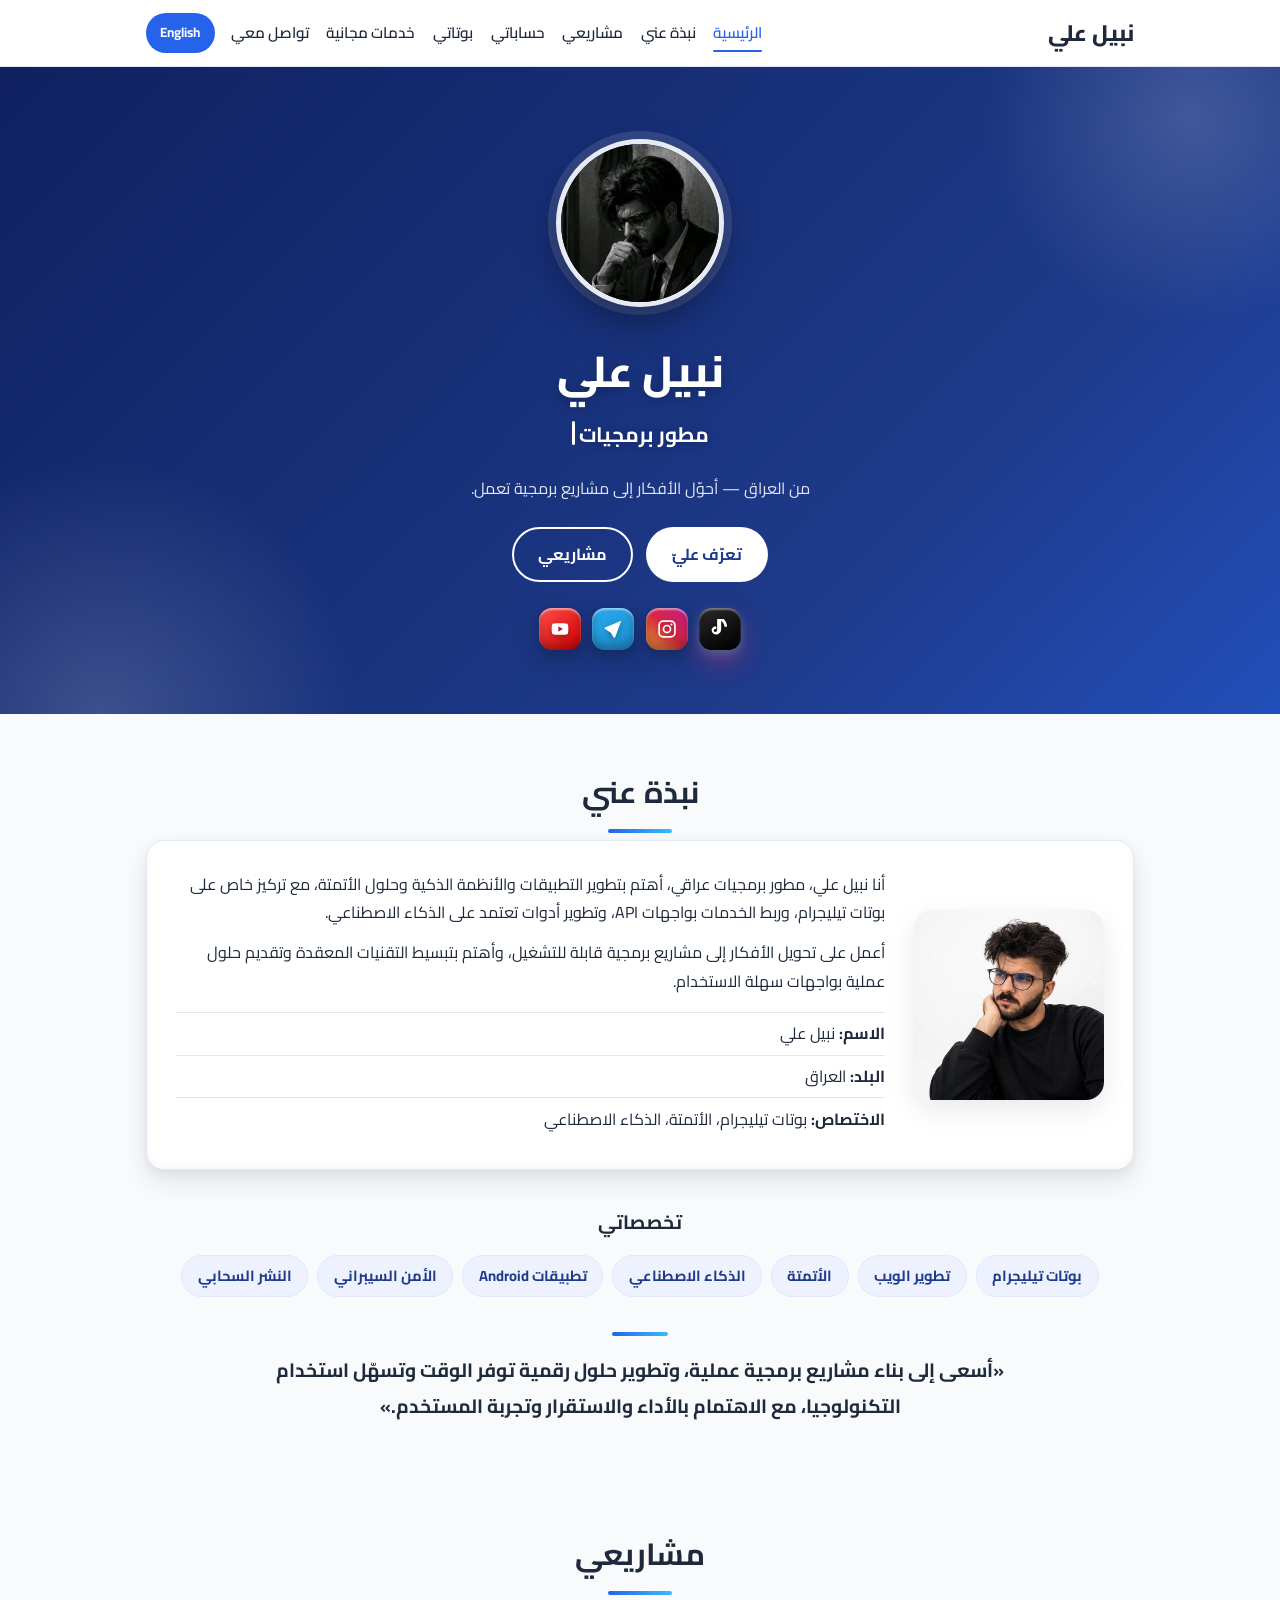
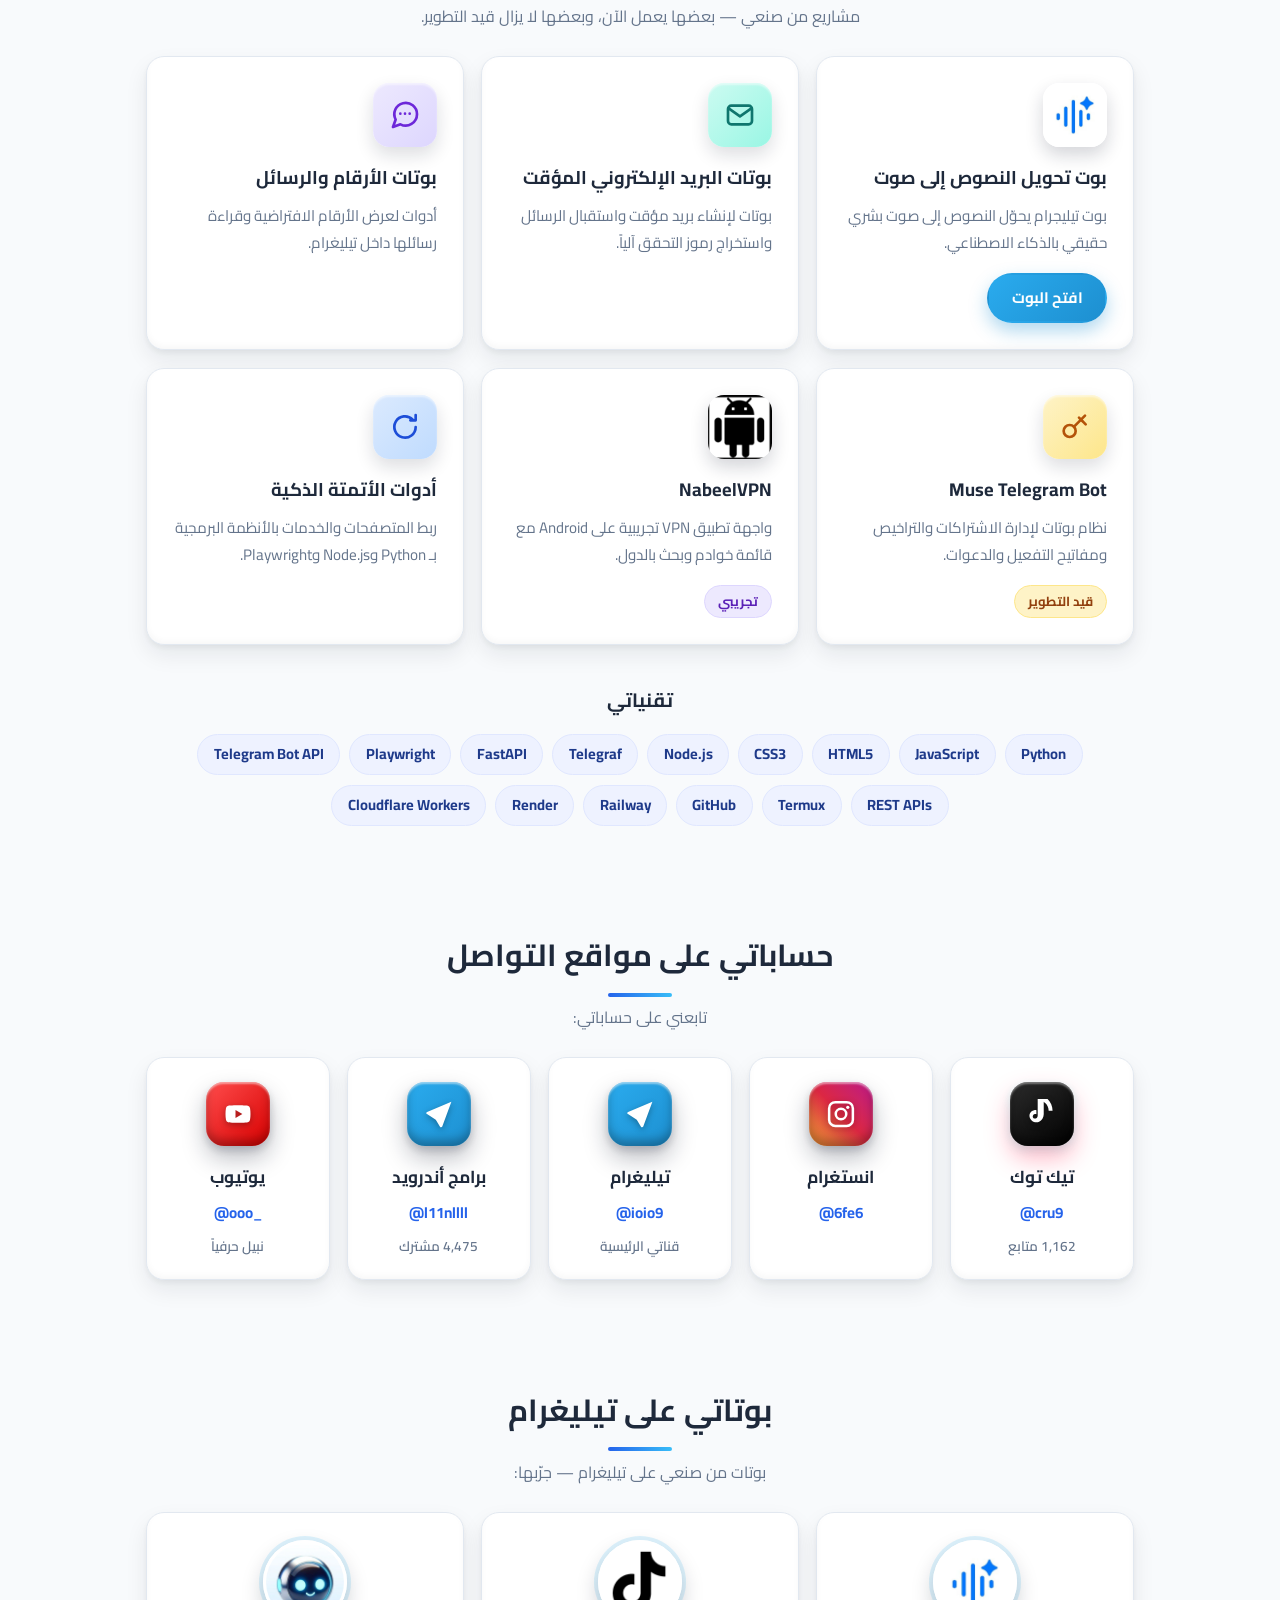
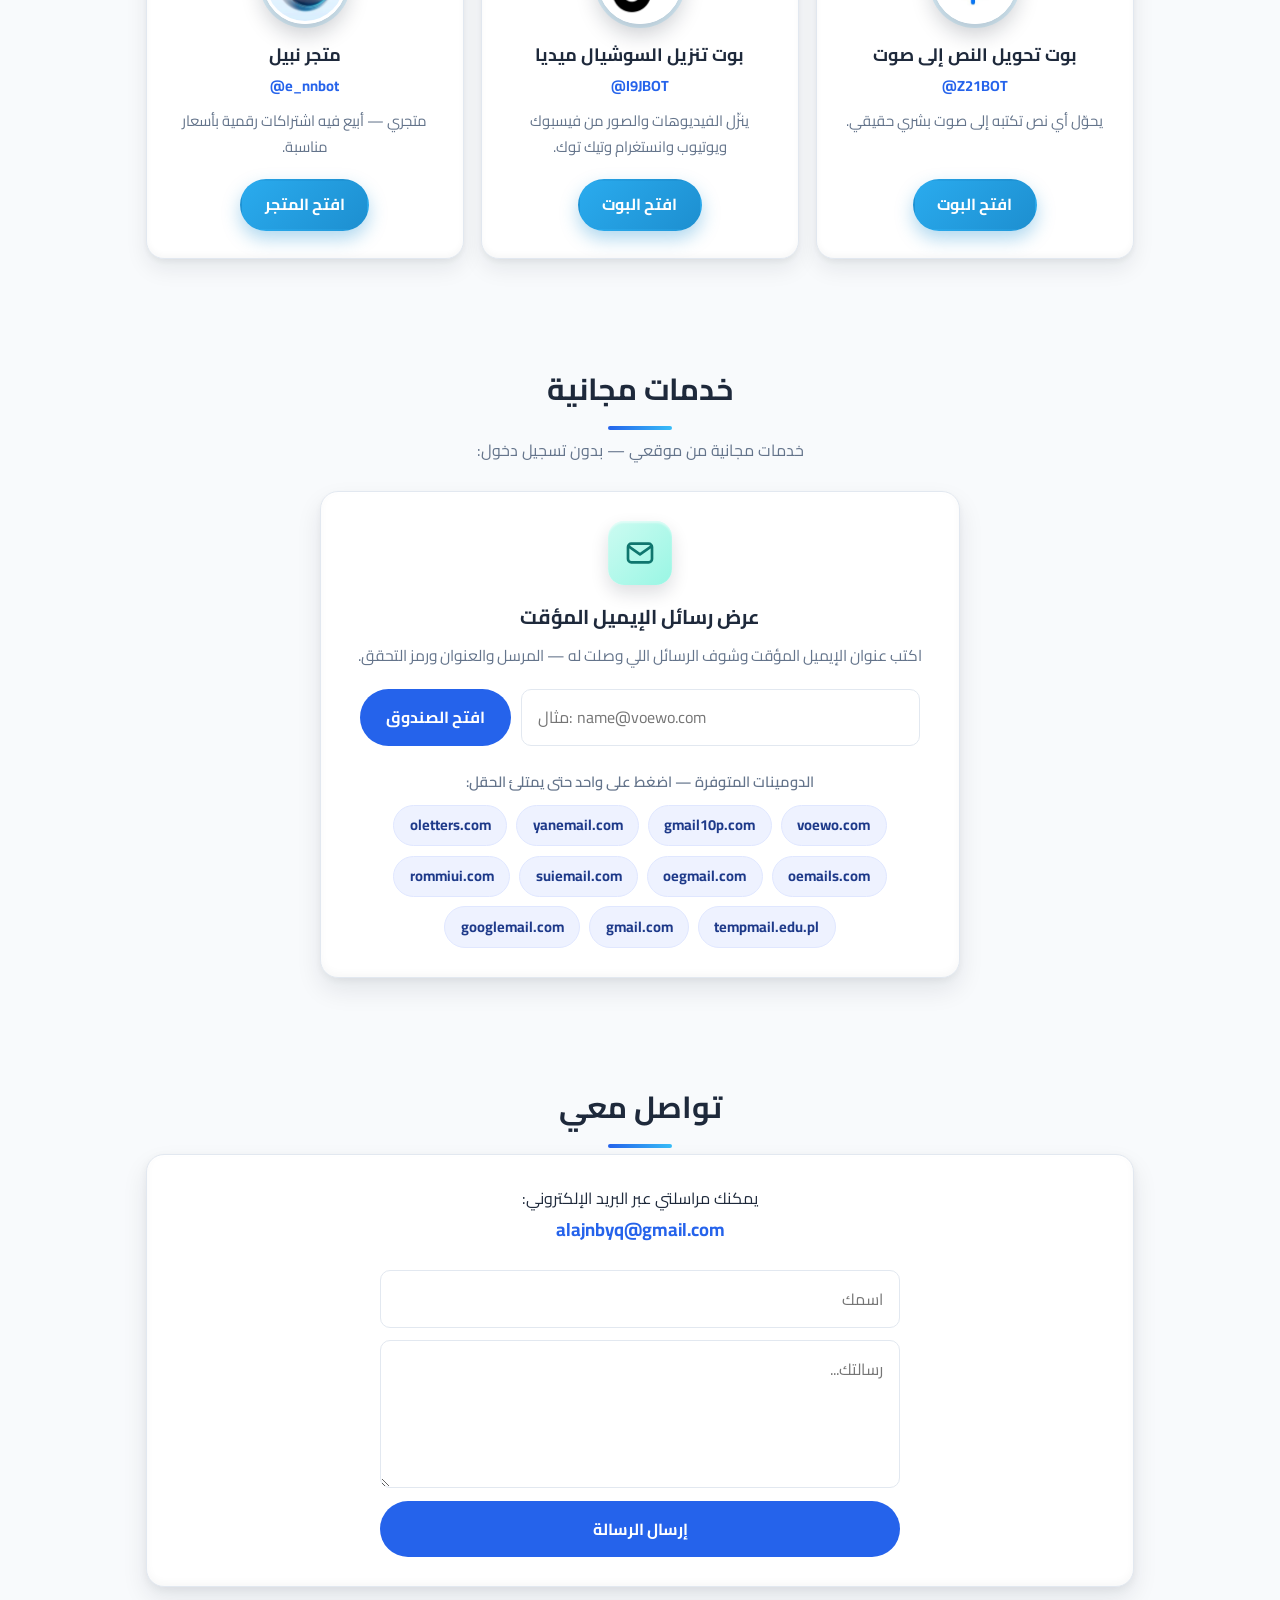
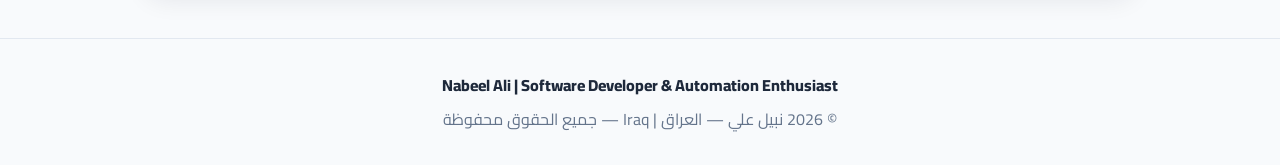
==== commit e5572a19: "Add free services: temp-email inbox viewer" ====
--- a/index.html
+++ b/index.html
@@ -123,6 +123,7 @@
       <a href="#projects" data-ar="مشاريعي" data-en="Projects">مشاريعي</a>
       <a href="#social" data-ar="حساباتي" data-en="Social">حساباتي</a>
       <a href="#bots" data-ar="بوتاتي" data-en="My bots">بوتاتي</a>
+      <a href="#services" data-ar="خدمات مجانية" data-en="Free services">خدمات مجانية</a>
       <a href="#contact" data-ar="تواصل معي" data-en="Contact">تواصل معي</a>
     </div>
     <button class="lang-btn" onclick="toggleLang()" id="langBtn">English</button>
@@ -286,6 +287,34 @@
     </div>
   </section>
 
+  <section id="services" class="section">
+    <h2 class="reveal" data-ar="خدمات مجانية" data-en="Free services">خدمات مجانية</h2>
+    <p class="section-note reveal" data-ar="خدمات مجانية من موقعي — بدون تسجيل دخول:" data-en="Free services from my website — no sign-in needed:">خدمات مجانية من موقعي — بدون تسجيل دخول:</p>
+    <div class="service-card tilt reveal">
+      <span class="work-icon work-icon-teal"><svg><use href="#icon-mail"/></svg></span>
+      <h3 data-ar="عرض رسائل الإيميل المؤقت" data-en="Temporary email inbox">عرض رسائل الإيميل المؤقت</h3>
+      <p class="service-desc" data-ar="اكتب عنوان الإيميل المؤقت وشوف الرسائل اللي وصلت له — المرسل والعنوان ورمز التحقق." data-en="Type a temporary email address and see the messages it received — sender, subject and verification code.">اكتب عنوان الإيميل المؤقت وشوف الرسائل اللي وصلت له — المرسل والعنوان ورمز التحقق.</p>
+      <form class="service-form" onsubmit="openInbox(event)">
+        <input type="text" id="inboxEmail" dir="ltr" autocomplete="off" data-ph-ar="مثال: name@voewo.com" data-ph-en="e.g. name@voewo.com" placeholder="مثال: name@voewo.com" required>
+        <button type="submit" class="btn btn-primary" data-ar="افتح الصندوق" data-en="Open inbox">افتح الصندوق</button>
+      </form>
+      <p class="service-hint" data-ar="الدومينات المتوفرة — اضغط على واحد حتى يمتلئ الحقل:" data-en="Available domains — tap one to fill the field:">الدومينات المتوفرة — اضغط على واحد حتى يمتلئ الحقل:</p>
+      <div class="chips chips-center service-domains">
+        <span class="chip" dir="ltr">voewo.com</span>
+        <span class="chip" dir="ltr">gmail10p.com</span>
+        <span class="chip" dir="ltr">yanemail.com</span>
+        <span class="chip" dir="ltr">oletters.com</span>
+        <span class="chip" dir="ltr">oemails.com</span>
+        <span class="chip" dir="ltr">oegmail.com</span>
+        <span class="chip" dir="ltr">suiemail.com</span>
+        <span class="chip" dir="ltr">rommiui.com</span>
+        <span class="chip" dir="ltr">tempmail.edu.pl</span>
+        <span class="chip" dir="ltr">gmail.com</span>
+        <span class="chip" dir="ltr">googlemail.com</span>
+      </div>
+    </div>
+  </section>
+
   <section id="contact" class="section">
     <h2 class="reveal" data-ar="تواصل معي" data-en="Contact me">تواصل معي</h2>
     <div class="contact-card reveal">
--- a/styles.css
+++ b/styles.css
@@ -172,7 +172,7 @@
   border-radius: 999px; background: linear-gradient(90deg, #2563eb, #38bdf8);
 }
 .section-note { text-align: center; color: var(--muted); margin-bottom: 1.6rem; }
-.about-card, .contact-card {
+.about-card, .contact-card, .service-card {
   background: var(--card); border: 1px solid var(--border);
   border-radius: var(--radius); padding: 1.8rem;
   box-shadow:
@@ -349,6 +349,24 @@
   font-family: inherit; font-size: 1rem; width: 100%;
 }
 .contact-form input:focus, .contact-form textarea:focus { outline: 2px solid var(--accent); border-color: transparent; }
+
+/* Free services */
+.service-card { max-width: 640px; margin: 0 auto; text-align: center; }
+.service-card .work-icon { margin-inline: auto; }
+.service-card h3 { font-size: 1.25rem; margin-bottom: .4rem; }
+.service-desc { color: var(--muted); font-size: .97rem; }
+.service-form { display: flex; gap: .6rem; max-width: 560px; margin: 1.2rem auto 0; }
+.service-form input {
+  flex: 1; min-width: 0; padding: .8rem 1rem;
+  border: 1px solid var(--border); border-radius: 10px;
+  font-family: inherit; font-size: 1rem;
+}
+.service-form input:focus { outline: 2px solid var(--accent); border-color: transparent; }
+.service-form .btn-primary { background: var(--accent); color: #fff; white-space: nowrap; }
+.service-form .btn-primary:hover { background: var(--accent-dark); }
+.service-hint { margin-top: 1.4rem; color: var(--muted); font-weight: 600; font-size: .92rem; }
+.service-domains { margin-top: .6rem; }
+.service-domains .chip { cursor: pointer; }
 
 footer { text-align: center; padding: 2rem 1rem; color: var(--muted); border-top: 1px solid var(--border); }
 .footer-brand { font-weight: 800; color: var(--text); margin-bottom: .3rem; }
@@ -383,6 +401,8 @@
   .about-photo { width: 150px; height: 150px; }
   .section { padding: 2.4rem 1rem; }
   .about-vision { font-size: 1.08rem; }
+  .service-form { flex-direction: column; }
+  .service-form .btn-primary { width: 100%; }
 }
 
 /* Respect reduced-motion preferences */
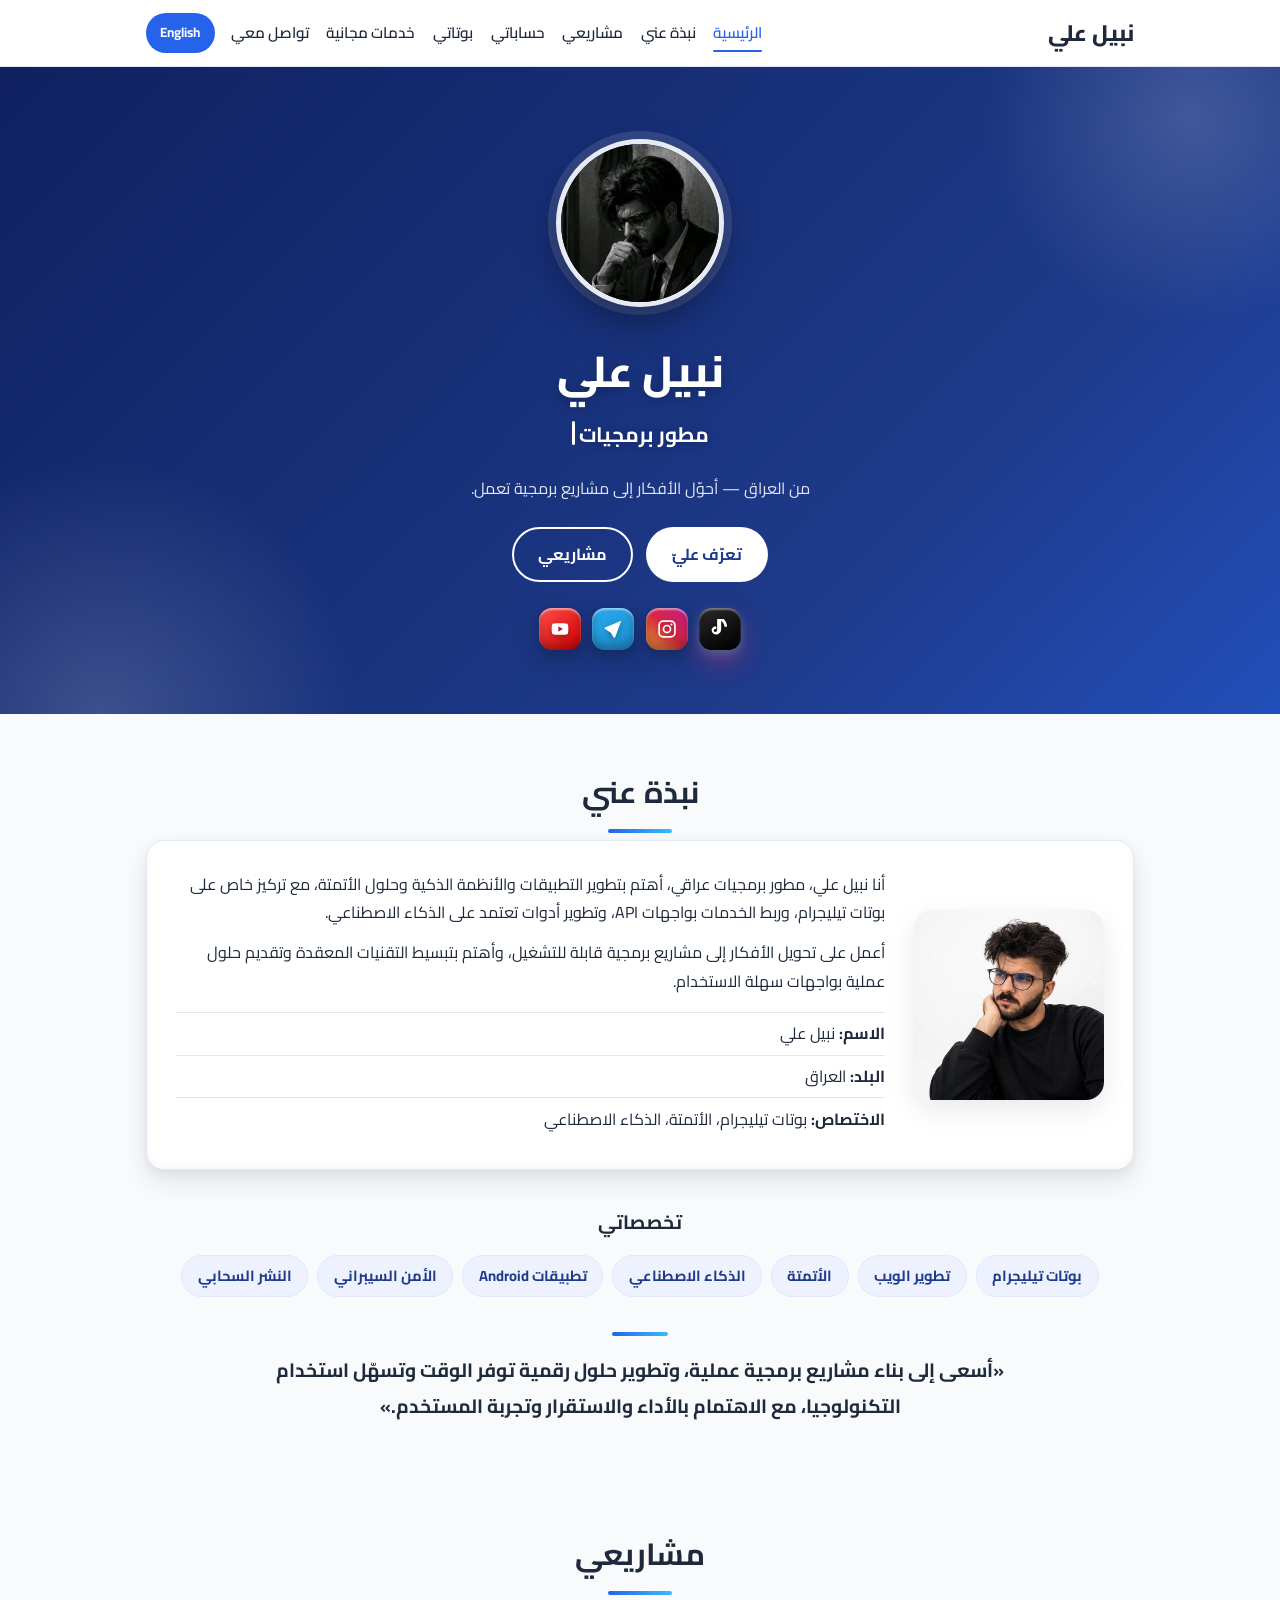
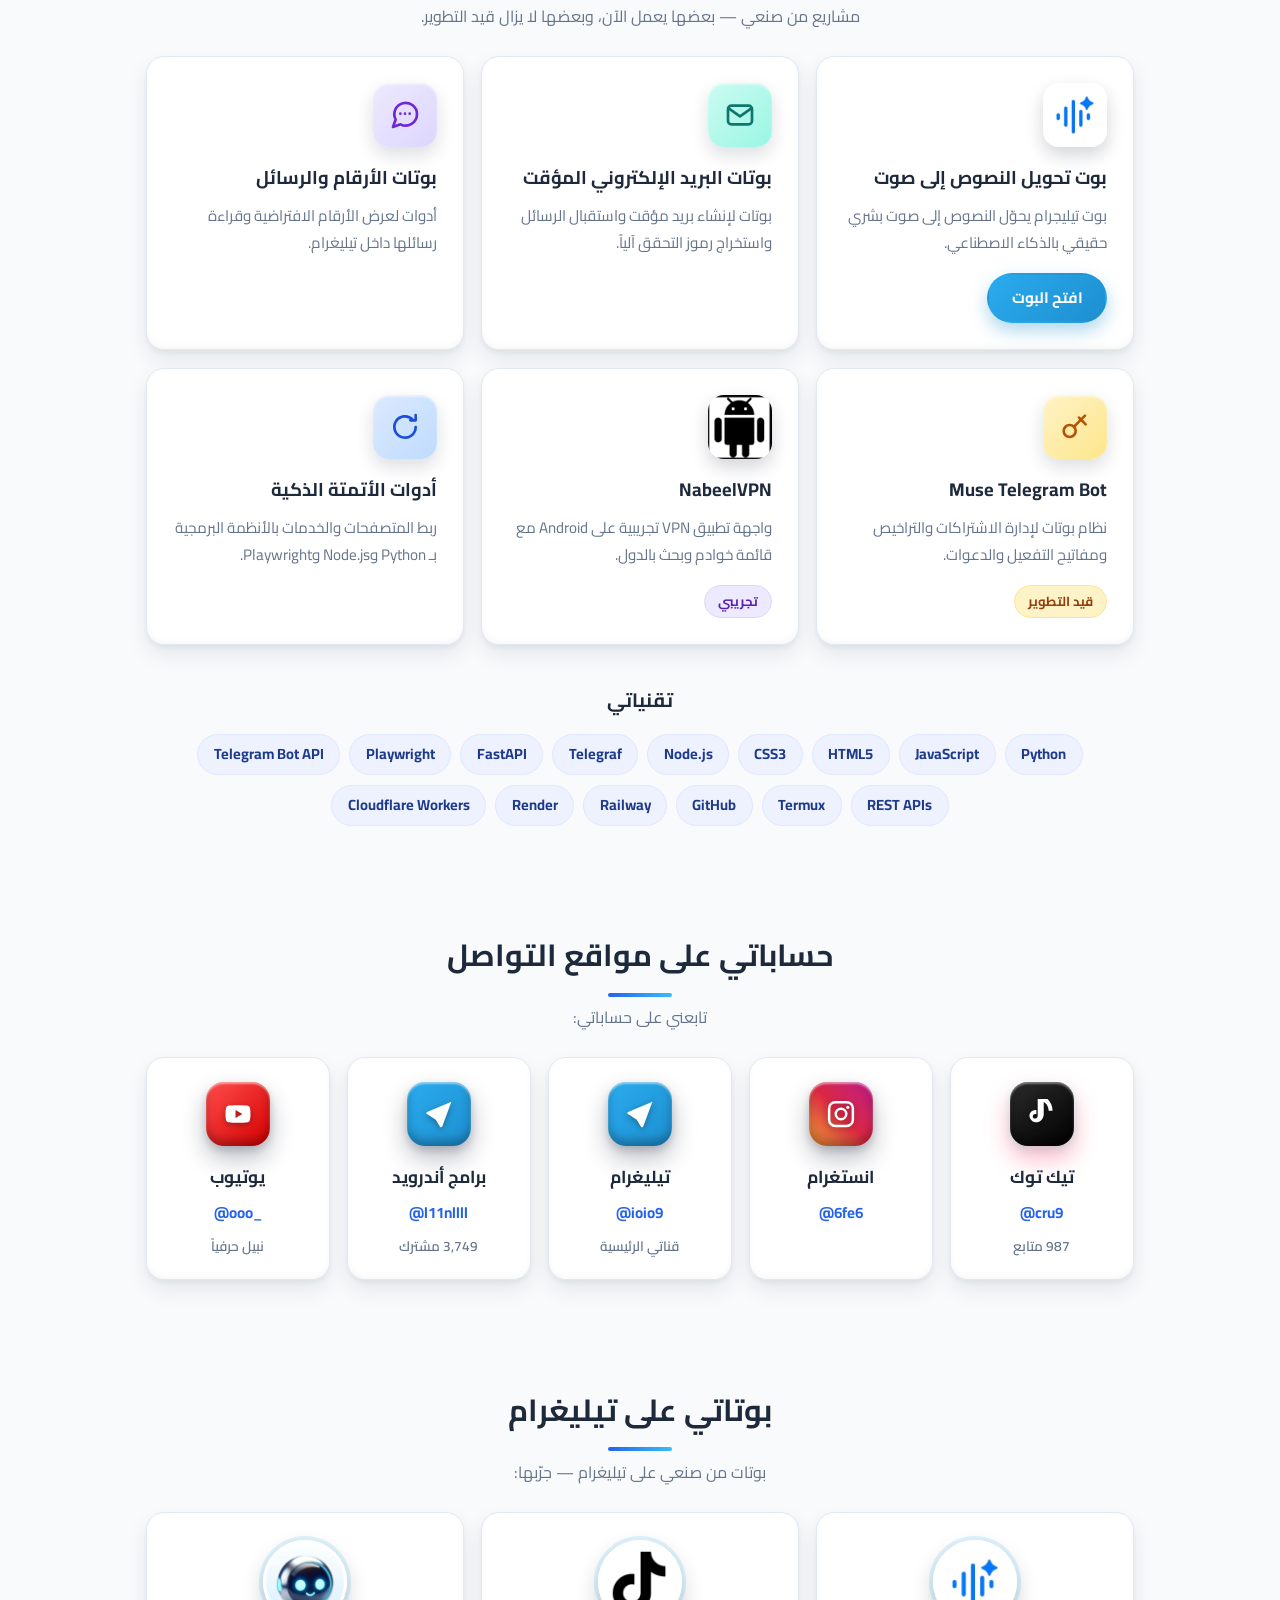
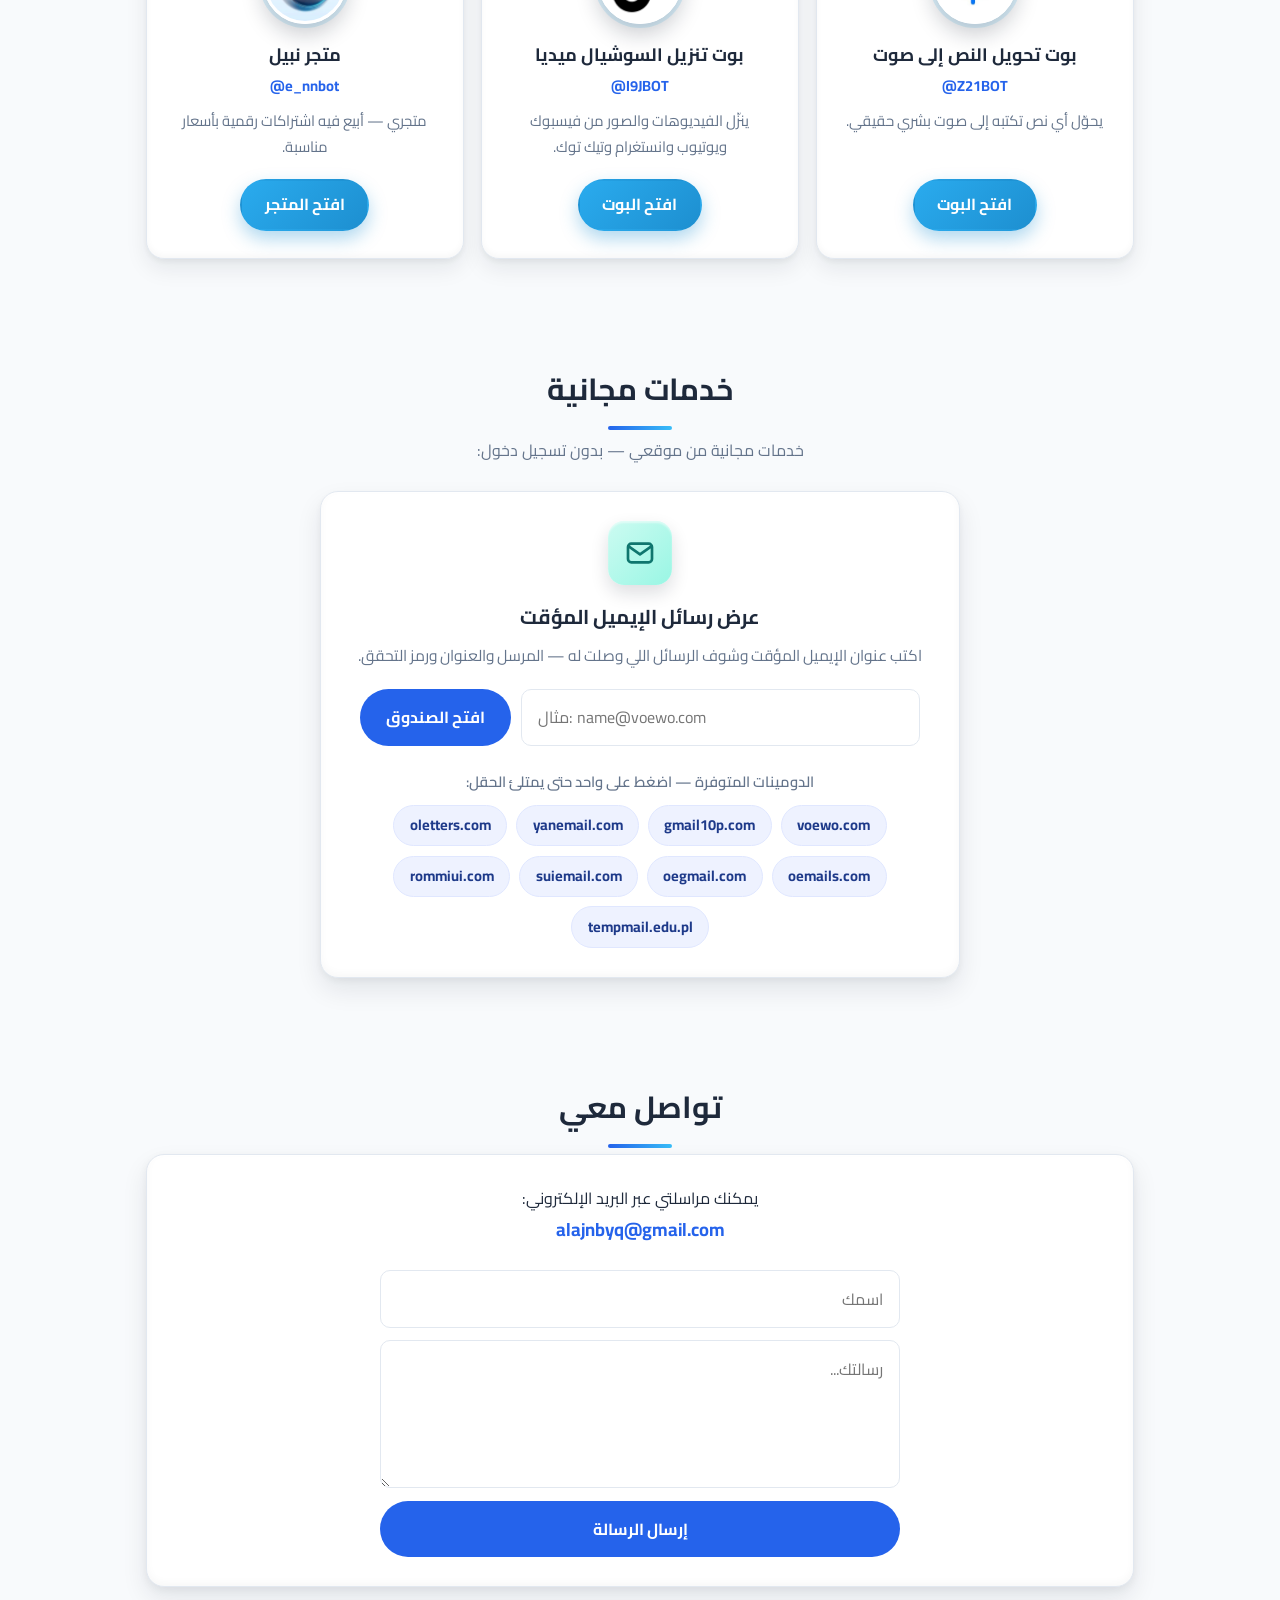
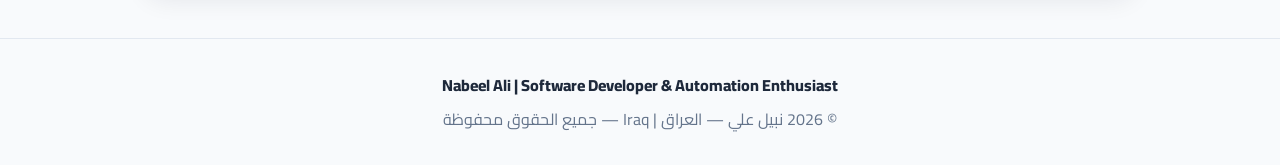
==== commit 018f8d3d: "Inbox fixes: temp domains only, new badge + date, full detail" ====
--- a/index.html
+++ b/index.html
@@ -309,8 +309,6 @@
         <span class="chip" dir="ltr">suiemail.com</span>
         <span class="chip" dir="ltr">rommiui.com</span>
         <span class="chip" dir="ltr">tempmail.edu.pl</span>
-        <span class="chip" dir="ltr">gmail.com</span>
-        <span class="chip" dir="ltr">googlemail.com</span>
       </div>
     </div>
   </section>
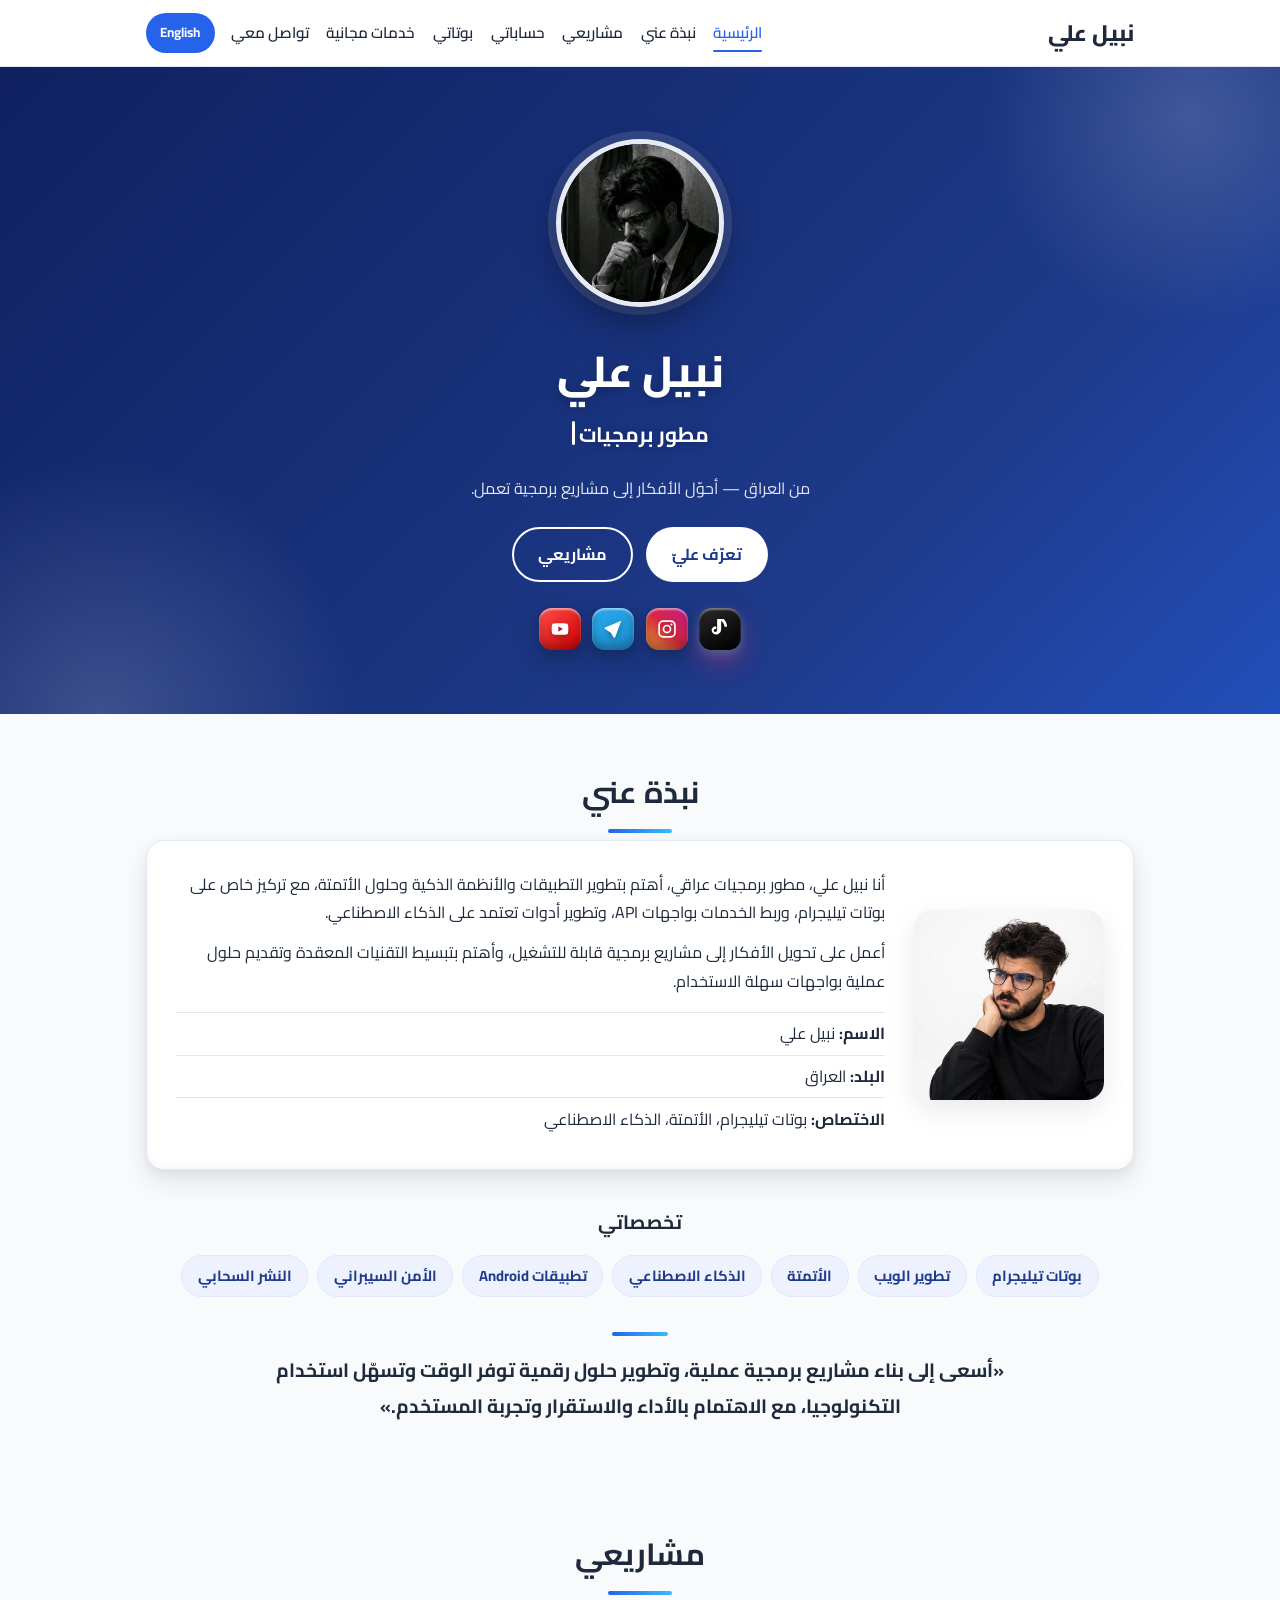
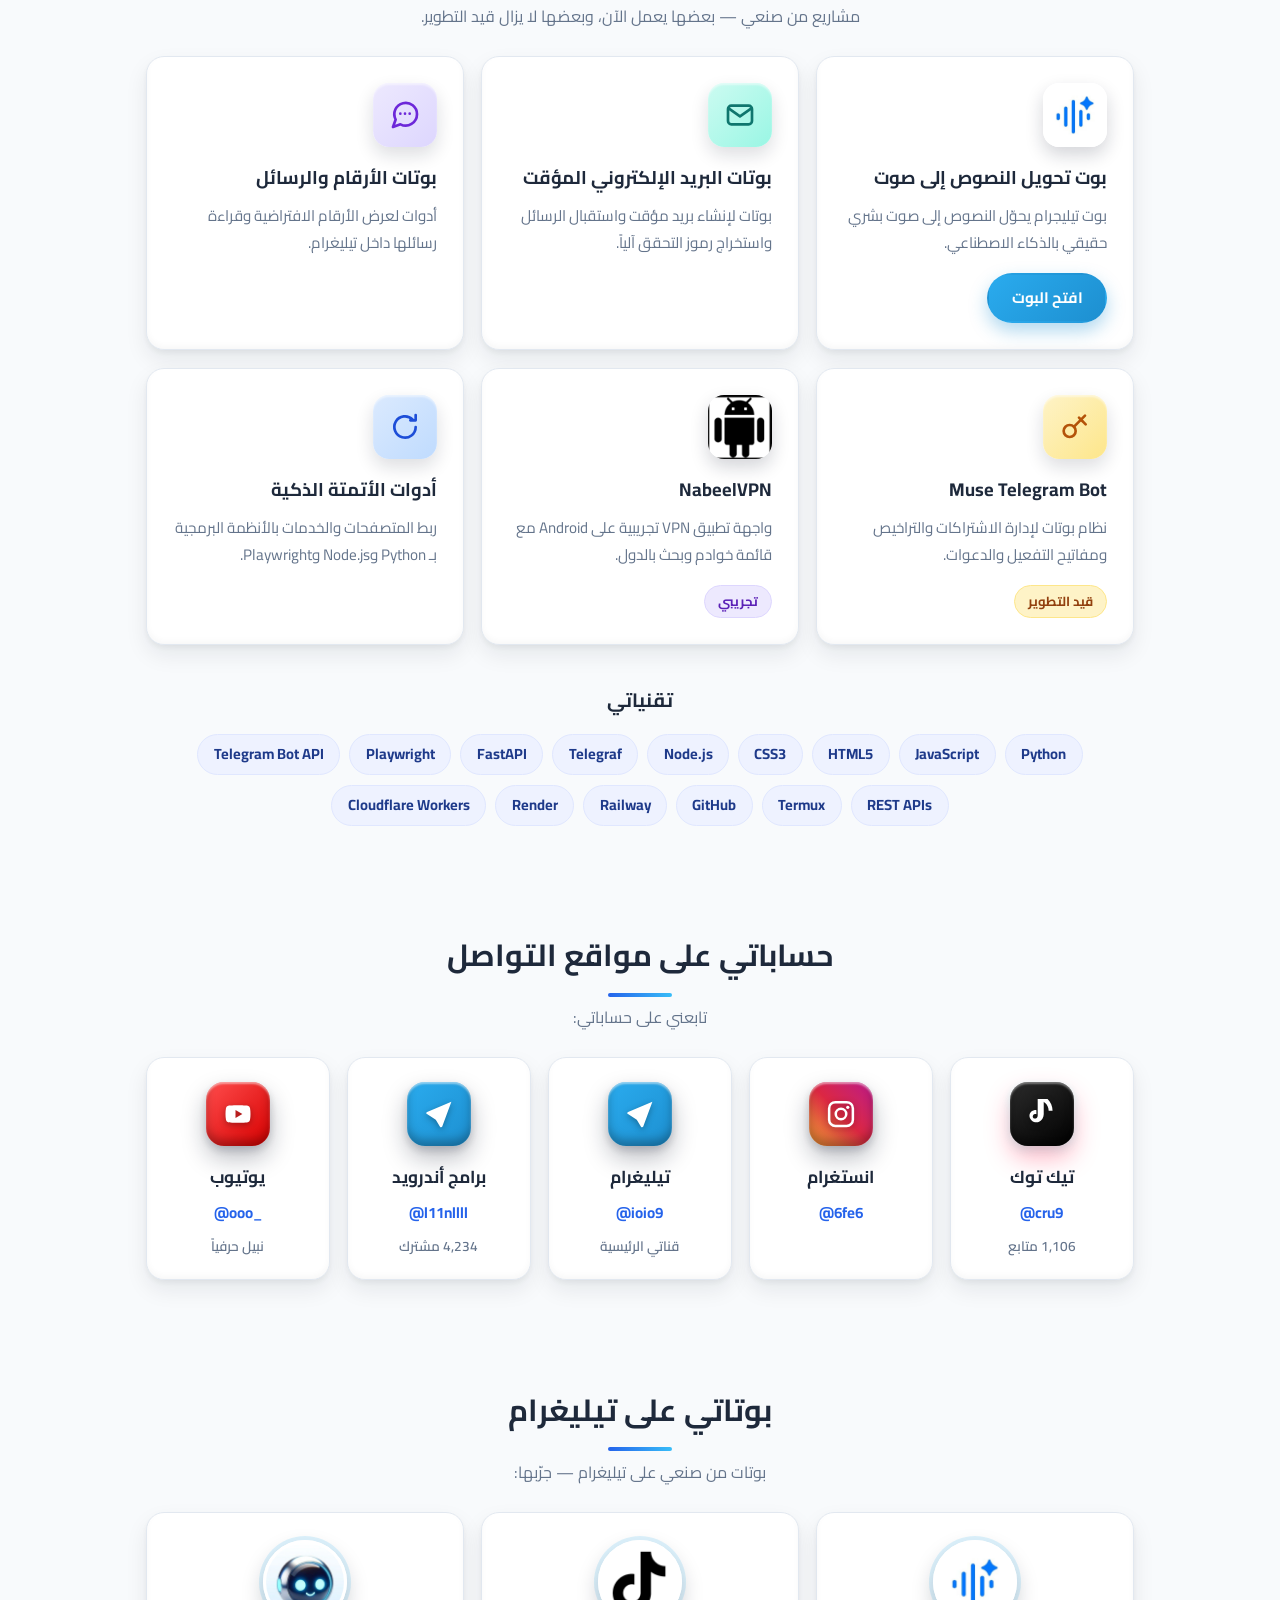
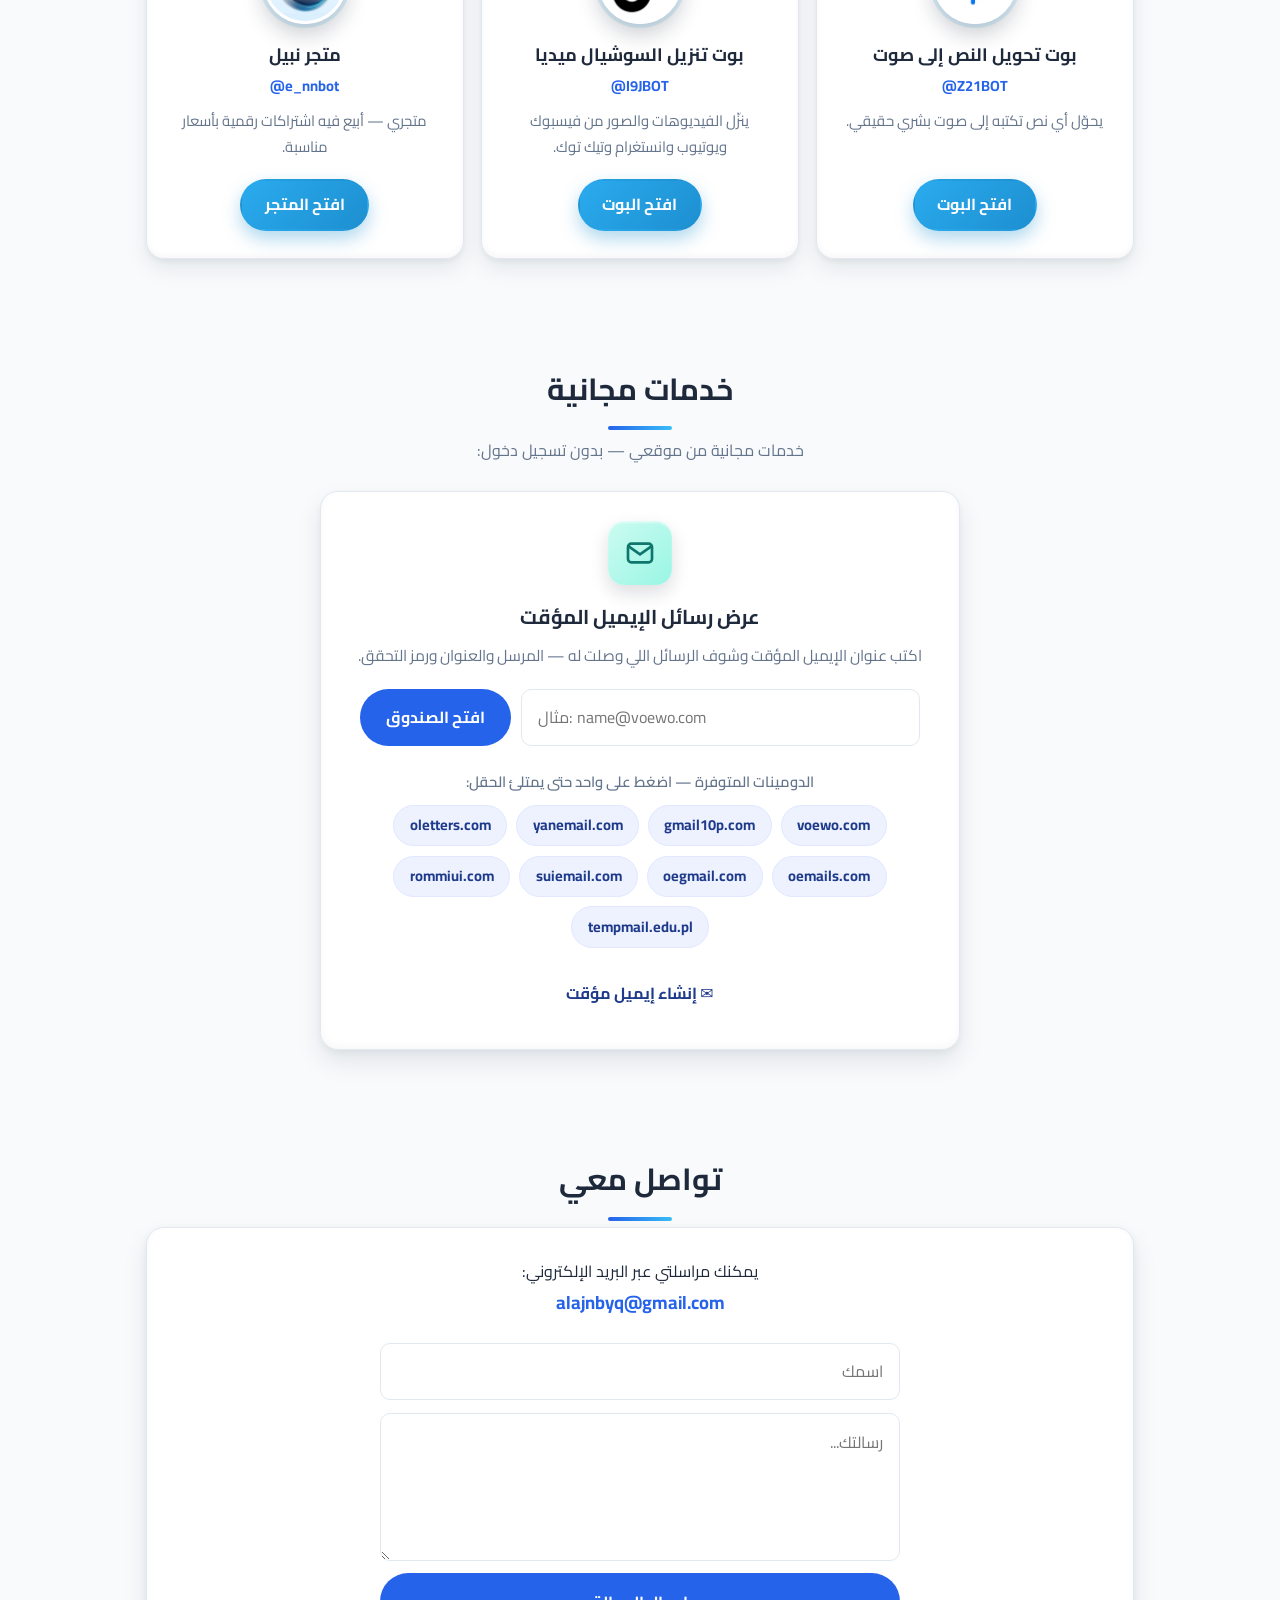
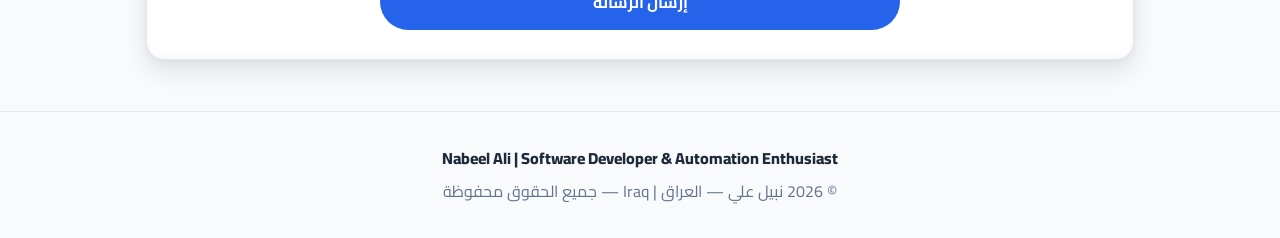
==== commit ceb576dc: "Add /email temp-email creator, simplify inbox" ====
--- a/index.html
+++ b/index.html
@@ -310,6 +310,9 @@
         <span class="chip" dir="ltr">rommiui.com</span>
         <span class="chip" dir="ltr">tempmail.edu.pl</span>
       </div>
+      <div style="text-align:center;margin-top:1.1rem">
+        <a class="btn btn-primary" href="/email" data-ar="✉️ إنشاء إيميل مؤقت" data-en="✉️ Create a temp email">✉️ إنشاء إيميل مؤقت</a>
+      </div>
     </div>
   </section>
 
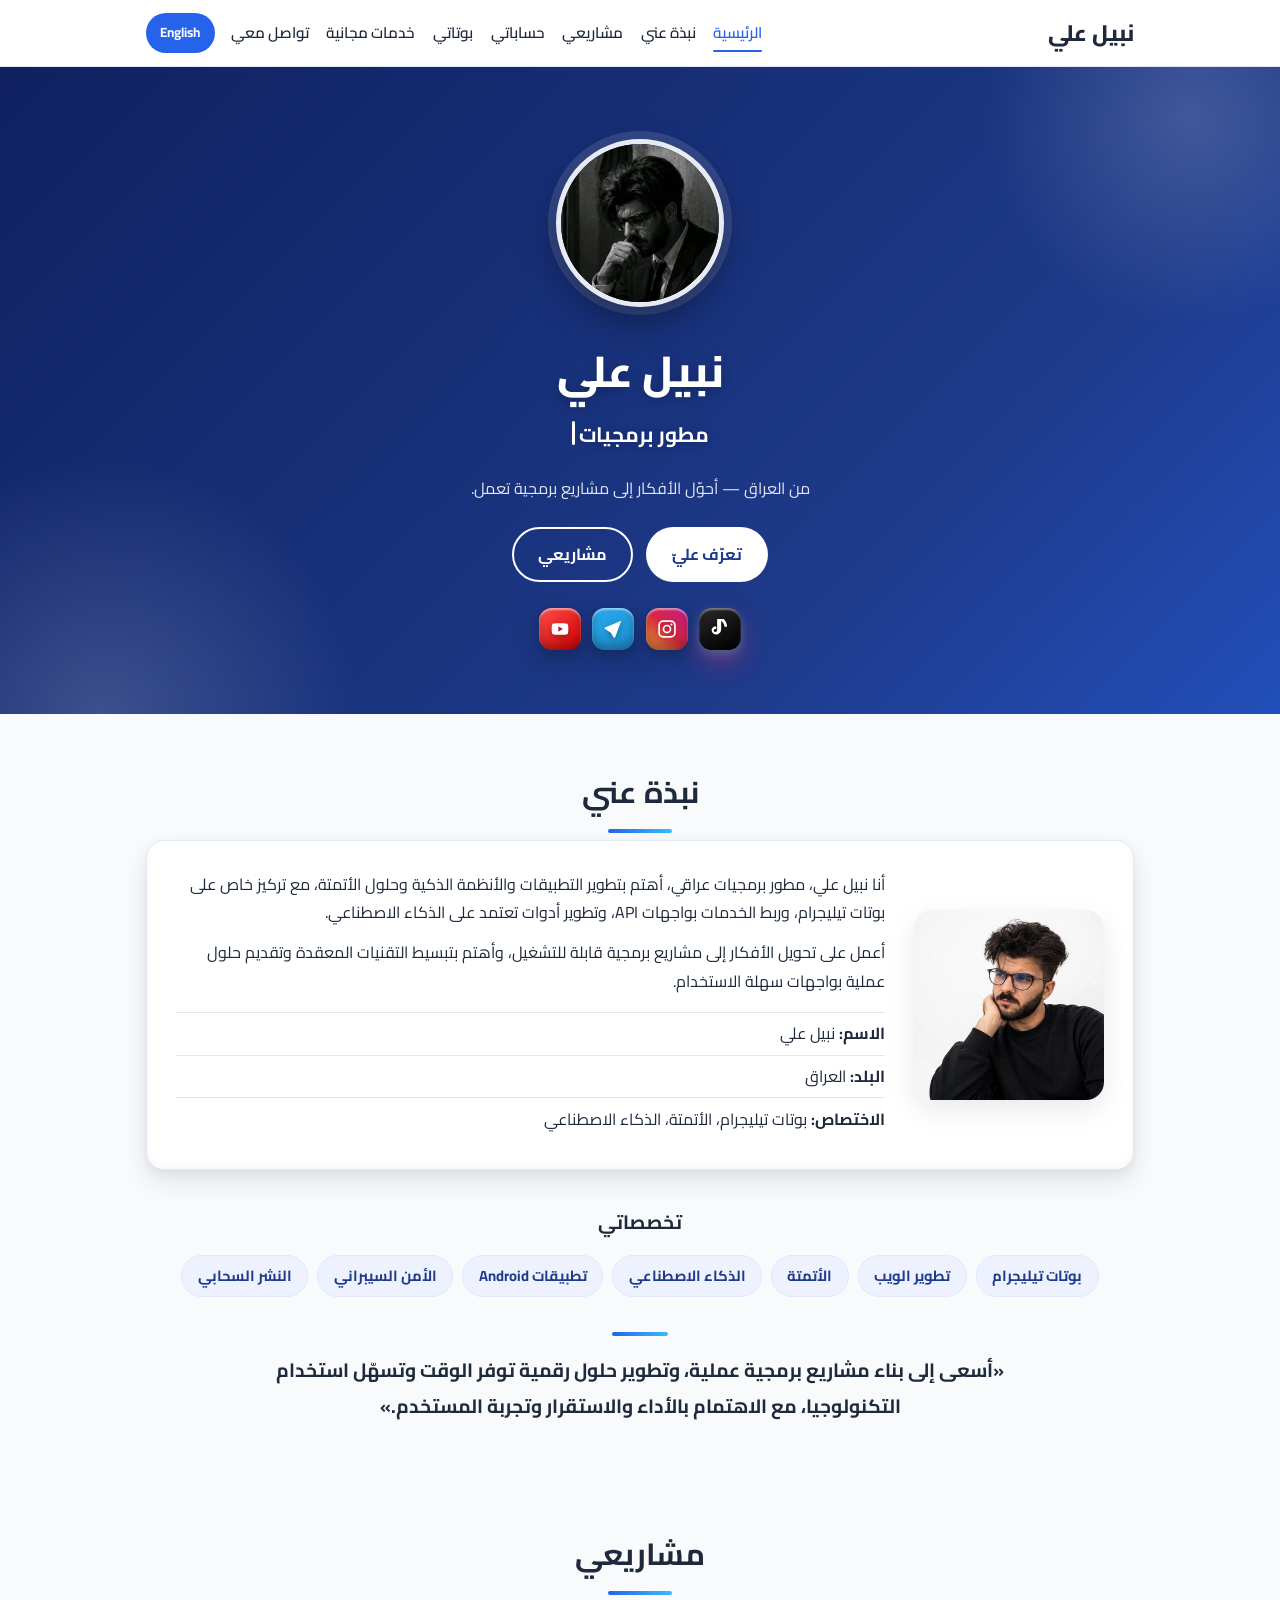
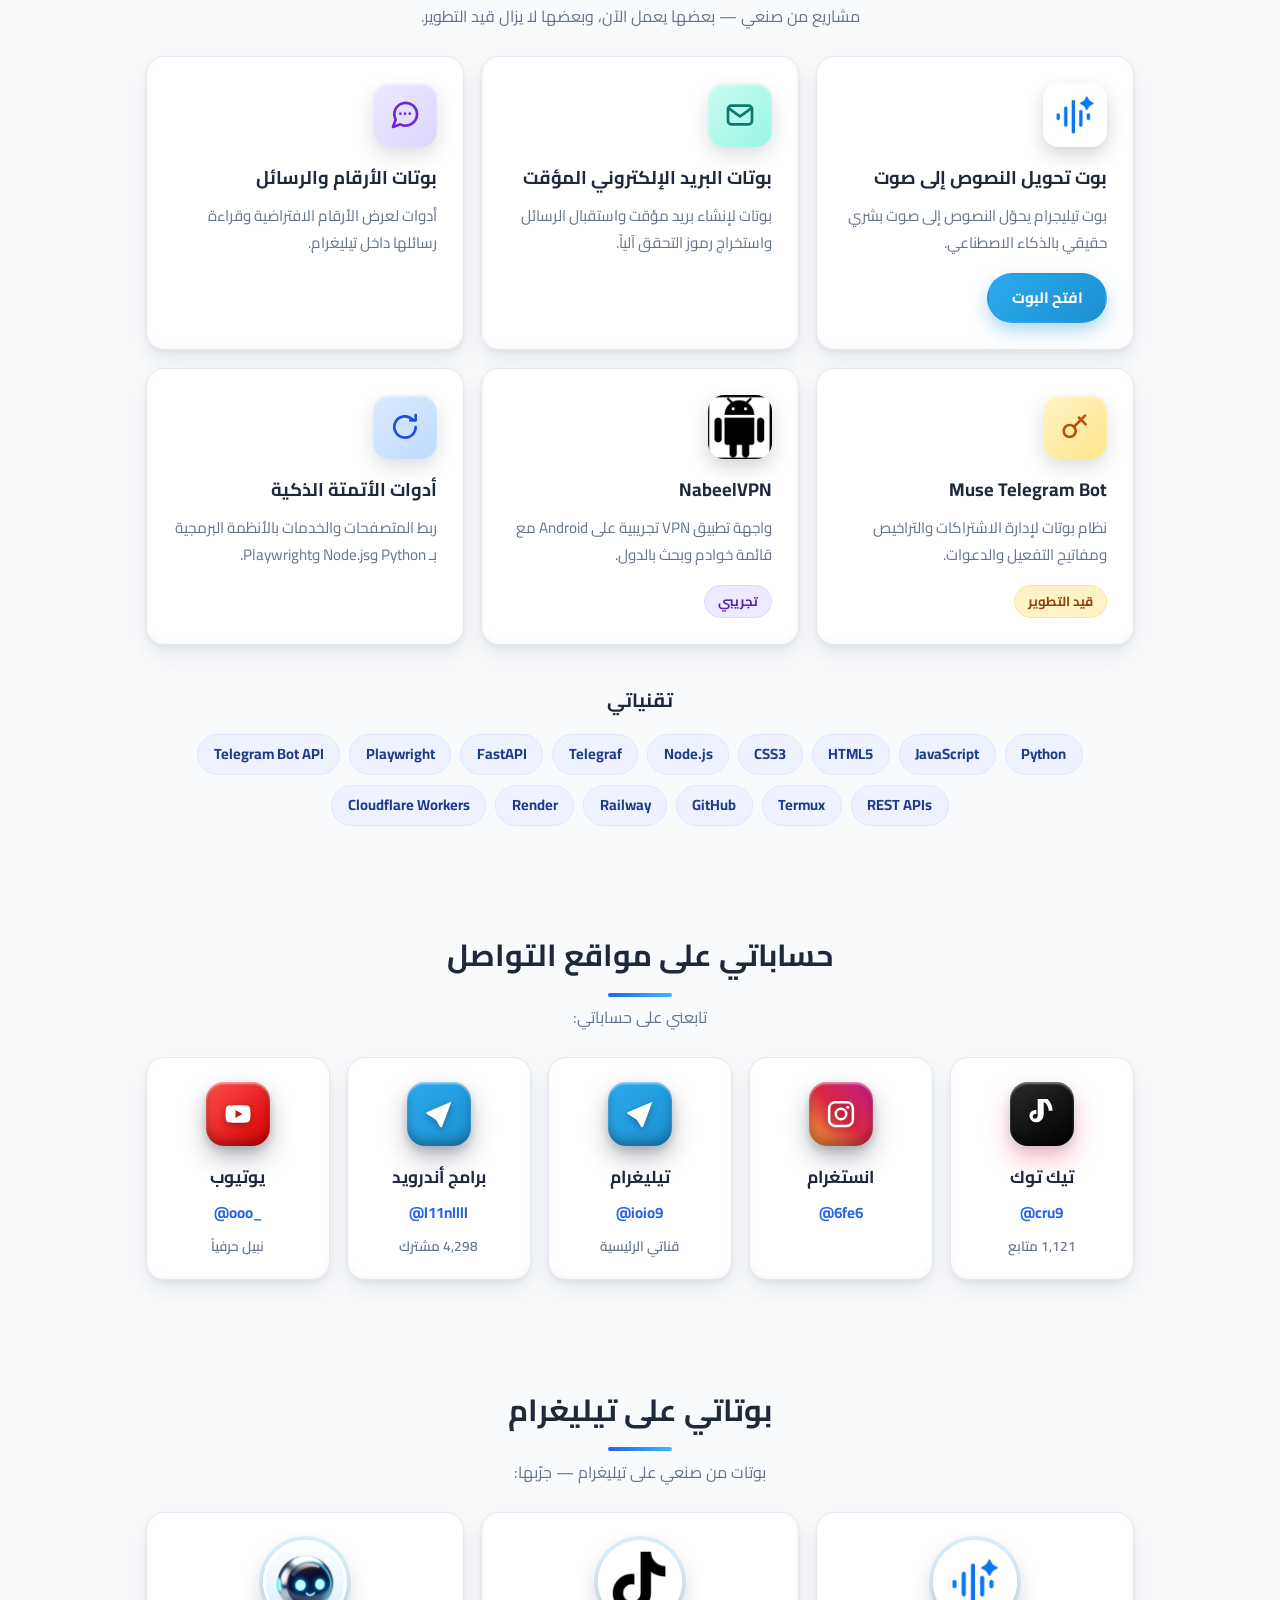
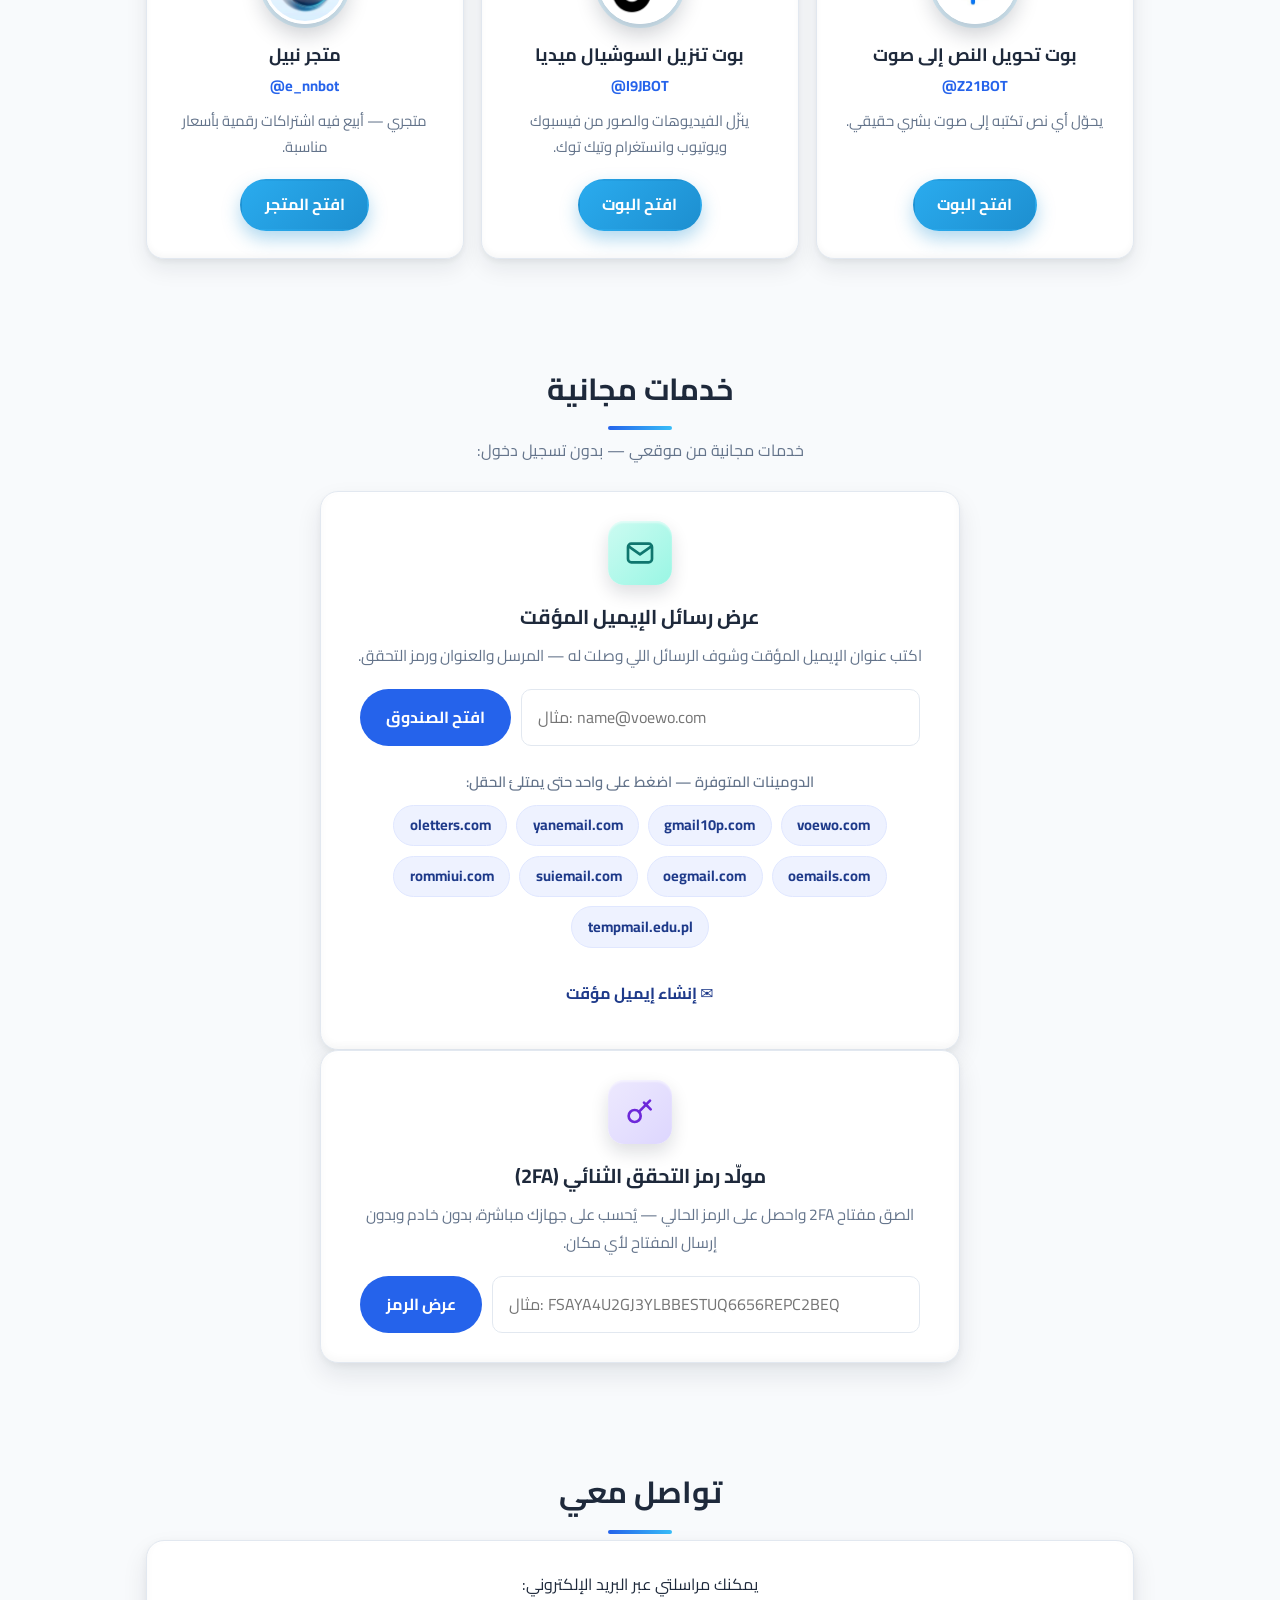
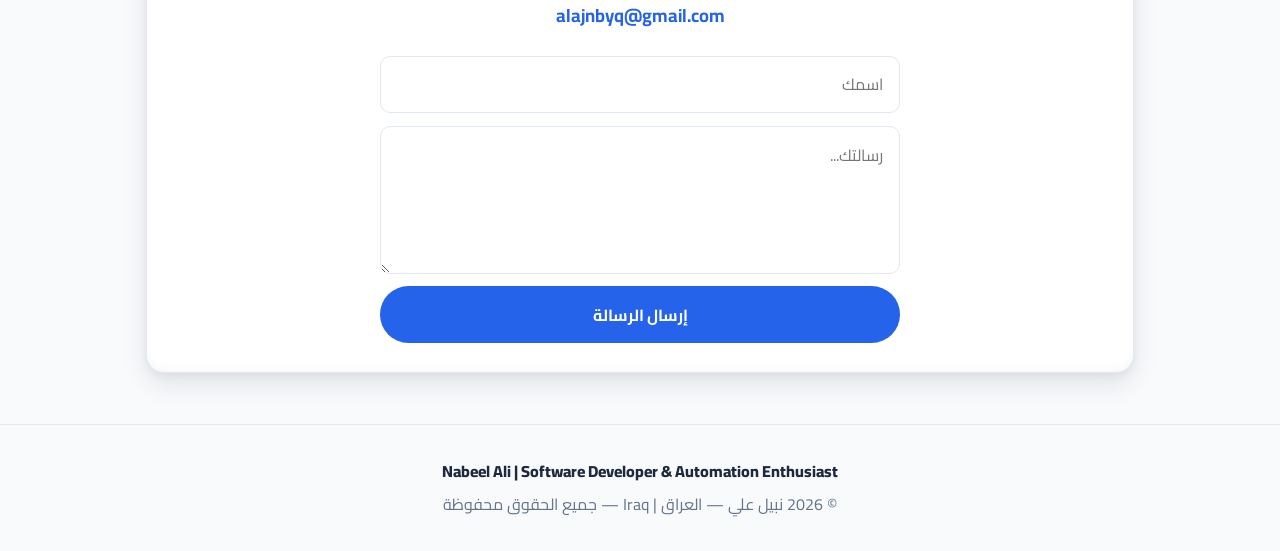
==== commit 7191c31d: "Add /2fa TOTP code generator (client-side, no API)" ====
--- a/index.html
+++ b/index.html
@@ -314,6 +314,15 @@
         <a class="btn btn-primary" href="/email" data-ar="✉️ إنشاء إيميل مؤقت" data-en="✉️ Create a temp email">✉️ إنشاء إيميل مؤقت</a>
       </div>
     </div>
+    <div class="service-card tilt reveal">
+      <span class="work-icon work-icon-violet"><svg><use href="#icon-key"/></svg></span>
+      <h3 data-ar="مولّد رمز التحقق الثنائي (2FA)" data-en="Two-factor code generator (2FA)">مولّد رمز التحقق الثنائي (2FA)</h3>
+      <p class="service-desc" data-ar="الصق مفتاح 2FA واحصل على الرمز الحالي — يُحسب على جهازك مباشرة، بدون خادم وبدون إرسال المفتاح لأي مكان." data-en="Paste your 2FA secret and get the current code — computed on your device, with no server and no key sent anywhere.">الصق مفتاح 2FA واحصل على الرمز الحالي — يُحسب على جهازك مباشرة، بدون خادم وبدون إرسال المفتاح لأي مكان.</p>
+      <form class="service-form" onsubmit="openTotp(event)">
+        <input type="text" id="totpSecret" dir="ltr" autocomplete="off" data-ph-ar="مثال: FSAYA4U2GJ3YLBBESTUQ6656REPC2BEQ" data-ph-en="e.g. FSAYA4U2GJ3YLBBESTUQ6656REPC2BEQ" placeholder="مثال: FSAYA4U2GJ3YLBBESTUQ6656REPC2BEQ" required>
+        <button type="submit" class="btn btn-primary" data-ar="عرض الرمز" data-en="Show code">عرض الرمز</button>
+      </form>
+    </div>
   </section>
 
   <section id="contact" class="section">
